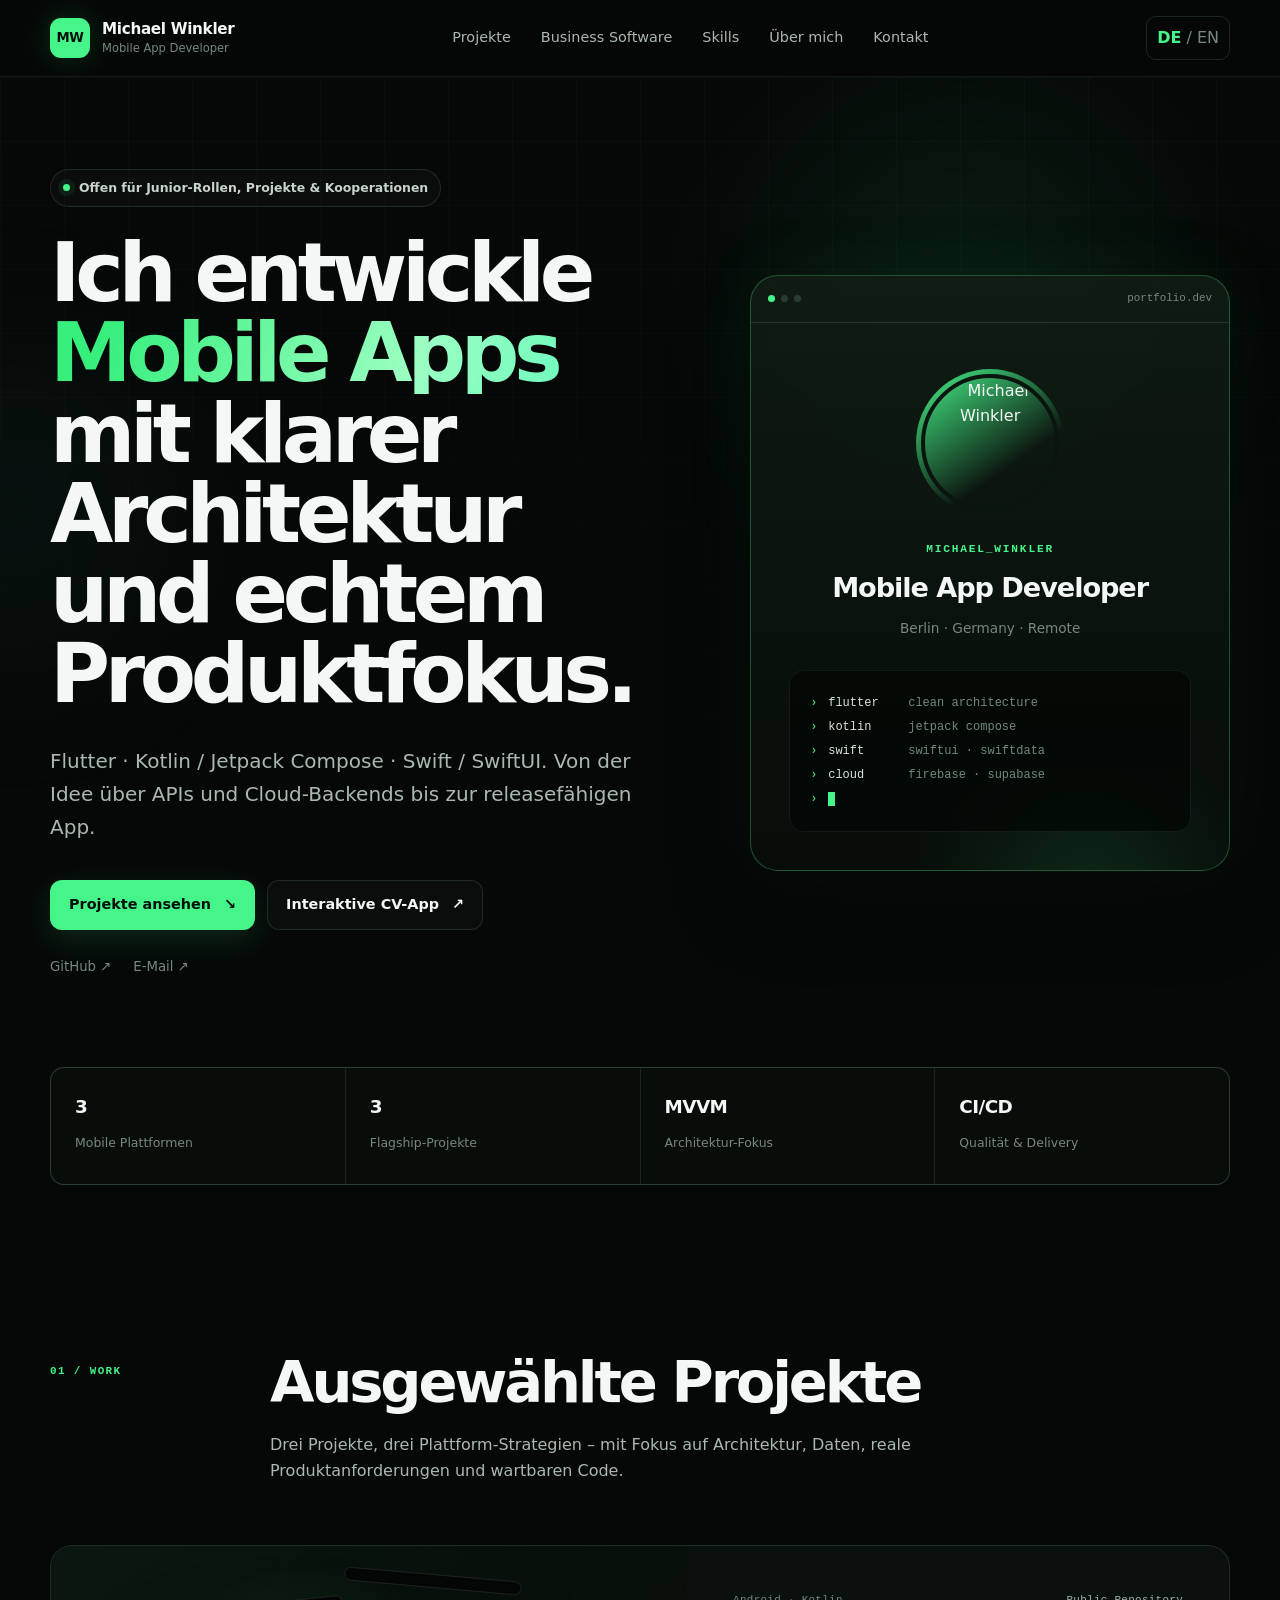
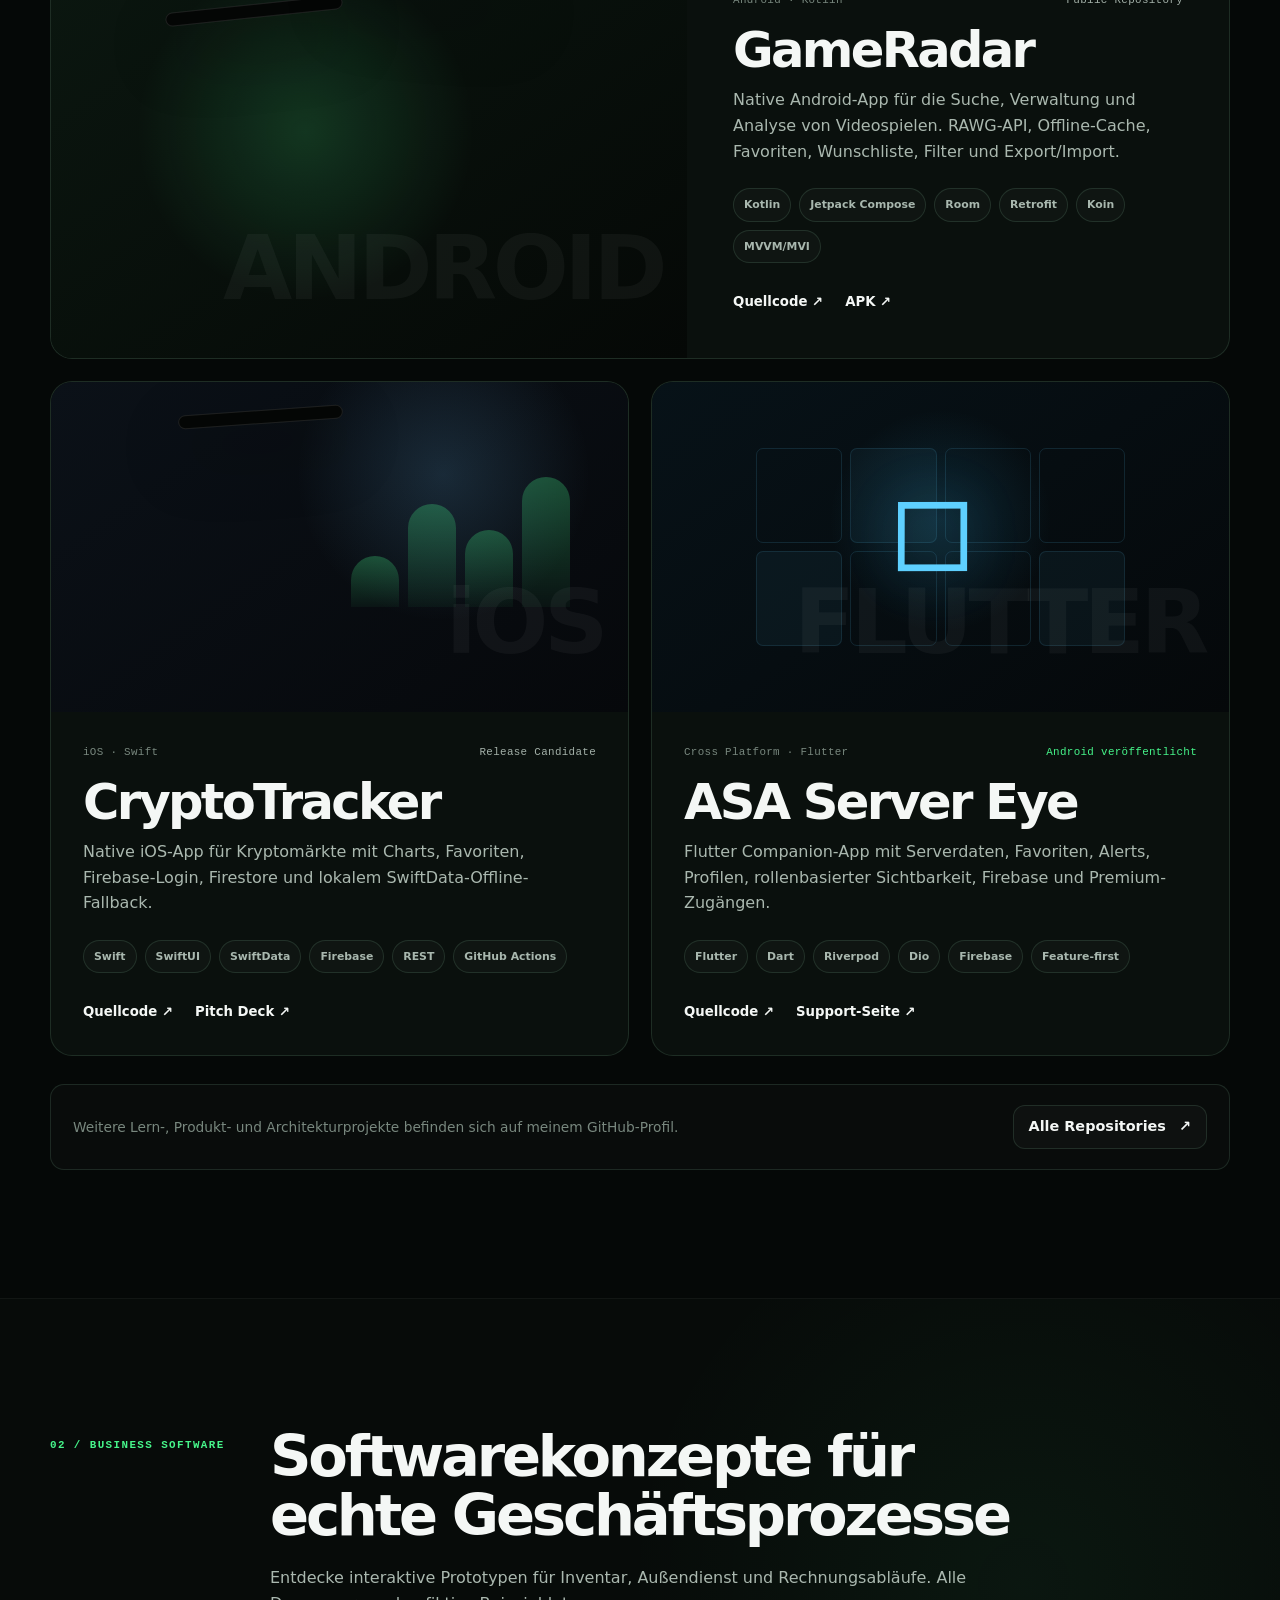
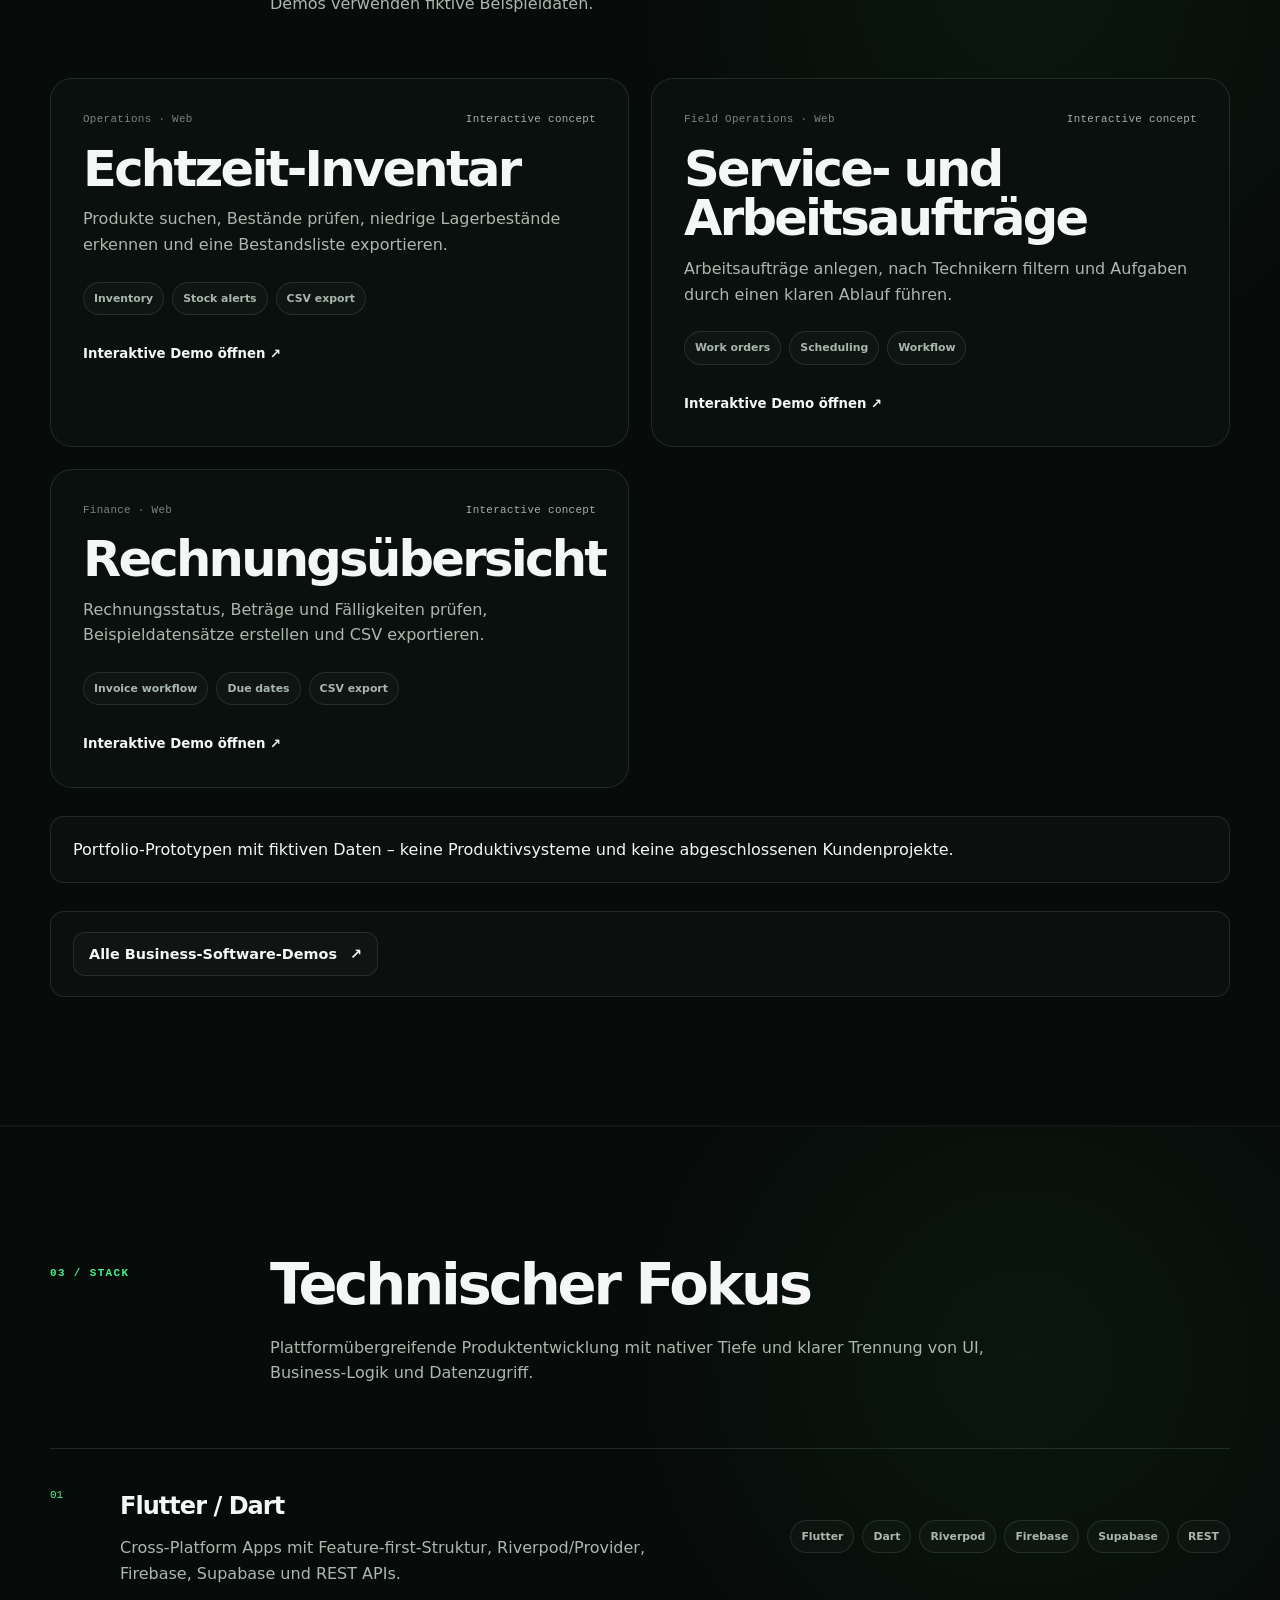
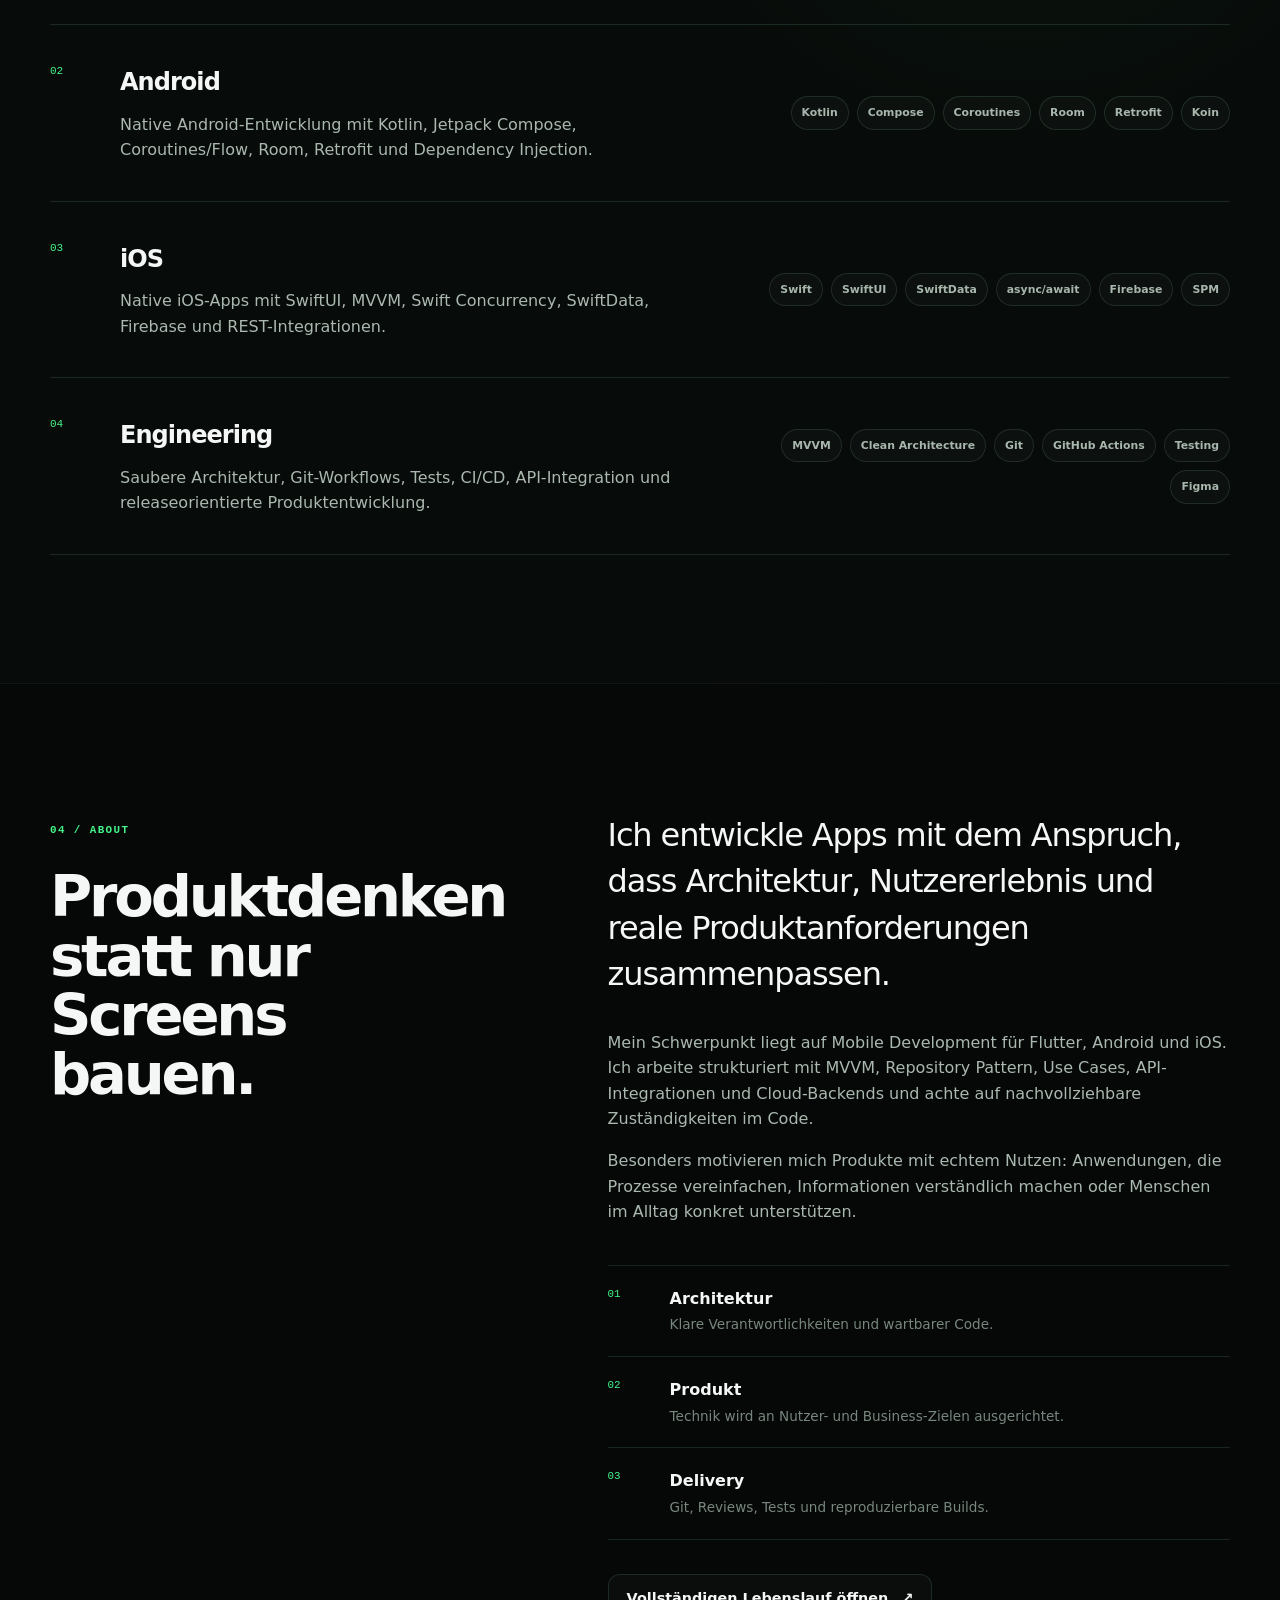
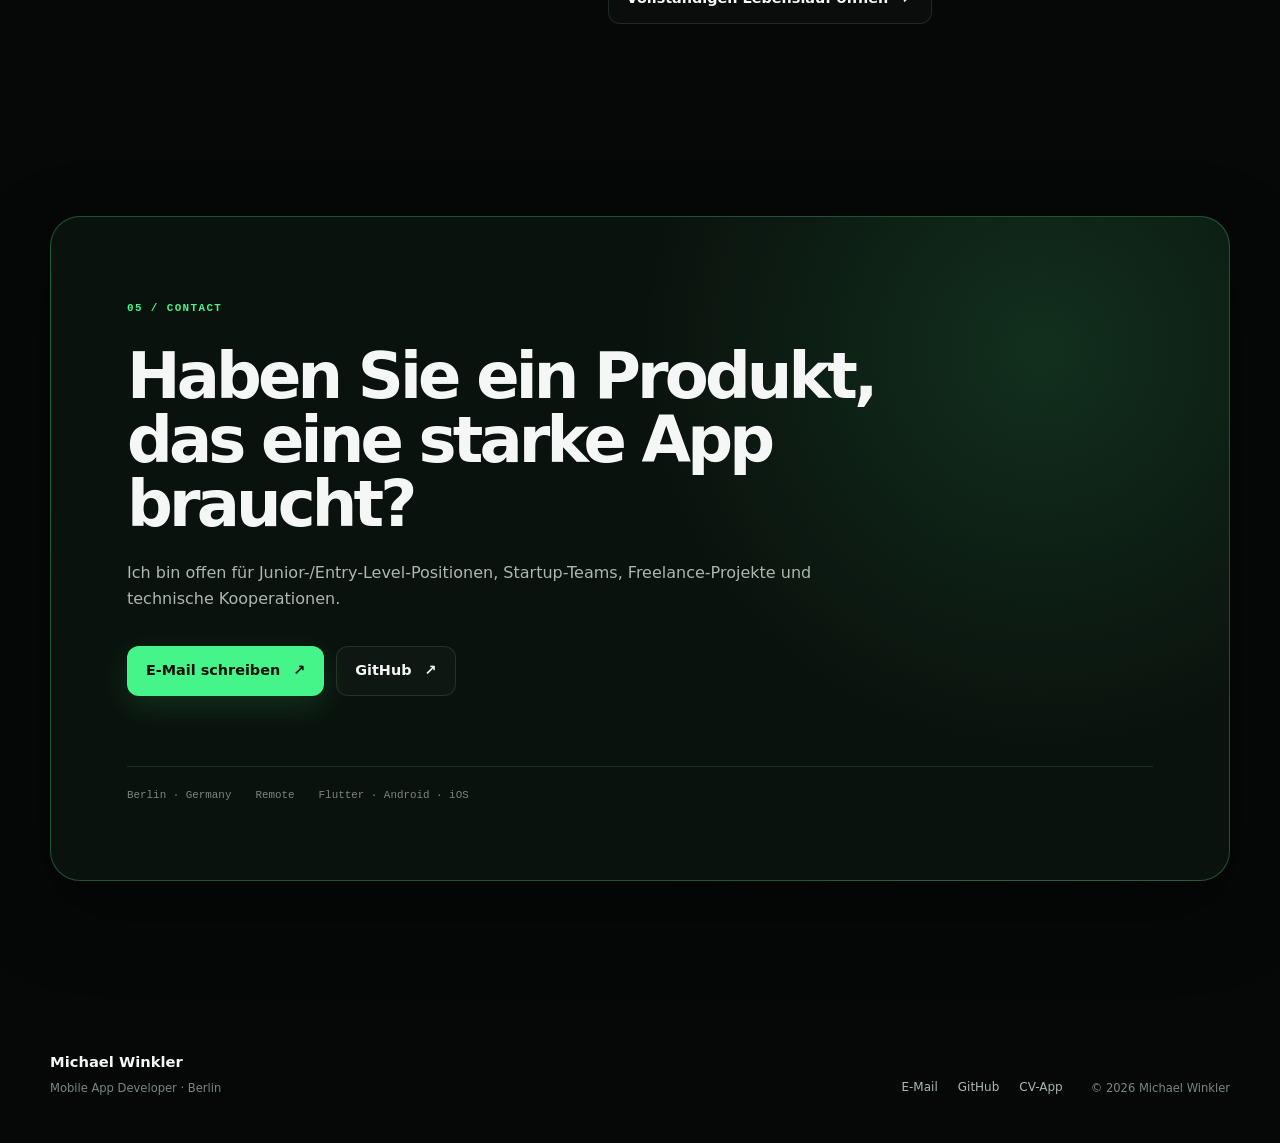
==== index.html @ 0c3958d9 "fix: keep portfolio section numbering consistent" ====
<!doctype html>
<html lang="de">
<head>
  <meta charset="utf-8" />
  <meta name="viewport" content="width=device-width, initial-scale=1" />
  <meta name="theme-color" content="#07110c" />

  <title>Michael Winkler | Mobile App Developer – Flutter, Kotlin & SwiftUI</title>
  <meta
    name="description"
    content="Portfolio von Michael Winkler, Mobile App Developer aus Berlin. Flutter/Dart, Kotlin/Jetpack Compose, Swift/SwiftUI, Firebase, Supabase und moderne App-Architekturen."
  />
  <meta
    name="keywords"
    content="Michael Winkler, Mobile App Developer, Flutter Developer, Android Entwickler, Kotlin, Jetpack Compose, iOS Entwickler, SwiftUI, Berlin, App Entwickler"
  />
  <meta name="author" content="Michael Winkler" />
  <meta name="robots" content="index, follow" />

  <link rel="canonical" href="https://jchillah.github.io/michael-winkler-portfolio/" />
  <link rel="icon" href="assets/favicon.svg" type="image/svg+xml" />
  <link rel="manifest" href="manifest.webmanifest" />
  <link rel="stylesheet" href="styles.css" />

  <meta property="og:type" content="website" />
  <meta property="og:title" content="Michael Winkler | Mobile App Developer" />
  <meta
    property="og:description"
    content="Flutter · Kotlin / Jetpack Compose · Swift / SwiftUI – Mobile Apps mit sauberer Architektur, APIs und Cloud-Backends."
  />
  <meta property="og:url" content="https://jchillah.github.io/michael-winkler-portfolio/" />

  <script type="application/ld+json">
  {
    "@context": "https://schema.org",
    "@type": "Person",
    "name": "Michael Winkler",
    "jobTitle": "Mobile App Developer",
    "url": "https://jchillah.github.io/michael-winkler-portfolio/",
    "sameAs": [
      "https://github.com/jchillah",
      "https://my-personal-cv-app-65750.web.app/"
    ],
    "knowsAbout": [
      "Flutter",
      "Dart",
      "Kotlin",
      "Jetpack Compose",
      "Swift",
      "SwiftUI",
      "Firebase",
      "Supabase",
      "MVVM",
      "Clean Architecture"
    ]
  }
  </script>

  <script src="script.js" defer></script>
</head>

<body>
  <a class="skip-link" href="#main">Zum Inhalt springen</a>

  <header class="site-header" id="top">
    <div class="container nav-wrap">
      <a class="brand" href="#top" aria-label="Startseite">
        <span class="brand-mark" aria-hidden="true">MW</span>
        <span class="brand-copy">
          <strong>Michael Winkler</strong>
          <span data-i18n="brandRole">Mobile App Developer</span>
        </span>
      </a>

      <nav class="desktop-nav" aria-label="Hauptnavigation">
        <a href="#projects" data-i18n="navProjects">Projekte</a>
        <a href="business-solutions.html" data-i18n="navSolutions">Business Software</a>
        <a href="#skills" data-i18n="navSkills">Skills</a>
        <a href="#about" data-i18n="navAbout">Über mich</a>
        <a href="#contact" data-i18n="navContact">Kontakt</a>
      </nav>

      <div class="nav-actions">
        <button class="language-toggle" id="languageToggle" type="button" aria-label="Sprache wechseln">
          <span class="lang-option active" data-lang-label="de">DE</span>
          <span aria-hidden="true">/</span>
          <span class="lang-option" data-lang-label="en">EN</span>
        </button>

        <button
          class="menu-button"
          id="menuButton"
          type="button"
          aria-expanded="false"
          aria-controls="mobileNav"
          aria-label="Menü öffnen"
        >
          <span></span><span></span><span></span>
        </button>
      </div>
    </div>

    <nav class="mobile-nav" id="mobileNav" aria-label="Mobile Navigation" hidden>
      <a href="#projects" data-i18n="navProjects">Projekte</a>
      <a href="business-solutions.html" data-i18n="navSolutions">Business Software</a>
      <a href="#skills" data-i18n="navSkills">Skills</a>
      <a href="#about" data-i18n="navAbout">Über mich</a>
      <a href="#contact" data-i18n="navContact">Kontakt</a>
    </nav>
  </header>

  <main id="main">
    <section class="hero">
      <div class="hero-glow hero-glow-one"></div>
      <div class="hero-glow hero-glow-two"></div>

      <div class="container hero-grid">
        <div class="hero-copy reveal">
          <div class="eyebrow">
            <span class="status-dot"></span>
            <span data-i18n="availability">Offen für Junior-Rollen, Projekte & Kooperationen</span>
          </div>

          <h1>
            <span data-i18n="heroPrefix">Ich entwickle</span>
            <span class="gradient-text" data-i18n="heroHighlight">Mobile Apps</span>
            <span data-i18n="heroSuffix">mit klarer Architektur und echtem Produktfokus.</span>
          </h1>

          <p class="hero-intro" data-i18n="heroIntro">
            Flutter · Kotlin / Jetpack Compose · Swift / SwiftUI. Von der Idee über APIs und
            Cloud-Backends bis zur releasefähigen App.
          </p>

          <div class="hero-actions">
            <a class="button primary" href="#projects">
              <span data-i18n="viewProjects">Projekte ansehen</span>
              <span aria-hidden="true">↘</span>
            </a>
            <a
              class="button secondary"
              href="https://my-personal-cv-app-65750.web.app/"
              target="_blank"
              rel="noopener noreferrer"
            >
              <span data-i18n="openCv">Interaktive CV-App</span>
              <span aria-hidden="true">↗</span>
            </a>
          </div>

          <div class="hero-links" aria-label="Externe Profile">
            <a href="https://github.com/jchillah" target="_blank" rel="noopener noreferrer">
              GitHub ↗
            </a>
            <a href="mailto:Michael.Winkler.Developer@gmail.com">
              E-Mail ↗
            </a>
          </div>
        </div>

        <div class="hero-visual reveal" aria-label="Developer Profil">
          <div class="profile-shell">
            <div class="profile-topbar">
              <span></span><span></span><span></span>
              <code>portfolio.dev</code>
            </div>

            <div class="profile-content">
              <div class="avatar-ring">
                <img
                  src="https://avatars.githubusercontent.com/u/8373786?v=4"
                  alt="Michael Winkler"
                  width="156"
                  height="156"
                />
              </div>

              <p class="profile-label">MICHAEL_WINKLER</p>
              <h2 data-i18n="profileTitle">Mobile App Developer</h2>
              <p class="profile-location">Berlin · Germany · Remote</p>

              <div class="terminal-card" aria-label="Tech Stack">
                <div><span class="prompt">›</span> flutter <span>clean architecture</span></div>
                <div><span class="prompt">›</span> kotlin <span>jetpack compose</span></div>
                <div><span class="prompt">›</span> swift <span>swiftui · swiftdata</span></div>
                <div><span class="prompt">›</span> cloud <span>firebase · supabase</span></div>
                <div class="cursor-line"><span class="prompt">›</span><span class="cursor"></span></div>
              </div>
            </div>
          </div>
        </div>
      </div>

      <div class="container stat-grid reveal" aria-label="Portfolio Highlights">
        <article class="stat-card">
          <strong>3</strong>
          <span data-i18n="statPlatforms">Mobile Plattformen</span>
        </article>
        <article class="stat-card">
          <strong>3</strong>
          <span data-i18n="statFlagships">Flagship-Projekte</span>
        </article>
        <article class="stat-card">
          <strong>MVVM</strong>
          <span data-i18n="statArchitecture">Architektur-Fokus</span>
        </article>
        <article class="stat-card">
          <strong>CI/CD</strong>
          <span data-i18n="statQuality">Qualität & Delivery</span>
        </article>
      </div>
    </section>

    <section class="section" id="projects">
      <div class="container">
        <div class="section-heading reveal">
          <span class="section-kicker">01 / WORK</span>
          <div>
            <h2 data-i18n="projectsTitle">Ausgewählte Projekte</h2>
            <p data-i18n="projectsIntro">
              Drei Projekte, drei Plattform-Strategien – mit Fokus auf Architektur, Daten,
              reale Produktanforderungen und wartbaren Code.
            </p>
          </div>
        </div>

        <div class="projects-grid">
          <article class="project-card project-card-featured reveal">
            <div class="project-visual android-visual" aria-hidden="true">
              <div class="phone phone-left">
                <img
                  src="https://raw.githubusercontent.com/jchillah/GameRadar/main/img/screen1.png"
                  alt=""
                  loading="lazy"
                />
              </div>
              <div class="phone phone-right">
                <img
                  src="https://raw.githubusercontent.com/jchillah/GameRadar/main/img/screen3.png"
                  alt=""
                  loading="lazy"
                />
              </div>
              <div class="project-watermark">ANDROID</div>
            </div>

            <div class="project-body">
              <div class="project-meta">
                <span>Android · Kotlin</span>
                <span class="project-status" data-i18n="publicRepo">Public Repository</span>
              </div>
              <h3>GameRadar</h3>
              <p data-i18n="gameRadarDescription">
                Native Android-App für die Suche, Verwaltung und Analyse von Videospielen.
                RAWG-API, Offline-Cache, Favoriten, Wunschliste, Filter und Export/Import.
              </p>

              <div class="chip-row" aria-label="GameRadar Technologien">
                <span>Kotlin</span><span>Jetpack Compose</span><span>Room</span>
                <span>Retrofit</span><span>Koin</span><span>MVVM/MVI</span>
              </div>

              <div class="project-actions">
                <a
                  class="text-link"
                  href="https://github.com/jchillah/GameRadar"
                  target="_blank"
                  rel="noopener noreferrer"
                  data-i18n="sourceCode"
                >Quellcode ↗</a>
                <a
                  class="text-link"
                  href="https://github.com/jchillah/GameRadar/releases/download/GameRadarv1.0.0/game-radar.apk"
                  target="_blank"
                  rel="noopener noreferrer"
                >APK ↗</a>
              </div>
            </div>
          </article>

          <article class="project-card reveal">
            <div class="project-visual ios-visual" aria-hidden="true">
              <div class="phone single-phone">
                <img
                  src="https://raw.githubusercontent.com/jchillah/CryptoTracker/main/img/cryptotracker_1.png"
                  alt=""
                  loading="lazy"
                />
              </div>
              <div class="chart-lines">
                <span></span><span></span><span></span><span></span>
              </div>
              <div class="project-watermark">iOS</div>
            </div>

            <div class="project-body">
              <div class="project-meta">
                <span>iOS · Swift</span>
                <span class="project-status" data-i18n="releaseCandidate">Release Candidate</span>
              </div>
              <h3>CryptoTracker</h3>
              <p data-i18n="cryptoDescription">
                Native iOS-App für Kryptomärkte mit Charts, Favoriten, Firebase-Login,
                Firestore und lokalem SwiftData-Offline-Fallback.
              </p>

              <div class="chip-row">
                <span>Swift</span><span>SwiftUI</span><span>SwiftData</span>
                <span>Firebase</span><span>REST</span><span>GitHub Actions</span>
              </div>

              <div class="project-actions">
                <a
                  class="text-link"
                  href="https://github.com/jchillah/CryptoTracker"
                  target="_blank"
                  rel="noopener noreferrer"
                  data-i18n="sourceCode"
                >Quellcode ↗</a>
                <a
                  class="text-link"
                  href="https://jchillah.github.io/cryptotracker-pitchdeck/"
                  target="_blank"
                  rel="noopener noreferrer"
                  data-i18n="pitchDeck"
                >Pitch Deck ↗</a>
              </div>
            </div>
          </article>

          <article class="project-card reveal">
            <div class="project-visual flutter-visual" aria-hidden="true">
              <div class="flutter-symbol">◇</div>
              <div class="server-grid">
                <span></span><span></span><span></span><span></span>
                <span></span><span></span><span></span><span></span>
              </div>
              <div class="project-watermark">FLUTTER</div>
            </div>

            <div class="project-body">
              <div class="project-meta">
                <span>Cross Platform · Flutter</span>
                <span class="project-status live" data-i18n="published">Android veröffentlicht</span>
              </div>
              <h3>ASA Server Eye</h3>
              <p data-i18n="asaDescription">
                Flutter Companion-App mit Serverdaten, Favoriten, Alerts, Profilen,
                rollenbasierter Sichtbarkeit, Firebase und Premium-Zugängen.
              </p>

              <div class="chip-row">
                <span>Flutter</span><span>Dart</span><span>Riverpod</span>
                <span>Dio</span><span>Firebase</span><span>Feature-first</span>
              </div>

              <div class="project-actions">
                <a
                  class="text-link"
                  href="https://github.com/jchillah/asa-server-eye"
                  target="_blank"
                  rel="noopener noreferrer"
                  data-i18n="sourceCode"
                >Quellcode ↗</a>
                <a
                  class="text-link"
                  href="https://jchillah.github.io/asa-server-eye-privacy-policy/"
                  target="_blank"
                  rel="noopener noreferrer"
                  data-i18n="privacyPage"
                >Support-Seite ↗</a>
              </div>
            </div>
          </article>
        </div>

        <div class="more-work reveal">
          <p data-i18n="moreWork">
            Weitere Lern-, Produkt- und Architekturprojekte befinden sich auf meinem GitHub-Profil.
          </p>
          <a class="button secondary compact" href="https://github.com/jchillah?tab=repositories" target="_blank" rel="noopener noreferrer">
            <span data-i18n="allRepositories">Alle Repositories</span>
            <span aria-hidden="true">↗</span>
          </a>
        </div>
      </div>
    </section>

        <section class="section section-muted" id="solutions">
      <div class="container">
        <div class="section-heading reveal">
          <span class="section-kicker">02 / BUSINESS SOFTWARE</span>
          <div>
            <h2 data-i18n="solutionsTitle">Software concepts for real business workflows</h2>
            <p data-i18n="solutionsIntro">Explore interactive prototypes for inventory, field service and invoice workflows. Each demo uses fictional sample data.</p>
          </div>
        </div>
        <div class="projects-grid">
          <article class="project-card reveal"><div class="project-body">
            <div class="project-meta"><span>Operations · Web</span><span class="project-status">Interactive concept</span></div>
            <h3 data-i18n="inventoryDemoTitle">Real-time Inventory</h3>
            <p data-i18n="inventoryDemoDescription">Search products, monitor stock levels, flag low inventory and export a sample stock list.</p>
            <div class="chip-row"><span>Inventory</span><span>Stock alerts</span><span>CSV export</span></div>
            <div class="project-actions"><a class="text-link" href="demos/inventory/index.html" data-i18n="openDemo">Open interactive demo ↗</a></div>
          </div></article>
          <article class="project-card reveal"><div class="project-body">
            <div class="project-meta"><span>Field Operations · Web</span><span class="project-status">Interactive concept</span></div>
            <h3 data-i18n="serviceDemoTitle">Field Service Desk</h3>
            <p data-i18n="serviceDemoDescription">Create work orders, filter by technician and move jobs through a simple service workflow.</p>
            <div class="chip-row"><span>Work orders</span><span>Scheduling</span><span>Workflow</span></div>
            <div class="project-actions"><a class="text-link" href="demos/field-service/index.html" data-i18n="openDemo">Open interactive demo ↗</a></div>
          </div></article>
          <article class="project-card reveal"><div class="project-body">
            <div class="project-meta"><span>Finance · Web</span><span class="project-status">Interactive concept</span></div>
            <h3 data-i18n="invoiceDemoTitle">Invoice Workspace</h3>
            <p data-i18n="invoiceDemoDescription">Review invoice status, track amounts and due dates, create sample records and export CSV.</p>
            <div class="chip-row"><span>Invoice workflow</span><span>Due dates</span><span>CSV export</span></div>
            <div class="project-actions"><a class="text-link" href="demos/invoice/index.html" data-i18n="openDemo">Open interactive demo ↗</a></div>
          </div></article>
        </div>
        <p class="more-work" data-i18n="demoDisclaimer">These are portfolio prototypes with fictional data, not production systems or completed client deployments.</p>
        <div class="more-work"><a class="button secondary compact" href="business-solutions.html"><span data-i18n="allBusinessDemos">All business software demos</span><span aria-hidden="true">↗</span></a></div>
      </div>
    </section>

    <section class="section section-muted" id="skills">
      <div class="container">
        <div class="section-heading reveal">
          <span class="section-kicker">03 / STACK</span>
          <div>
            <h2 data-i18n="skillsTitle">Technischer Fokus</h2>
            <p data-i18n="skillsIntro">
              Plattformübergreifende Produktentwicklung mit nativer Tiefe und klarer
              Trennung von UI, Business-Logik und Datenzugriff.
            </p>
          </div>
        </div>

        <div class="skills-layout">
          <article class="skill-panel reveal">
            <div class="skill-heading">
              <span class="skill-index">01</span>
              <div>
                <h3>Flutter / Dart</h3>
                <p data-i18n="flutterSkill">
                  Cross-Platform Apps mit Feature-first-Struktur, Riverpod/Provider,
                  Firebase, Supabase und REST APIs.
                </p>
              </div>
            </div>
            <div class="skill-tags">
              <span>Flutter</span><span>Dart</span><span>Riverpod</span>
              <span>Firebase</span><span>Supabase</span><span>REST</span>
            </div>
          </article>

          <article class="skill-panel reveal">
            <div class="skill-heading">
              <span class="skill-index">02</span>
              <div>
                <h3>Android</h3>
                <p data-i18n="androidSkill">
                  Native Android-Entwicklung mit Kotlin, Jetpack Compose,
                  Coroutines/Flow, Room, Retrofit und Dependency Injection.
                </p>
              </div>
            </div>
            <div class="skill-tags">
              <span>Kotlin</span><span>Compose</span><span>Coroutines</span>
              <span>Room</span><span>Retrofit</span><span>Koin</span>
            </div>
          </article>

          <article class="skill-panel reveal">
            <div class="skill-heading">
              <span class="skill-index">03</span>
              <div>
                <h3>iOS</h3>
                <p data-i18n="iosSkill">
                  Native iOS-Apps mit SwiftUI, MVVM, Swift Concurrency,
                  SwiftData, Firebase und REST-Integrationen.
                </p>
              </div>
            </div>
            <div class="skill-tags">
              <span>Swift</span><span>SwiftUI</span><span>SwiftData</span>
              <span>async/await</span><span>Firebase</span><span>SPM</span>
            </div>
          </article>

          <article class="skill-panel reveal">
            <div class="skill-heading">
              <span class="skill-index">04</span>
              <div>
                <h3 data-i18n="engineeringTitle">Engineering</h3>
                <p data-i18n="engineeringSkill">
                  Saubere Architektur, Git-Workflows, Tests, CI/CD,
                  API-Integration und releaseorientierte Produktentwicklung.
                </p>
              </div>
            </div>
            <div class="skill-tags">
              <span>MVVM</span><span>Clean Architecture</span><span>Git</span>
              <span>GitHub Actions</span><span>Testing</span><span>Figma</span>
            </div>
          </article>
        </div>
      </div>
    </section>

    <section class="section" id="about">
      <div class="container about-grid">
        <div class="section-heading about-heading reveal">
          <span class="section-kicker">04 / ABOUT</span>
          <div>
            <h2 data-i18n="aboutTitle">Produktdenken statt nur Screens bauen.</h2>
          </div>
        </div>

        <div class="about-copy reveal">
          <p class="lead" data-i18n="aboutLead">
            Ich entwickle Apps mit dem Anspruch, dass Architektur, Nutzererlebnis und
            reale Produktanforderungen zusammenpassen.
          </p>
          <p data-i18n="aboutText1">
            Mein Schwerpunkt liegt auf Mobile Development für Flutter, Android und iOS.
            Ich arbeite strukturiert mit MVVM, Repository Pattern, Use Cases,
            API-Integrationen und Cloud-Backends und achte auf nachvollziehbare
            Zuständigkeiten im Code.
          </p>
          <p data-i18n="aboutText2">
            Besonders motivieren mich Produkte mit echtem Nutzen: Anwendungen, die
            Prozesse vereinfachen, Informationen verständlich machen oder Menschen
            im Alltag konkret unterstützen.
          </p>

          <div class="principles">
            <article>
              <span>01</span>
              <div>
                <h3 data-i18n="principleArchitecture">Architektur</h3>
                <p data-i18n="principleArchitectureText">Klare Verantwortlichkeiten und wartbarer Code.</p>
              </div>
            </article>
            <article>
              <span>02</span>
              <div>
                <h3 data-i18n="principleProduct">Produkt</h3>
                <p data-i18n="principleProductText">Technik wird an Nutzer- und Business-Zielen ausgerichtet.</p>
              </div>
            </article>
            <article>
              <span>03</span>
              <div>
                <h3 data-i18n="principleDelivery">Delivery</h3>
                <p data-i18n="principleDeliveryText">Git, Reviews, Tests und reproduzierbare Builds.</p>
              </div>
            </article>
          </div>

          <a
            class="button secondary"
            href="https://my-personal-cv-app-65750.web.app/"
            target="_blank"
            rel="noopener noreferrer"
          >
            <span data-i18n="fullCv">Vollständigen Lebenslauf öffnen</span>
            <span aria-hidden="true">↗</span>
          </a>
        </div>
      </div>
    </section>

    <section class="section contact-section" id="contact">
      <div class="container contact-card reveal">
        <div>
          <span class="section-kicker">05 / CONTACT</span>
          <h2 data-i18n="contactTitle">Haben Sie ein Produkt, das eine starke App braucht?</h2>
          <p data-i18n="contactText">
            Ich bin offen für Junior-/Entry-Level-Positionen, Startup-Teams,
            Freelance-Projekte und technische Kooperationen.
          </p>
        </div>

        <div class="contact-actions">
          <a class="button primary" href="mailto:Michael.Winkler.Developer@gmail.com">
            <span data-i18n="writeEmail">E-Mail schreiben</span>
            <span aria-hidden="true">↗</span>
          </a>
          <a
            class="button secondary"
            href="https://github.com/jchillah"
            target="_blank"
            rel="noopener noreferrer"
          >
            GitHub
            <span aria-hidden="true">↗</span>
          </a>
        </div>

        <div class="contact-footer">
          <span>Berlin · Germany</span>
          <span>Remote</span>
          <span>Flutter · Android · iOS</span>
        </div>
      </div>
    </section>
  </main>

  <footer class="site-footer">
    <div class="container footer-inner">
      <div>
        <strong>Michael Winkler</strong>
        <p data-i18n="footerRole">Mobile App Developer · Berlin</p>
      </div>
      <div class="footer-links">
        <a href="mailto:Michael.Winkler.Developer@gmail.com">E-Mail</a>
        <a href="https://github.com/jchillah" target="_blank" rel="noopener noreferrer">GitHub</a>
        <a href="https://my-personal-cv-app-65750.web.app/" target="_blank" rel="noopener noreferrer">CV-App</a>
      </div>
      <p class="copyright">© <span id="year"></span> Michael Winkler</p>
    </div>
  </footer>
</body>
</html>
---- styles.css ----
:root {
  --bg: #050807;
  --bg-soft: #08110c;
  --surface: rgba(14, 25, 18, 0.76);
  --surface-strong: #0d1711;
  --surface-muted: #0a100d;
  --border: rgba(173, 255, 202, 0.12);
  --border-strong: rgba(85, 255, 148, 0.28);
  --text: #f4f7f5;
  --text-soft: #aab8af;
  --text-muted: #78877e;
  --accent: #46f58a;
  --accent-bright: #72ffac;
  --accent-soft: rgba(70, 245, 138, 0.12);
  --shadow: 0 30px 80px rgba(0, 0, 0, 0.34);
  --max-width: 1180px;
  --header-height: 76px;
  --radius: 22px;
  --radius-small: 14px;
  --transition: 180ms ease;
}

*,
*::before,
*::after {
  box-sizing: border-box;
}

html {
  scroll-behavior: smooth;
  scroll-padding-top: calc(var(--header-height) + 24px);
}

body {
  margin: 0;
  min-width: 320px;
  color: var(--text);
  background:
    radial-gradient(circle at 70% -20%, rgba(70, 245, 138, 0.11), transparent 32rem),
    var(--bg);
  font-family:
    Inter, ui-sans-serif, system-ui, -apple-system, BlinkMacSystemFont, "Segoe UI",
    sans-serif;
  line-height: 1.6;
  -webkit-font-smoothing: antialiased;
  text-rendering: optimizeLegibility;
}

body.menu-open {
  overflow: hidden;
}

a {
  color: inherit;
  text-decoration: none;
}

img {
  display: block;
  max-width: 100%;
}

button,
a {
  -webkit-tap-highlight-color: transparent;
}

button {
  font: inherit;
}

::selection {
  color: #021108;
  background: var(--accent);
}

.skip-link {
  position: fixed;
  top: 10px;
  left: 10px;
  z-index: 999;
  padding: 10px 14px;
  color: #031109;
  background: var(--accent);
  border-radius: 10px;
  transform: translateY(-160%);
}

.skip-link:focus {
  transform: translateY(0);
}

.container {
  width: min(calc(100% - 40px), var(--max-width));
  margin-inline: auto;
}

.site-header {
  position: sticky;
  top: 0;
  z-index: 100;
  min-height: var(--header-height);
  background: rgba(5, 8, 7, 0.8);
  border-bottom: 1px solid rgba(255, 255, 255, 0.06);
  backdrop-filter: blur(18px);
  -webkit-backdrop-filter: blur(18px);
}

.nav-wrap {
  display: flex;
  align-items: center;
  justify-content: space-between;
  min-height: var(--header-height);
  gap: 24px;
}

.brand {
  display: inline-flex;
  align-items: center;
  gap: 12px;
  min-width: 0;
}

.brand-mark {
  display: grid;
  flex: 0 0 40px;
  place-items: center;
  width: 40px;
  height: 40px;
  color: #07110c;
  background: var(--accent);
  border-radius: 11px;
  font-size: 0.83rem;
  font-weight: 900;
  letter-spacing: -0.04em;
  box-shadow: 0 0 30px rgba(70, 245, 138, 0.18);
}

.brand-copy {
  display: flex;
  flex-direction: column;
  line-height: 1.15;
}

.brand-copy strong {
  font-size: 0.95rem;
  letter-spacing: -0.02em;
}

.brand-copy span {
  margin-top: 4px;
  color: var(--text-muted);
  font-size: 0.72rem;
}

.desktop-nav {
  display: flex;
  align-items: center;
  gap: 30px;
  color: var(--text-soft);
  font-size: 0.9rem;
}

.desktop-nav a,
.footer-links a,
.hero-links a {
  transition: color var(--transition);
}

.desktop-nav a:hover,
.desktop-nav a:focus-visible,
.footer-links a:hover,
.footer-links a:focus-visible,
.hero-links a:hover,
.hero-links a:focus-visible {
  color: var(--accent-bright);
}

.nav-actions {
  display: flex;
  align-items: center;
  gap: 10px;
}

.language-toggle {
  display: inline-flex;
  align-items: center;
  gap: 5px;
  padding: 8px 10px;
  color: var(--text-muted);
  background: transparent;
  border: 1px solid var(--border);
  border-radius: 10px;
  cursor: pointer;
}

.lang-option {
  transition: color var(--transition);
}

.lang-option.active {
  color: var(--accent);
  font-weight: 800;
}

.menu-button {
  display: none;
  width: 42px;
  height: 42px;
  padding: 10px;
  background: transparent;
  border: 1px solid var(--border);
  border-radius: 10px;
  cursor: pointer;
}

.menu-button span {
  display: block;
  width: 100%;
  height: 1px;
  margin: 5px 0;
  background: var(--text);
  transition: transform var(--transition), opacity var(--transition);
}

.mobile-nav {
  position: fixed;
  inset: var(--header-height) 0 0;
  z-index: 90;
  padding: 34px 20px;
  background: rgba(5, 8, 7, 0.97);
}

.mobile-nav[hidden] {
  display: none;
}

.mobile-nav a {
  display: block;
  padding: 18px 0;
  border-bottom: 1px solid var(--border);
  font-size: 1.5rem;
  font-weight: 750;
  letter-spacing: -0.04em;
}

.hero {
  position: relative;
  overflow: hidden;
  padding: 92px 0 40px;
}

.hero::before {
  position: absolute;
  inset: 0;
  pointer-events: none;
  content: "";
  background-image:
    linear-gradient(rgba(255, 255, 255, 0.025) 1px, transparent 1px),
    linear-gradient(90deg, rgba(255, 255, 255, 0.025) 1px, transparent 1px);
  background-size: 64px 64px;
  mask-image: linear-gradient(to bottom, black, transparent 75%);
}

.hero-glow {
  position: absolute;
  pointer-events: none;
  border-radius: 50%;
  filter: blur(90px);
}

.hero-glow-one {
  top: 30px;
  right: 10%;
  width: 380px;
  height: 380px;
  background: rgba(70, 245, 138, 0.08);
}

.hero-glow-two {
  top: 280px;
  left: -140px;
  width: 300px;
  height: 300px;
  background: rgba(61, 214, 170, 0.05);
}

.hero-grid {
  position: relative;
  display: grid;
  grid-template-columns: minmax(0, 1.12fr) minmax(360px, 0.88fr);
  align-items: center;
  gap: clamp(50px, 7vw, 100px);
}

.eyebrow {
  display: inline-flex;
  align-items: center;
  gap: 9px;
  margin-bottom: 26px;
  padding: 8px 12px;
  color: #c7d3cb;
  background: rgba(255, 255, 255, 0.025);
  border: 1px solid var(--border);
  border-radius: 999px;
  font-size: 0.78rem;
  font-weight: 650;
}

.status-dot {
  position: relative;
  width: 7px;
  height: 7px;
  background: var(--accent);
  border-radius: 50%;
  box-shadow: 0 0 0 5px rgba(70, 245, 138, 0.08);
}

.hero h1 {
  max-width: 780px;
  margin: 0;
  font-size: clamp(3.35rem, 6.4vw, 6.7rem);
  font-weight: 850;
  line-height: 0.98;
  letter-spacing: -0.065em;
}

.gradient-text {
  display: block;
  color: var(--accent);
  background: linear-gradient(110deg, #37ef7d 10%, #9cffc2 60%, #54f7bb 100%);
  -webkit-background-clip: text;
  background-clip: text;
  -webkit-text-fill-color: transparent;
}

.hero-intro {
  max-width: 720px;
  margin: 30px 0 0;
  color: var(--text-soft);
  font-size: clamp(1.05rem, 2vw, 1.25rem);
  line-height: 1.65;
}

.hero-actions {
  display: flex;
  flex-wrap: wrap;
  gap: 12px;
  margin-top: 36px;
}

.button {
  display: inline-flex;
  align-items: center;
  justify-content: center;
  gap: 13px;
  min-height: 50px;
  padding: 0 18px;
  border: 1px solid transparent;
  border-radius: 12px;
  font-size: 0.9rem;
  font-weight: 750;
  transition:
    transform var(--transition),
    border-color var(--transition),
    background-color var(--transition),
    color var(--transition);
}

.button:hover,
.button:focus-visible {
  transform: translateY(-2px);
}

.button.primary {
  color: #031008;
  background: var(--accent);
  box-shadow: 0 10px 32px rgba(70, 245, 138, 0.14);
}

.button.primary:hover,
.button.primary:focus-visible {
  background: var(--accent-bright);
}

.button.secondary {
  color: var(--text);
  background: rgba(255, 255, 255, 0.025);
  border-color: var(--border);
}

.button.secondary:hover,
.button.secondary:focus-visible {
  border-color: var(--border-strong);
  background: rgba(70, 245, 138, 0.05);
}

.button.compact {
  min-height: 44px;
  padding-inline: 15px;
}

.hero-links {
  display: flex;
  flex-wrap: wrap;
  gap: 22px;
  margin-top: 26px;
  color: var(--text-muted);
  font-size: 0.83rem;
}

.profile-shell {
  position: relative;
  overflow: hidden;
  background: linear-gradient(180deg, rgba(16, 28, 20, 0.93), rgba(7, 13, 9, 0.96));
  border: 1px solid var(--border-strong);
  border-radius: 28px;
  box-shadow: var(--shadow), 0 0 80px rgba(70, 245, 138, 0.06);
}

.profile-shell::after {
  position: absolute;
  inset: auto -20% -30% 20%;
  height: 280px;
  pointer-events: none;
  content: "";
  background: radial-gradient(circle, rgba(70, 245, 138, 0.12), transparent 65%);
}

.profile-topbar {
  display: flex;
  align-items: center;
  gap: 6px;
  padding: 14px 17px;
  color: var(--text-muted);
  border-bottom: 1px solid var(--border);
}

.profile-topbar span {
  width: 7px;
  height: 7px;
  background: #2a3b30;
  border-radius: 50%;
}

.profile-topbar span:first-child {
  background: var(--accent);
}

.profile-topbar code {
  margin-left: auto;
  font-family: "SFMono-Regular", Consolas, monospace;
  font-size: 0.68rem;
}

.profile-content {
  position: relative;
  z-index: 1;
  padding: 46px 38px 38px;
  text-align: center;
}

.avatar-ring {
  width: 148px;
  height: 148px;
  margin: 0 auto 24px;
  padding: 5px;
  background: linear-gradient(145deg, var(--accent), transparent 65%);
  border-radius: 50%;
}

.avatar-ring img {
  width: 100%;
  height: 100%;
  object-fit: cover;
  border: 4px solid #0b1510;
  border-radius: 50%;
}

.profile-label {
  margin: 0 0 8px;
  color: var(--accent);
  font-family: "SFMono-Regular", Consolas, monospace;
  font-size: 0.7rem;
  font-weight: 800;
  letter-spacing: 0.16em;
}

.profile-content h2 {
  margin: 0;
  font-size: 1.7rem;
  letter-spacing: -0.04em;
}

.profile-location {
  margin: 8px 0 0;
  color: var(--text-muted);
  font-size: 0.85rem;
}

.terminal-card {
  margin-top: 30px;
  padding: 20px;
  color: #d6e3da;
  background: rgba(2, 7, 4, 0.76);
  border: 1px solid rgba(255, 255, 255, 0.065);
  border-radius: 15px;
  font-family: "SFMono-Regular", Consolas, monospace;
  font-size: 0.75rem;
  line-height: 2;
  text-align: left;
}

.terminal-card div {
  display: grid;
  grid-template-columns: 16px 78px 1fr;
  gap: 2px;
}

.terminal-card .prompt {
  color: var(--accent);
}

.terminal-card div > span:last-child {
  color: #71897a;
}

.cursor-line {
  min-height: 20px;
}

.cursor {
  align-self: center;
  display: inline-block;
  width: 7px;
  height: 14px;
  background: var(--accent);
  animation: blink 1.1s steps(2, start) infinite;
}

@keyframes blink {
  50% { opacity: 0; }
}

.stat-grid {
  position: relative;
  display: grid;
  grid-template-columns: repeat(4, 1fr);
  gap: 1px;
  margin-top: 90px;
  overflow: hidden;
  background: var(--border);
  border: 1px solid var(--border);
  border-radius: var(--radius-small);
}

.stat-card {
  min-height: 116px;
  padding: 24px;
  background: #080d0a;
}

.stat-card strong {
  display: block;
  margin-bottom: 8px;
  color: var(--text);
  font-size: 1.15rem;
  letter-spacing: -0.03em;
}

.stat-card span {
  color: var(--text-muted);
  font-size: 0.78rem;
}

.section {
  padding: 128px 0;
}

.section-muted {
  background:
    radial-gradient(circle at 80% 20%, rgba(70, 245, 138, 0.05), transparent 25rem),
    #070b09;
  border-block: 1px solid rgba(255, 255, 255, 0.045);
}

.section-heading {
  display: grid;
  grid-template-columns: 180px minmax(0, 760px);
  gap: 40px;
  align-items: start;
  margin-bottom: 62px;
}

.section-kicker {
  padding-top: 10px;
  color: var(--accent);
  font-family: "SFMono-Regular", Consolas, monospace;
  font-size: 0.68rem;
  font-weight: 800;
  letter-spacing: 0.13em;
}

.section-heading h2 {
  margin: 0;
  max-width: 760px;
  font-size: clamp(2.3rem, 4.5vw, 4.5rem);
  line-height: 1.03;
  letter-spacing: -0.055em;
}

.section-heading p {
  max-width: 720px;
  margin: 20px 0 0;
  color: var(--text-soft);
  font-size: 1rem;
}

.projects-grid {
  display: grid;
  grid-template-columns: 1fr 1fr;
  gap: 22px;
}

.project-card {
  overflow: hidden;
  background: var(--surface-muted);
  border: 1px solid var(--border);
  border-radius: var(--radius);
  transition:
    transform 220ms ease,
    border-color 220ms ease,
    box-shadow 220ms ease;
}

.project-card:hover {
  transform: translateY(-5px);
  border-color: rgba(70, 245, 138, 0.24);
  box-shadow: 0 30px 60px rgba(0, 0, 0, 0.22);
}

.project-card-featured {
  grid-column: 1 / -1;
  display: grid;
  grid-template-columns: 1.08fr 0.92fr;
}

.project-visual {
  position: relative;
  min-height: 410px;
  overflow: hidden;
  isolation: isolate;
}

.project-card:not(.project-card-featured) .project-visual {
  min-height: 330px;
}

.android-visual {
  background:
    radial-gradient(circle at 40% 45%, rgba(70, 245, 138, 0.16), transparent 38%),
    linear-gradient(145deg, #0b1710, #050806);
}

.ios-visual {
  background:
    radial-gradient(circle at 68% 28%, rgba(112, 196, 255, 0.16), transparent 32%),
    linear-gradient(145deg, #0b1118, #06080b);
}

.flutter-visual {
  display: grid;
  place-items: center;
  background:
    radial-gradient(circle at 50% 42%, rgba(56, 189, 248, 0.15), transparent 32%),
    linear-gradient(145deg, #071218, #05080a);
}

.phone {
  position: absolute;
  z-index: 2;
  width: 178px;
  padding: 6px;
  overflow: hidden;
  background: #040605;
  border: 1px solid rgba(255, 255, 255, 0.1);
  border-radius: 28px;
  box-shadow: 0 25px 65px rgba(0, 0, 0, 0.45);
}

.phone img {
  width: 100%;
  height: auto;
  border-radius: 22px;
}

.phone-left {
  top: 58px;
  left: 18%;
  transform: rotate(-6deg);
}

.phone-right {
  top: 28px;
  left: 46%;
  transform: rotate(5deg);
}

.single-phone {
  top: 28px;
  left: 22%;
  width: 165px;
  transform: rotate(-4deg);
}

.chart-lines {
  position: absolute;
  top: 25%;
  right: 10%;
  display: flex;
  align-items: end;
  gap: 9px;
  width: 38%;
  height: 43%;
  opacity: 0.42;
}

.chart-lines span {
  flex: 1;
  background: linear-gradient(to top, rgba(70, 245, 138, 0.1), rgba(70, 245, 138, 0.65));
  border-radius: 999px 999px 3px 3px;
}

.chart-lines span:nth-child(1) { height: 36%; }
.chart-lines span:nth-child(2) { height: 72%; }
.chart-lines span:nth-child(3) { height: 54%; }
.chart-lines span:nth-child(4) { height: 91%; }

.flutter-symbol {
  position: relative;
  z-index: 2;
  margin-top: -36px;
  color: #5ed0ff;
  font-size: 8rem;
  line-height: 1;
  transform: rotate(45deg);
  text-shadow: 0 0 55px rgba(94, 208, 255, 0.22);
}

.server-grid {
  position: absolute;
  inset: 20% 18%;
  display: grid;
  grid-template-columns: repeat(4, 1fr);
  gap: 8px;
  opacity: 0.28;
}

.server-grid span {
  border: 1px solid rgba(94, 208, 255, 0.48);
  border-radius: 7px;
}

.server-grid span:nth-child(2),
.server-grid span:nth-child(5),
.server-grid span:nth-child(8) {
  background: rgba(94, 208, 255, 0.18);
}

.project-watermark {
  position: absolute;
  right: 24px;
  bottom: 18px;
  z-index: 1;
  color: rgba(255, 255, 255, 0.045);
  font-size: clamp(3rem, 7vw, 6rem);
  font-weight: 900;
  letter-spacing: -0.05em;
}

.project-body {
  padding: 32px;
}

.project-card-featured .project-body {
  display: flex;
  flex-direction: column;
  justify-content: center;
  padding: 46px;
}

.project-meta {
  display: flex;
  align-items: center;
  justify-content: space-between;
  gap: 12px;
  color: var(--text-muted);
  font-family: "SFMono-Regular", Consolas, monospace;
  font-size: 0.68rem;
  letter-spacing: 0.03em;
}

.project-status {
  color: #a3b0a8;
}

.project-status.live {
  color: var(--accent);
}

.project-body h3 {
  margin: 16px 0 12px;
  font-size: clamp(2rem, 4vw, 3.1rem);
  line-height: 1;
  letter-spacing: -0.055em;
}

.project-body p {
  margin: 0;
  color: var(--text-soft);
}

.chip-row {
  display: flex;
  flex-wrap: wrap;
  gap: 8px;
  margin-top: 24px;
}

.chip-row span,
.skill-tags span {
  padding: 7px 10px;
  color: #a8b7ae;
  background: rgba(255, 255, 255, 0.025);
  border: 1px solid var(--border);
  border-radius: 999px;
  font-size: 0.68rem;
  font-weight: 650;
}

.project-actions {
  display: flex;
  flex-wrap: wrap;
  gap: 22px;
  margin-top: 28px;
}

.text-link {
  color: var(--text);
  font-size: 0.83rem;
  font-weight: 750;
}

.text-link:hover,
.text-link:focus-visible {
  color: var(--accent);
}

.more-work {
  display: flex;
  align-items: center;
  justify-content: space-between;
  gap: 24px;
  margin-top: 28px;
  padding: 20px 22px;
  background: rgba(255, 255, 255, 0.018);
  border: 1px solid var(--border);
  border-radius: var(--radius-small);
}

.more-work p {
  margin: 0;
  color: var(--text-muted);
  font-size: 0.86rem;
}

.skills-layout {
  border-top: 1px solid var(--border);
}

.skill-panel {
  display: grid;
  grid-template-columns: 1fr 0.74fr;
  gap: 70px;
  padding: 38px 0;
  border-bottom: 1px solid var(--border);
}

.skill-heading {
  display: grid;
  grid-template-columns: 50px 1fr;
  gap: 20px;
}

.skill-index {
  color: var(--accent);
  font-family: "SFMono-Regular", Consolas, monospace;
  font-size: 0.69rem;
}

.skill-heading h3 {
  margin: 0;
  font-size: 1.5rem;
  letter-spacing: -0.04em;
}

.skill-heading p {
  max-width: 620px;
  margin: 10px 0 0;
  color: var(--text-soft);
}

.skill-tags {
  display: flex;
  flex-wrap: wrap;
  align-content: center;
  justify-content: flex-end;
  gap: 8px;
}

.about-grid {
  display: grid;
  grid-template-columns: 0.82fr 1.18fr;
  gap: clamp(50px, 8vw, 110px);
}

.about-heading {
  display: block;
  margin: 0;
}

.about-heading .section-kicker {
  display: block;
  margin-bottom: 28px;
}

.about-copy {
  max-width: 720px;
}

.about-copy > p {
  color: var(--text-soft);
}

.about-copy .lead {
  margin-top: 0;
  color: var(--text);
  font-size: clamp(1.35rem, 2.5vw, 2rem);
  line-height: 1.45;
  letter-spacing: -0.035em;
}

.principles {
  margin: 40px 0 34px;
  border-top: 1px solid var(--border);
}

.principles article {
  display: grid;
  grid-template-columns: 48px 1fr;
  gap: 14px;
  padding: 20px 0;
  border-bottom: 1px solid var(--border);
}

.principles article > span {
  color: var(--accent);
  font-family: "SFMono-Regular", Consolas, monospace;
  font-size: 0.68rem;
}

.principles h3 {
  margin: 0;
  font-size: 1rem;
}

.principles p {
  margin: 3px 0 0;
  color: var(--text-muted);
  font-size: 0.85rem;
}

.contact-section {
  padding-top: 64px;
}

.contact-card {
  position: relative;
  overflow: hidden;
  padding: clamp(36px, 7vw, 76px);
  background:
    radial-gradient(circle at 84% 20%, rgba(70, 245, 138, 0.13), transparent 25rem),
    #0a120d;
  border: 1px solid var(--border-strong);
  border-radius: 30px;
  box-shadow: var(--shadow);
}

.contact-card h2 {
  max-width: 780px;
  margin: 26px 0 0;
  font-size: clamp(2.3rem, 5vw, 5rem);
  line-height: 1;
  letter-spacing: -0.06em;
}

.contact-card p {
  max-width: 720px;
  margin: 24px 0 0;
  color: var(--text-soft);
}

.contact-actions {
  display: flex;
  flex-wrap: wrap;
  gap: 12px;
  margin-top: 34px;
}

.contact-footer {
  display: flex;
  flex-wrap: wrap;
  gap: 24px;
  margin-top: 70px;
  padding-top: 20px;
  color: var(--text-muted);
  border-top: 1px solid var(--border);
  font-family: "SFMono-Regular", Consolas, monospace;
  font-size: 0.68rem;
}

.site-footer {
  padding: 40px 0 46px;
}

.footer-inner {
  display: grid;
  grid-template-columns: 1fr auto auto;
  align-items: end;
  gap: 28px;
}

.footer-inner strong {
  font-size: 0.92rem;
}

.footer-inner p {
  margin: 4px 0 0;
  color: var(--text-muted);
  font-size: 0.72rem;
}

.footer-links {
  display: flex;
  gap: 20px;
  color: var(--text-soft);
  font-size: 0.75rem;
}

.copyright {
  text-align: right;
}

.reveal {
  opacity: 0;
  transform: translateY(18px);
  transition:
    opacity 620ms cubic-bezier(0.2, 0.8, 0.2, 1),
    transform 620ms cubic-bezier(0.2, 0.8, 0.2, 1);
}

.reveal.visible {
  opacity: 1;
  transform: translateY(0);
}

:focus-visible {
  outline: 2px solid var(--accent);
  outline-offset: 4px;
}

@media (prefers-reduced-motion: reduce) {
  *,
  *::before,
  *::after {
    scroll-behavior: auto !important;
    animation-duration: 0.001ms !important;
    animation-iteration-count: 1 !important;
    transition-duration: 0.001ms !important;
  }

  .reveal {
    opacity: 1;
    transform: none;
  }
}

@media (max-width: 980px) {
  .desktop-nav {
    display: none;
  }

  .menu-button {
    display: block;
  }

  .hero {
    padding-top: 70px;
  }

  .hero-grid {
    grid-template-columns: 1fr;
  }

  .hero-copy {
    max-width: 820px;
  }

  .hero-visual {
    width: min(100%, 510px);
  }

  .stat-grid {
    grid-template-columns: 1fr 1fr;
  }

  .section-heading {
    grid-template-columns: 1fr;
    gap: 14px;
  }

  .section-kicker {
    padding-top: 0;
  }

  .project-card-featured {
    grid-template-columns: 1fr;
  }

  .skill-panel {
    grid-template-columns: 1fr;
    gap: 26px;
  }

  .skill-tags {
    justify-content: flex-start;
    padding-left: 70px;
  }

  .about-grid {
    grid-template-columns: 1fr;
  }

  .footer-inner {
    grid-template-columns: 1fr 1fr;
  }

  .copyright {
    grid-column: 1 / -1;
    text-align: left;
  }
}

@media (max-width: 720px) {
  :root {
    --header-height: 68px;
  }

  .container {
    width: min(calc(100% - 28px), var(--max-width));
  }

  .brand-copy span {
    display: none;
  }

  .hero {
    padding-top: 54px;
  }

  .hero h1 {
    font-size: clamp(3rem, 14vw, 5rem);
  }

  .hero-intro {
    margin-top: 24px;
  }

  .hero-actions {
    align-items: stretch;
    flex-direction: column;
  }

  .hero-actions .button {
    width: 100%;
  }

  .profile-content {
    padding: 38px 22px 26px;
  }

  .terminal-card {
    padding: 16px;
    overflow-x: auto;
    font-size: 0.67rem;
  }

  .terminal-card div {
    grid-template-columns: 14px 70px minmax(126px, 1fr);
  }

  .stat-grid {
    grid-template-columns: 1fr 1fr;
    margin-top: 58px;
  }

  .stat-card {
    min-height: 98px;
    padding: 20px 16px;
  }

  .section {
    padding: 88px 0;
  }

  .section-heading {
    margin-bottom: 40px;
  }

  .projects-grid {
    grid-template-columns: 1fr;
  }

  .project-card-featured {
    grid-column: auto;
  }

  .project-visual,
  .project-card:not(.project-card-featured) .project-visual {
    min-height: 300px;
  }

  .project-body,
  .project-card-featured .project-body {
    padding: 26px 22px;
  }

  .phone {
    width: 142px;
  }

  .phone-left {
    left: 12%;
  }

  .phone-right {
    left: 48%;
  }

  .single-phone {
    left: 18%;
    width: 145px;
  }

  .more-work {
    align-items: flex-start;
    flex-direction: column;
  }

  .skill-heading {
    grid-template-columns: 34px 1fr;
    gap: 12px;
  }

  .skill-tags {
    padding-left: 46px;
  }

  .contact-footer {
    margin-top: 46px;
  }

  .footer-inner {
    grid-template-columns: 1fr;
    align-items: start;
  }

  .footer-links {
    flex-wrap: wrap;
  }

  .copyright {
    grid-column: auto;
  }
}
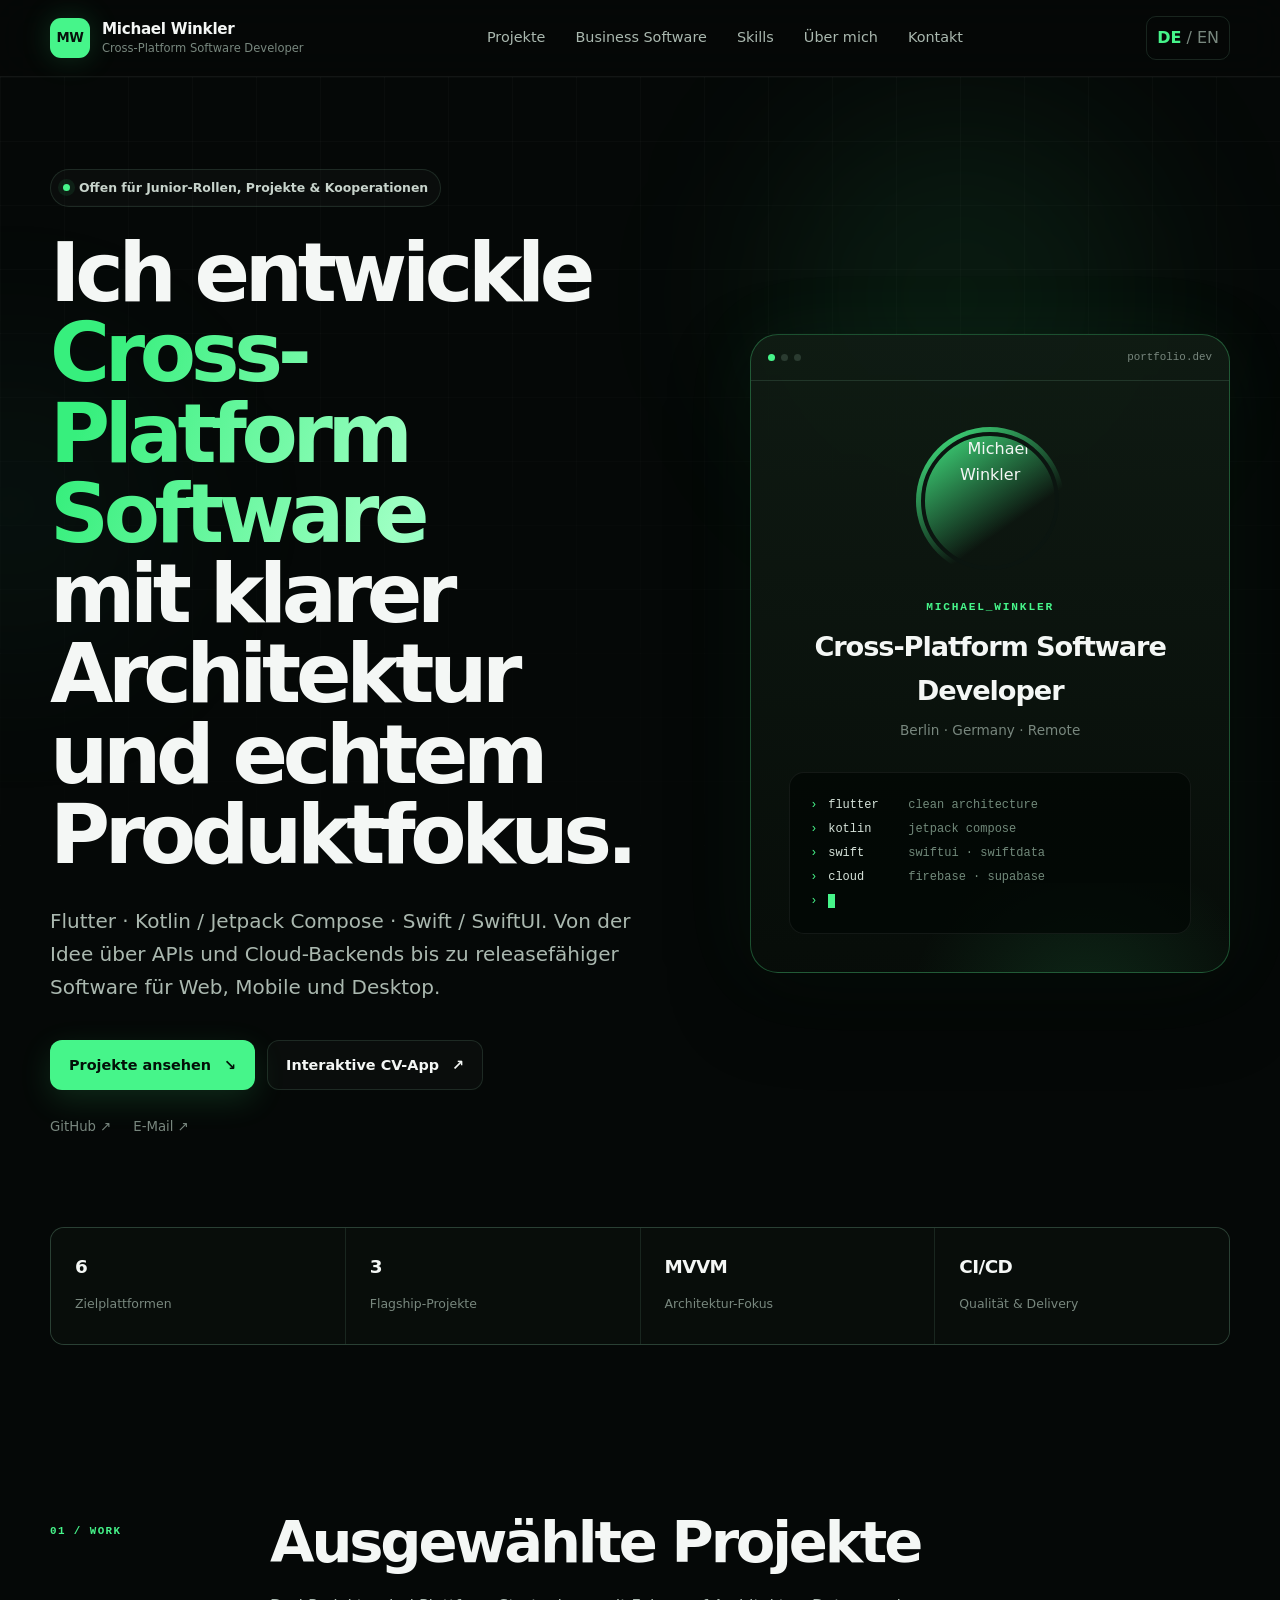
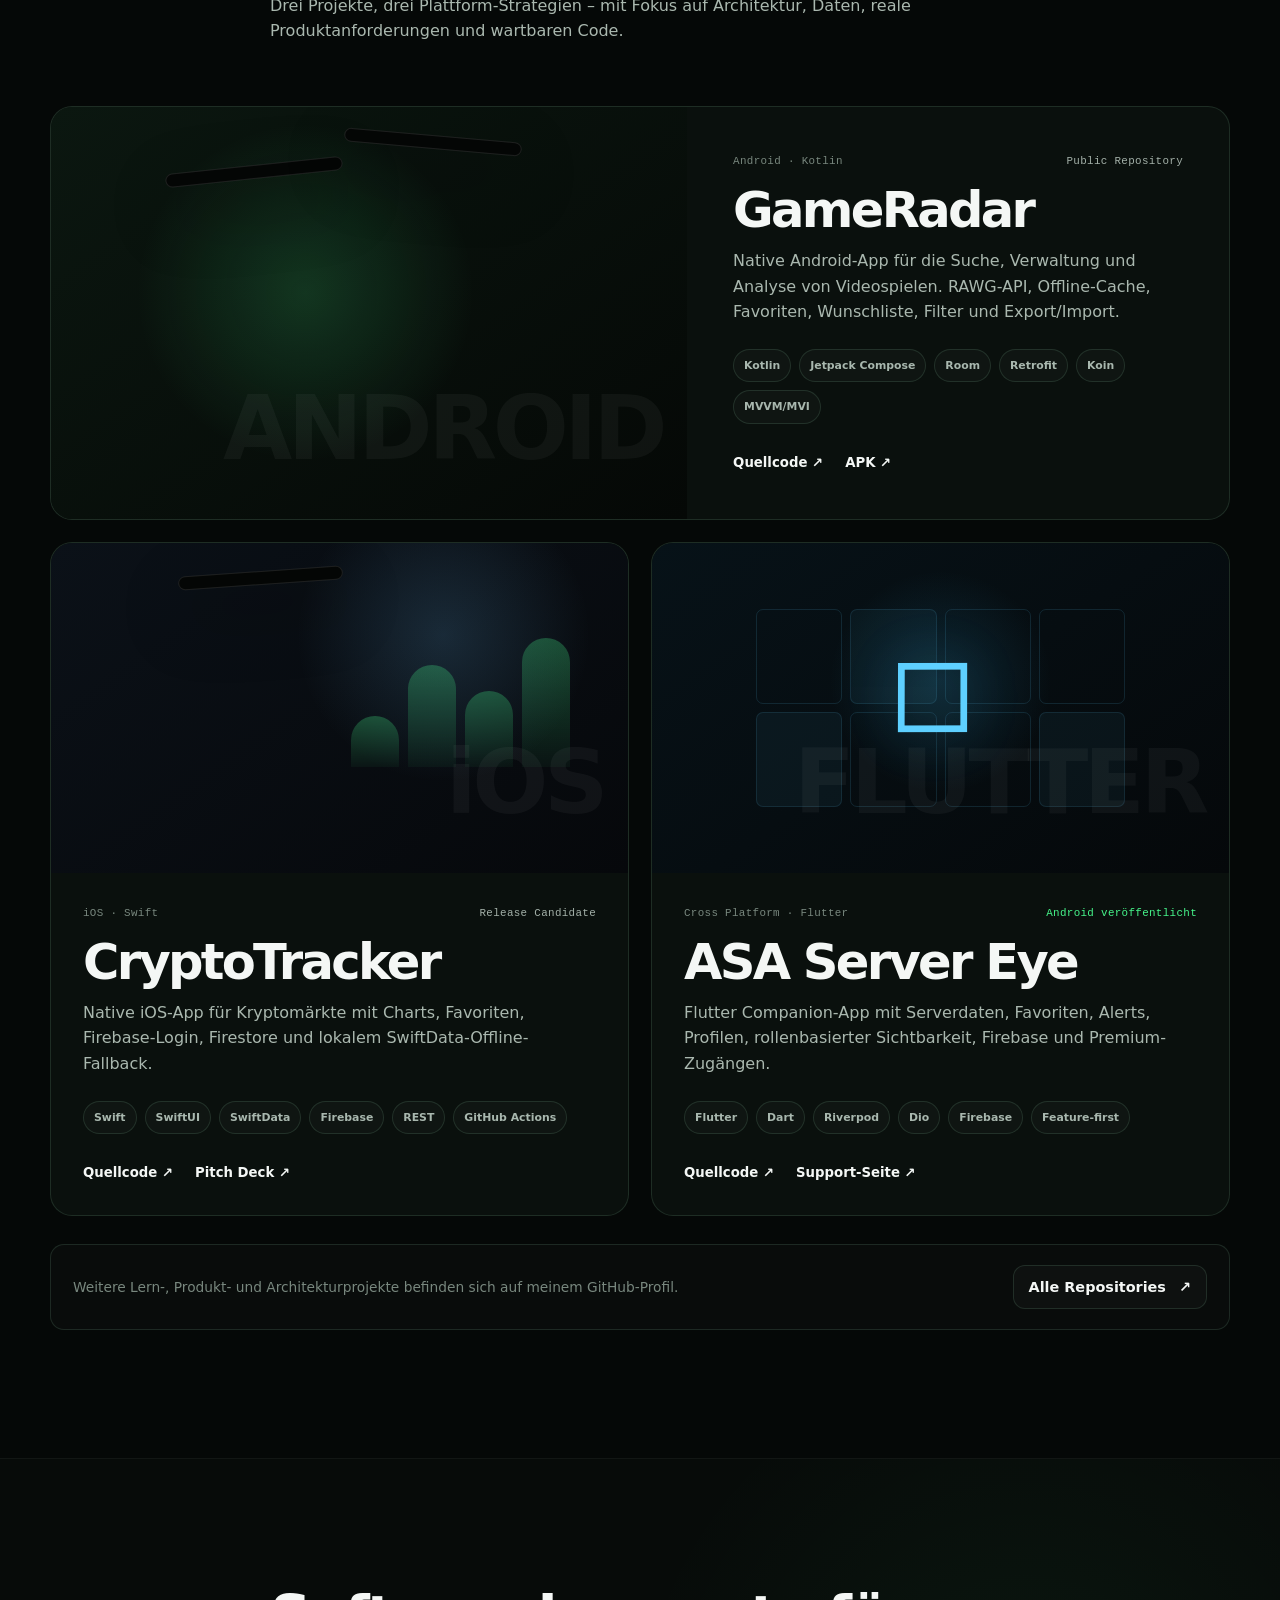
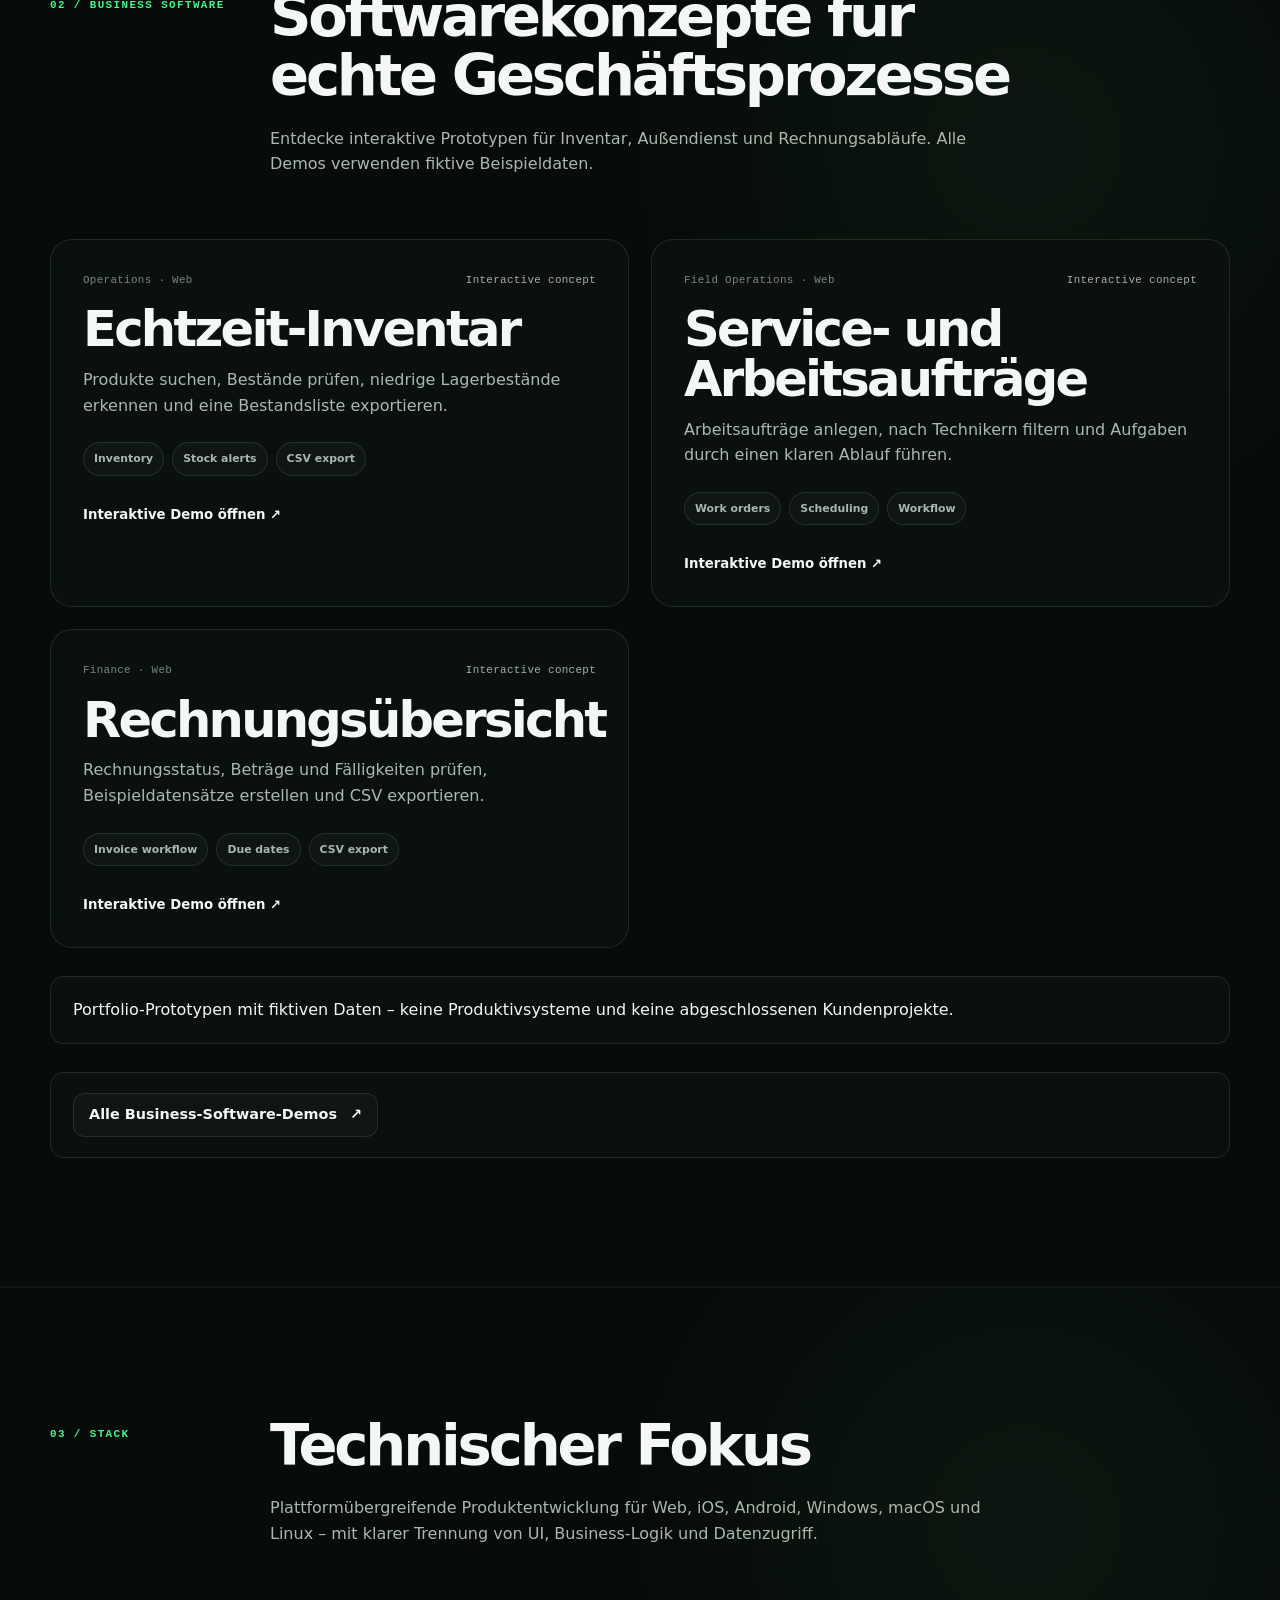
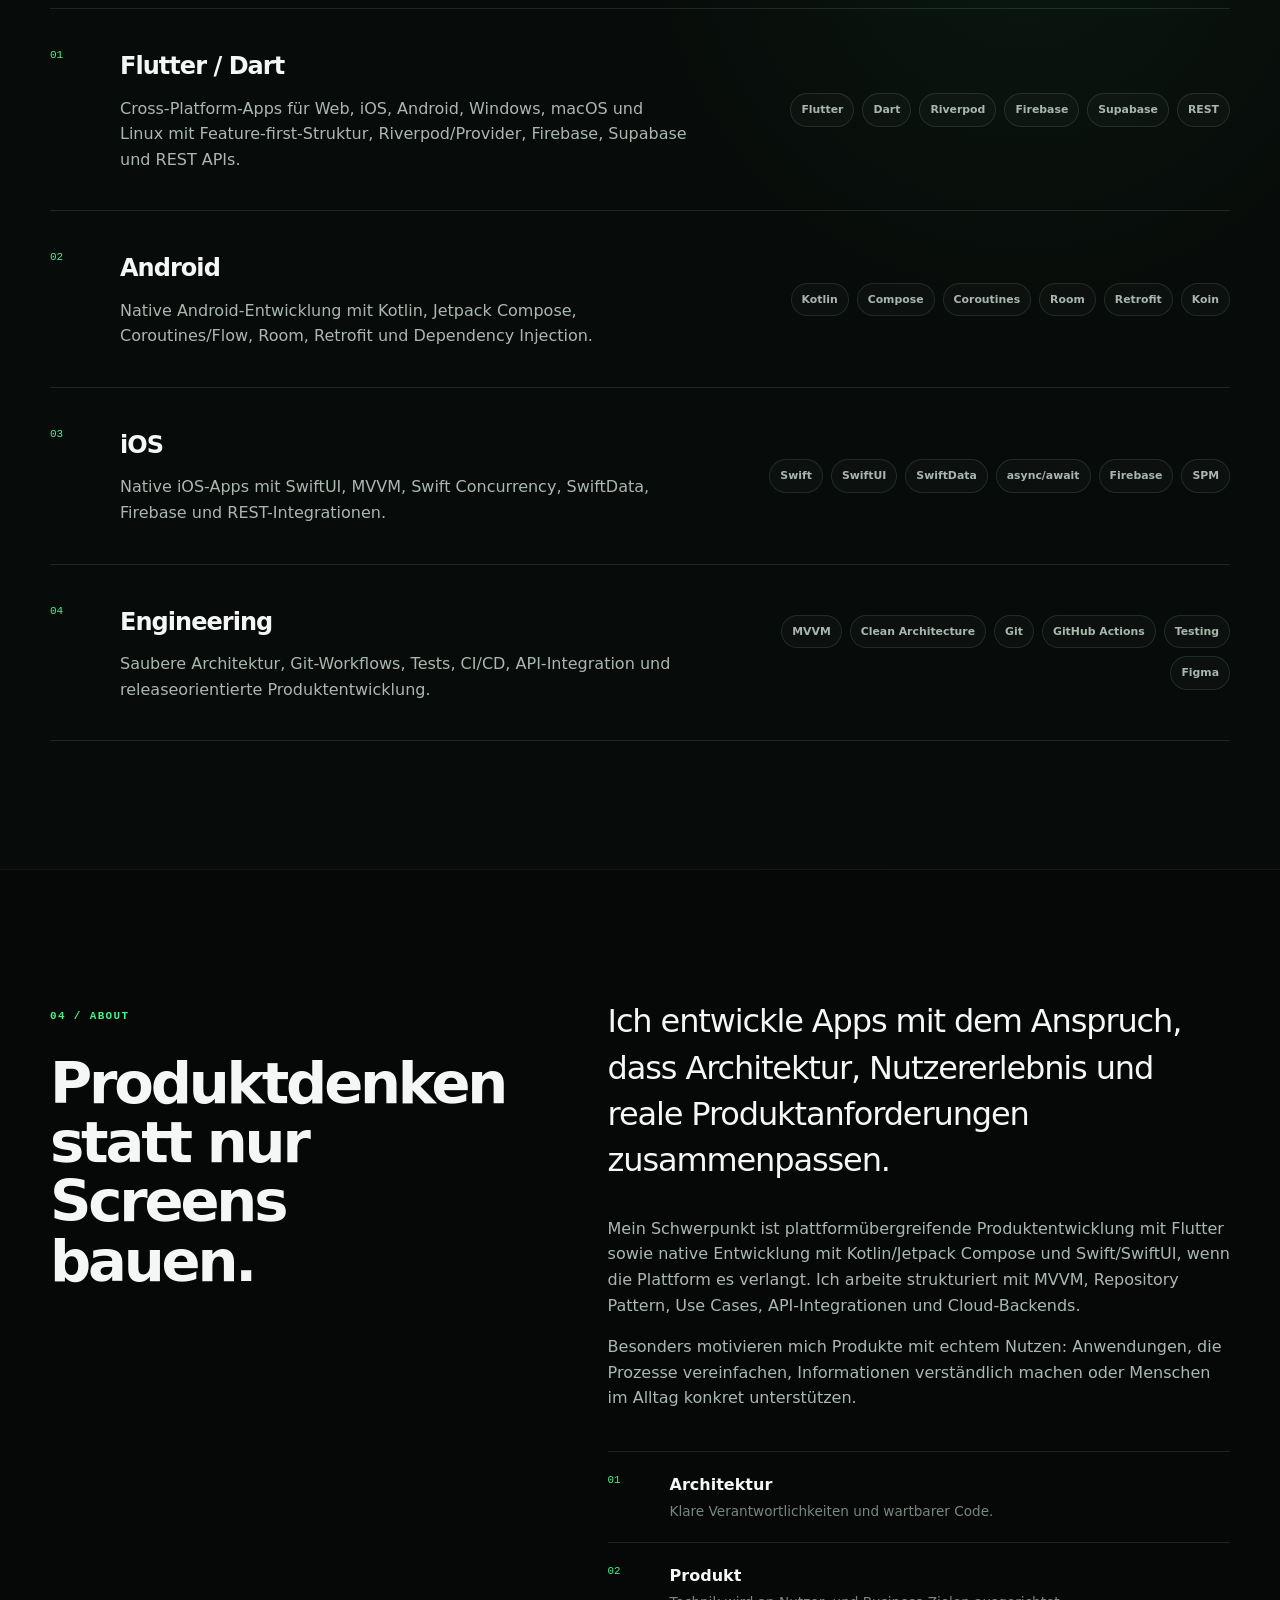
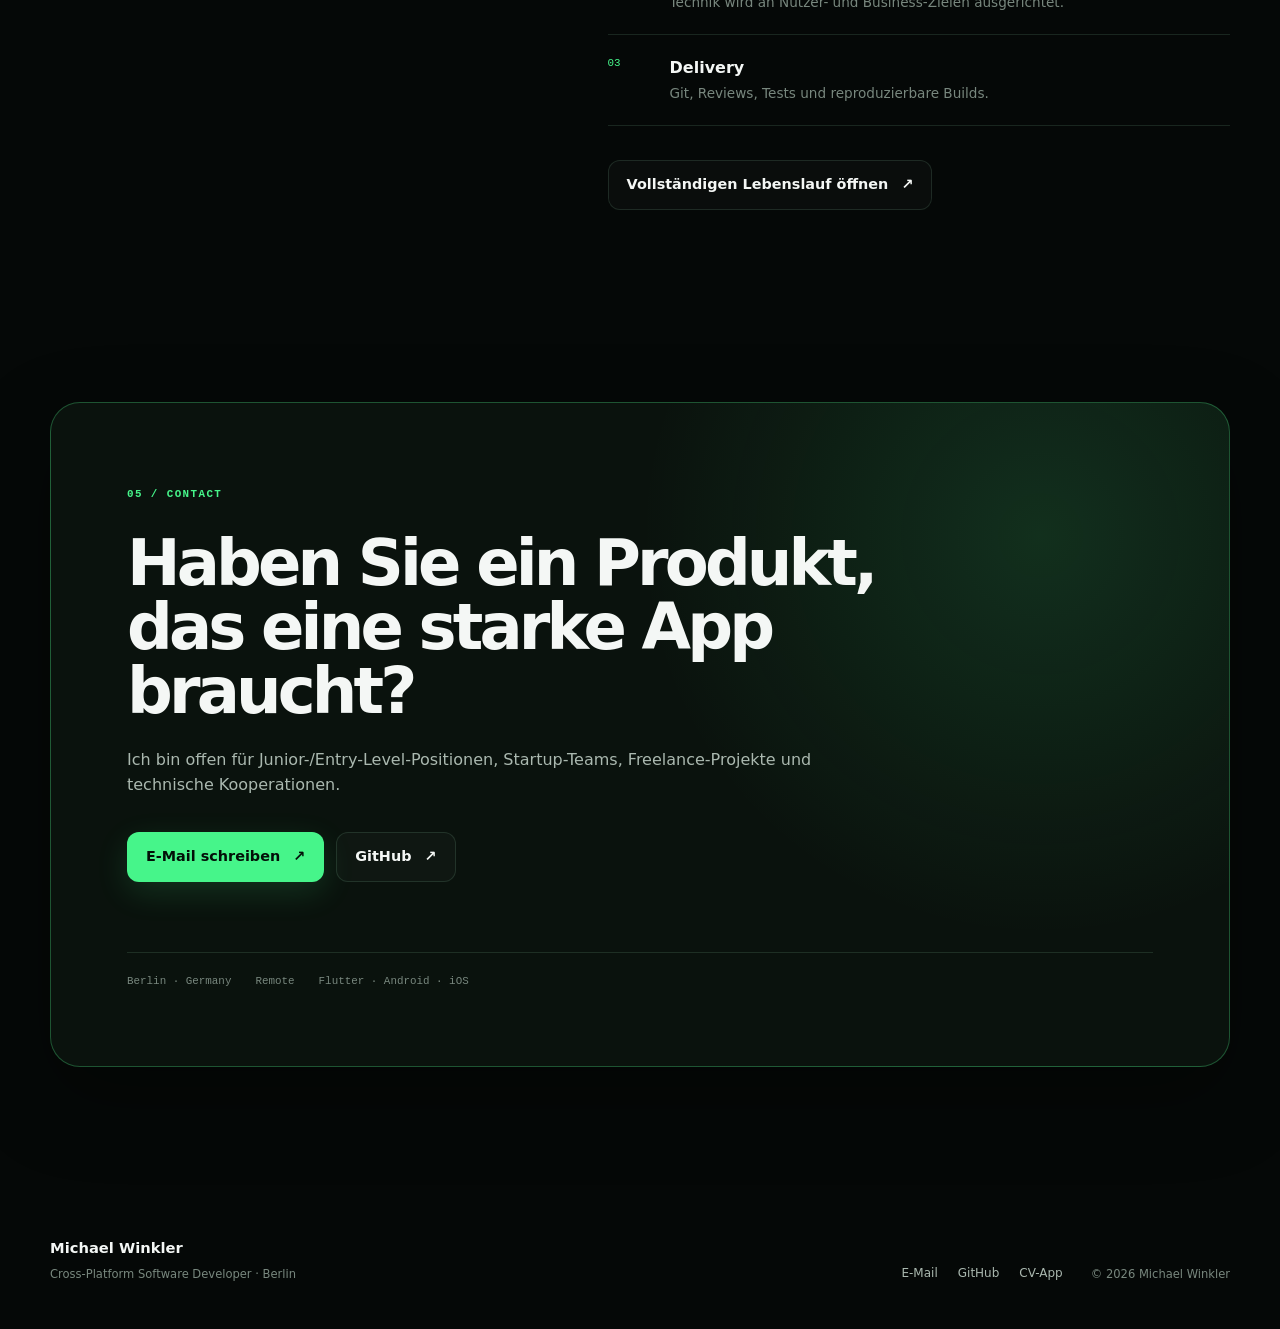
==== commit 11906170: "feat: update portfolio hero and cross-platform capability summary" ====
--- a/index.html
+++ b/index.html
@@ -23,10 +23,10 @@
   <link rel="stylesheet" href="styles.css" />
 
   <meta property="og:type" content="website" />
-  <meta property="og:title" content="Michael Winkler | Mobile App Developer" />
+  <meta property="og:title" content="Michael Winkler | Cross-Platform Software Developer" />
   <meta
     property="og:description"
-    content="Flutter · Kotlin / Jetpack Compose · Swift / SwiftUI – Mobile Apps mit sauberer Architektur, APIs und Cloud-Backends."
+    content="Cross-platform business software for web, iOS, Android, Windows, macOS and Linux using Flutter, Kotlin and Swift."
   />
   <meta property="og:url" content="https://jchillah.github.io/michael-winkler-portfolio/" />
 
@@ -68,7 +68,7 @@
         <span class="brand-mark" aria-hidden="true">MW</span>
         <span class="brand-copy">
           <strong>Michael Winkler</strong>
-          <span data-i18n="brandRole">Mobile App Developer</span>
+          <span data-i18n="brandRole">Cross-Platform Software Developer</span>
         </span>
       </a>
 
@@ -123,7 +123,7 @@
 
           <h1>
             <span data-i18n="heroPrefix">Ich entwickle</span>
-            <span class="gradient-text" data-i18n="heroHighlight">Mobile Apps</span>
+            <span class="gradient-text" data-i18n="heroHighlight">Cross-Platform Software</span>
             <span data-i18n="heroSuffix">mit klarer Architektur und echtem Produktfokus.</span>
           </h1>
 
@@ -176,7 +176,7 @@
               </div>
 
               <p class="profile-label">MICHAEL_WINKLER</p>
-              <h2 data-i18n="profileTitle">Mobile App Developer</h2>
+              <h2 data-i18n="profileTitle">Cross-Platform Software Developer</h2>
               <p class="profile-location">Berlin · Germany · Remote</p>
 
               <div class="terminal-card" aria-label="Tech Stack">
@@ -193,8 +193,8 @@
 
       <div class="container stat-grid reveal" aria-label="Portfolio Highlights">
         <article class="stat-card">
-          <strong>3</strong>
-          <span data-i18n="statPlatforms">Mobile Plattformen</span>
+          <strong>6</strong>
+          <span data-i18n="statPlatforms">Zielplattformen</span>
         </article>
         <article class="stat-card">
           <strong>3</strong>
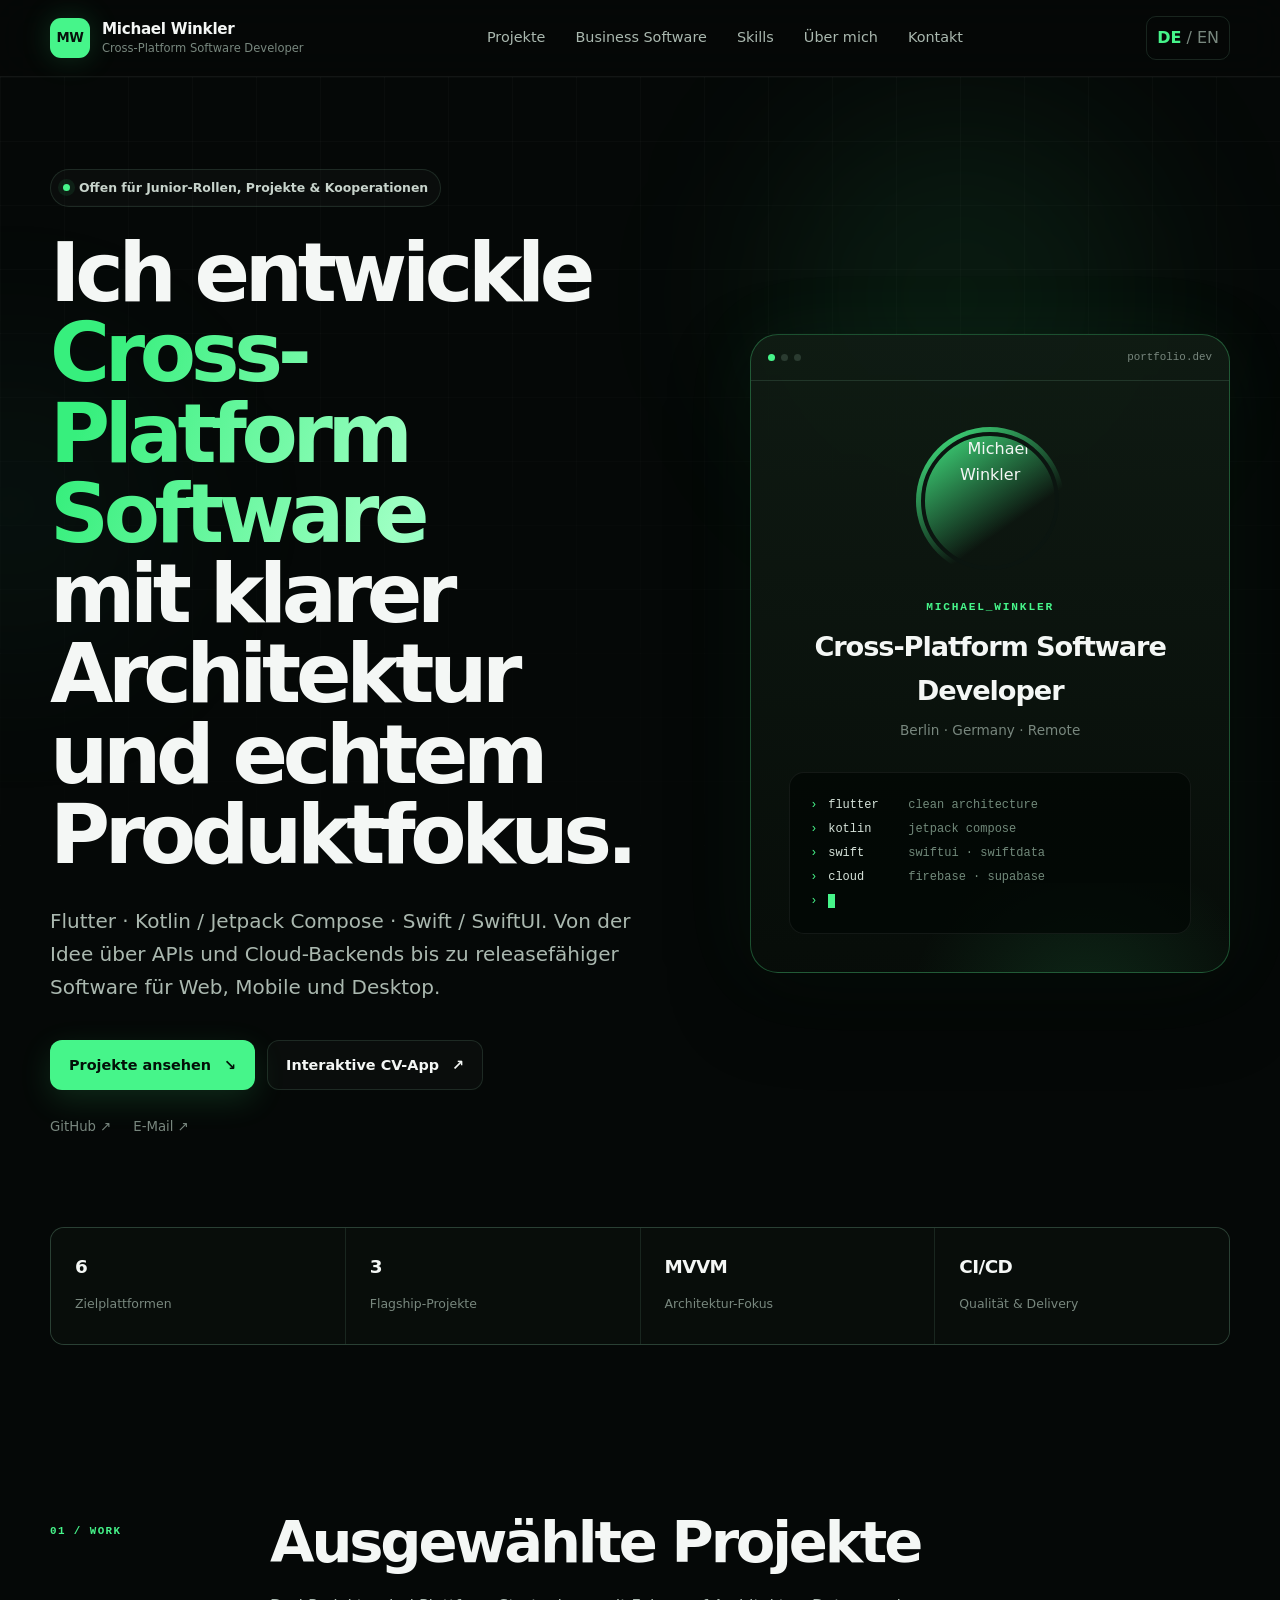
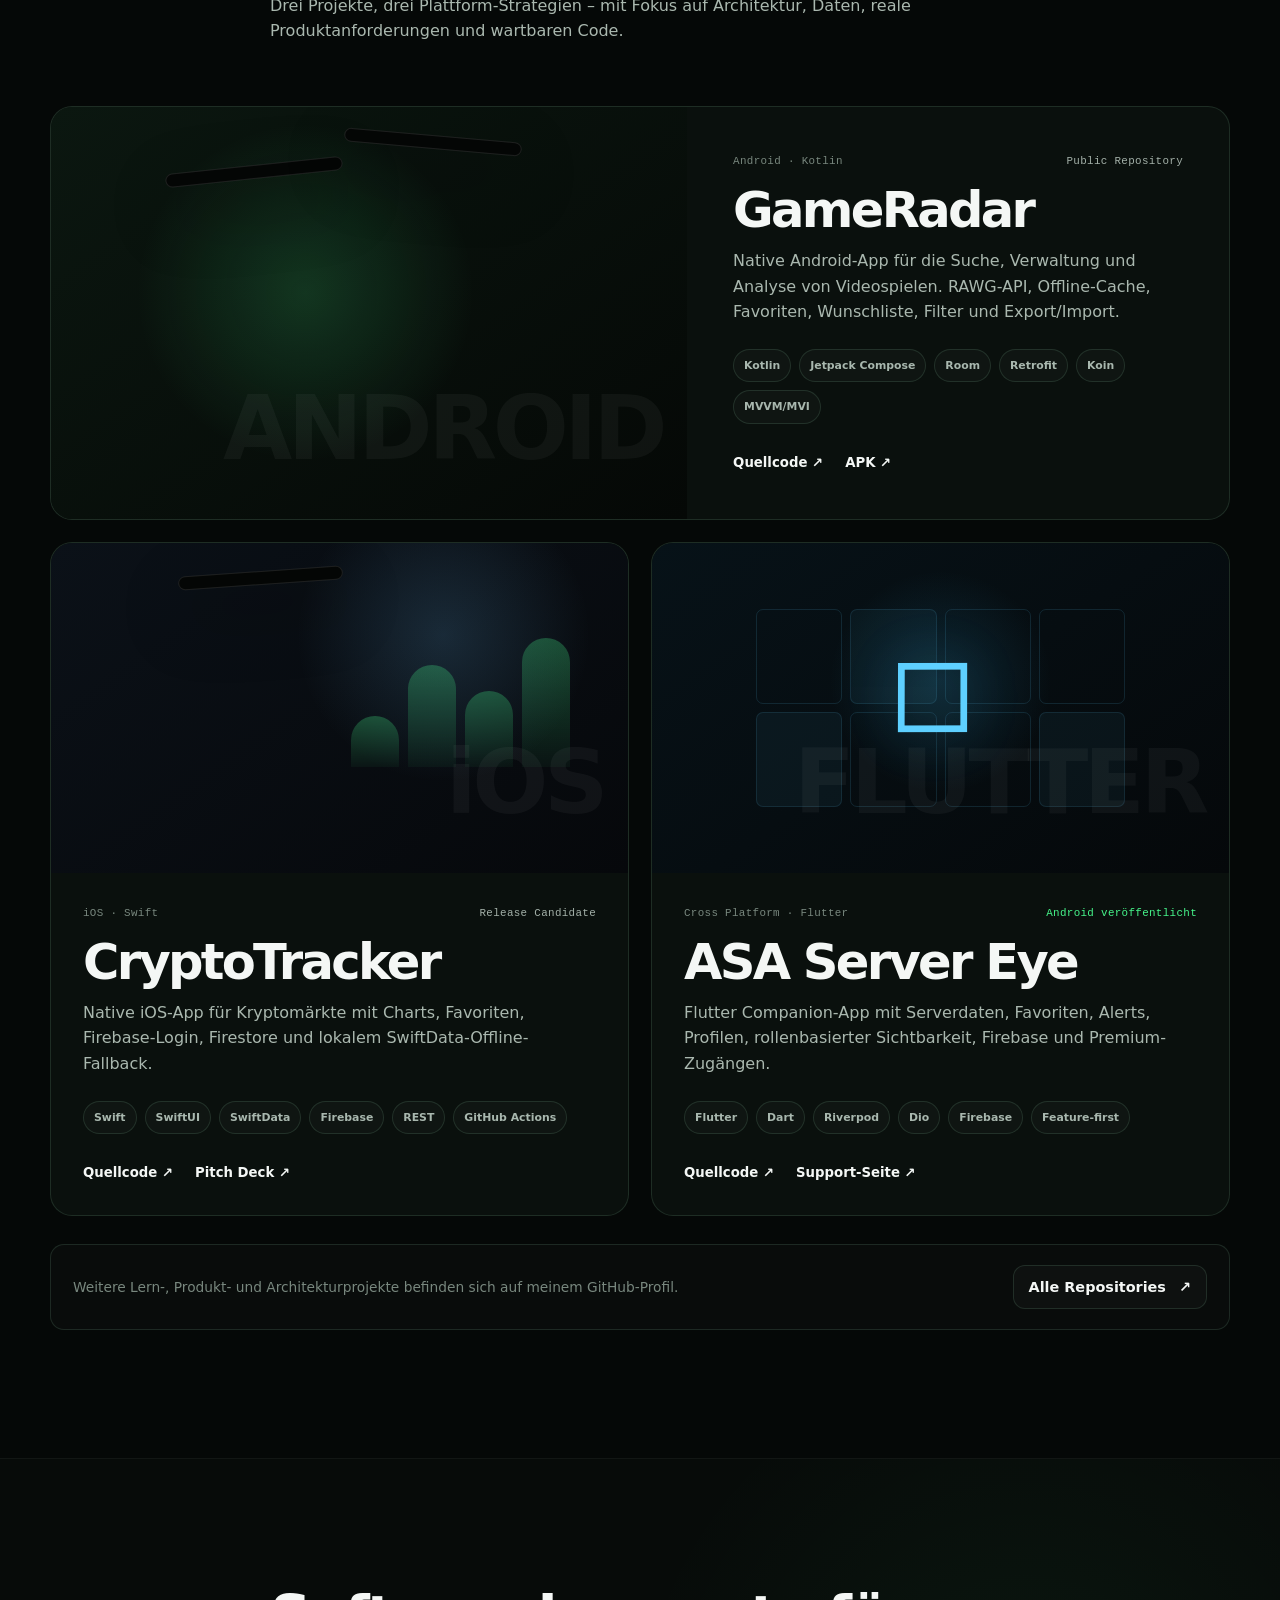
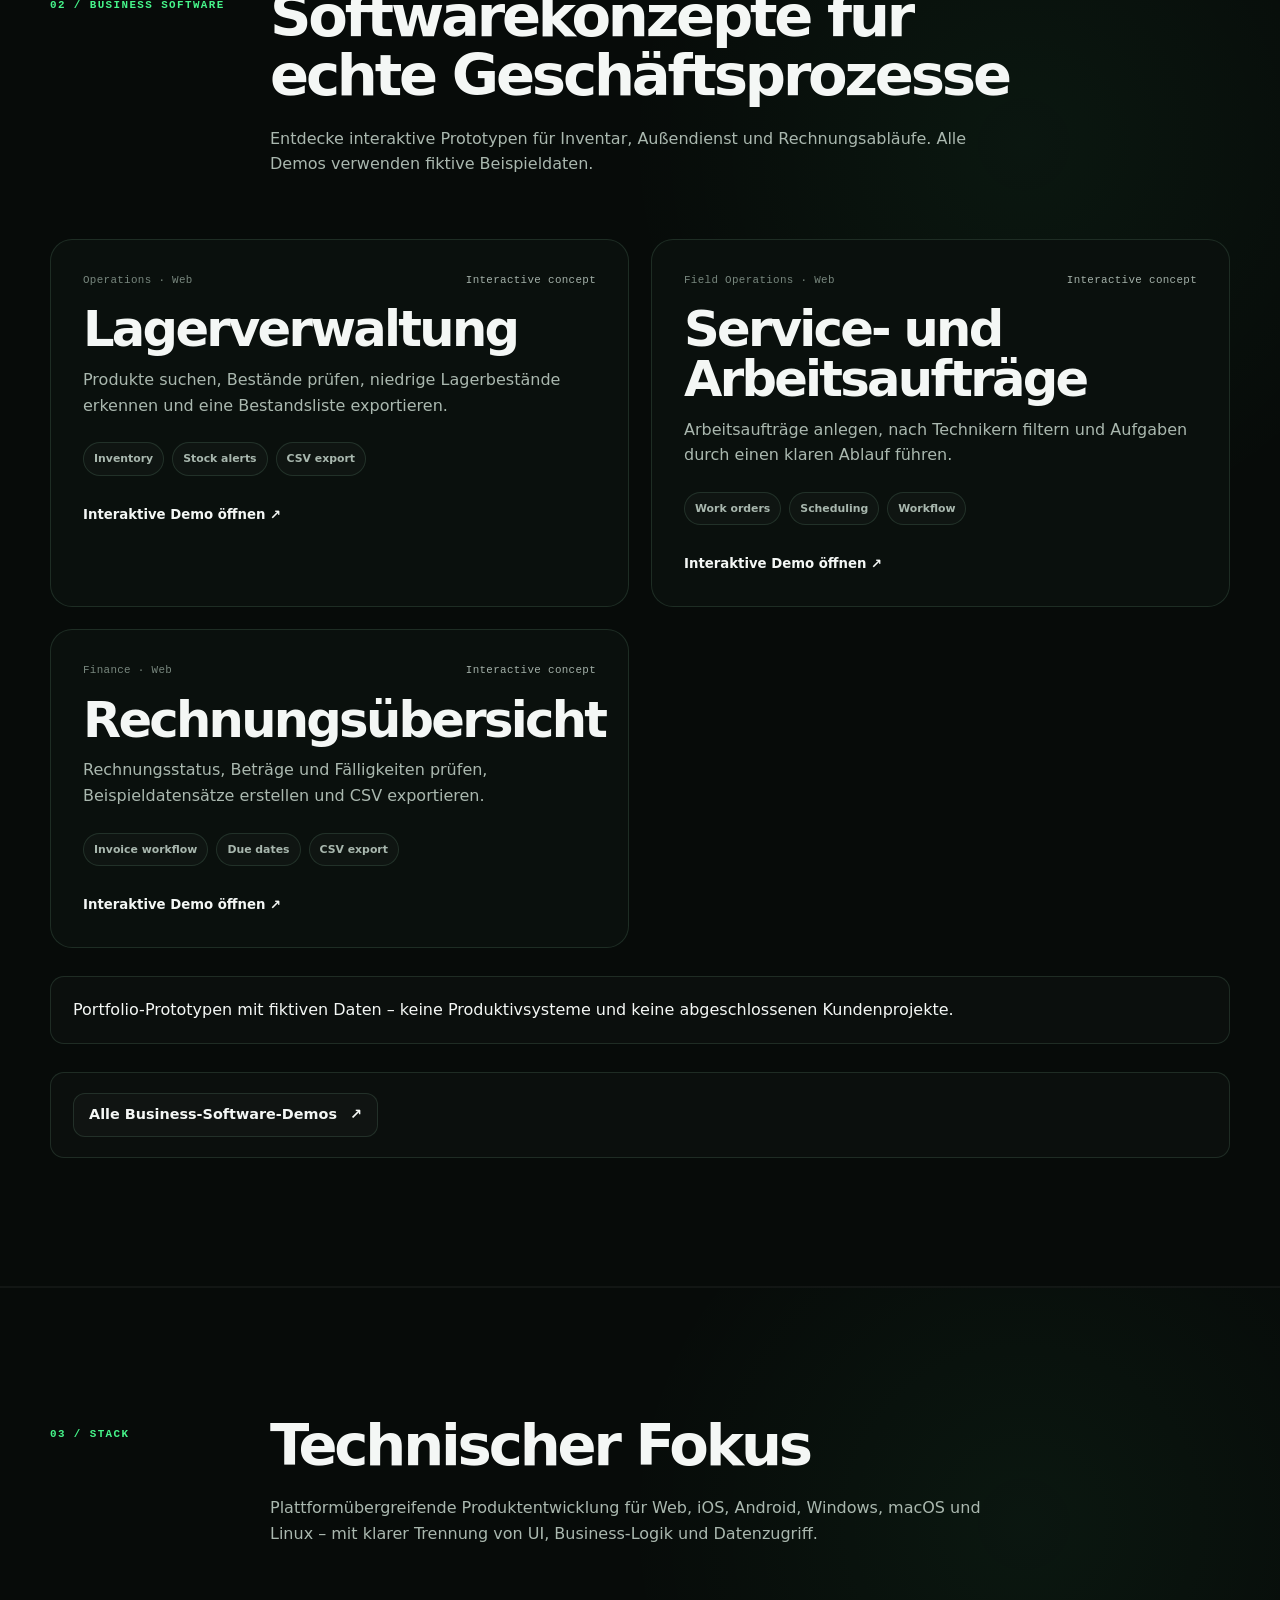
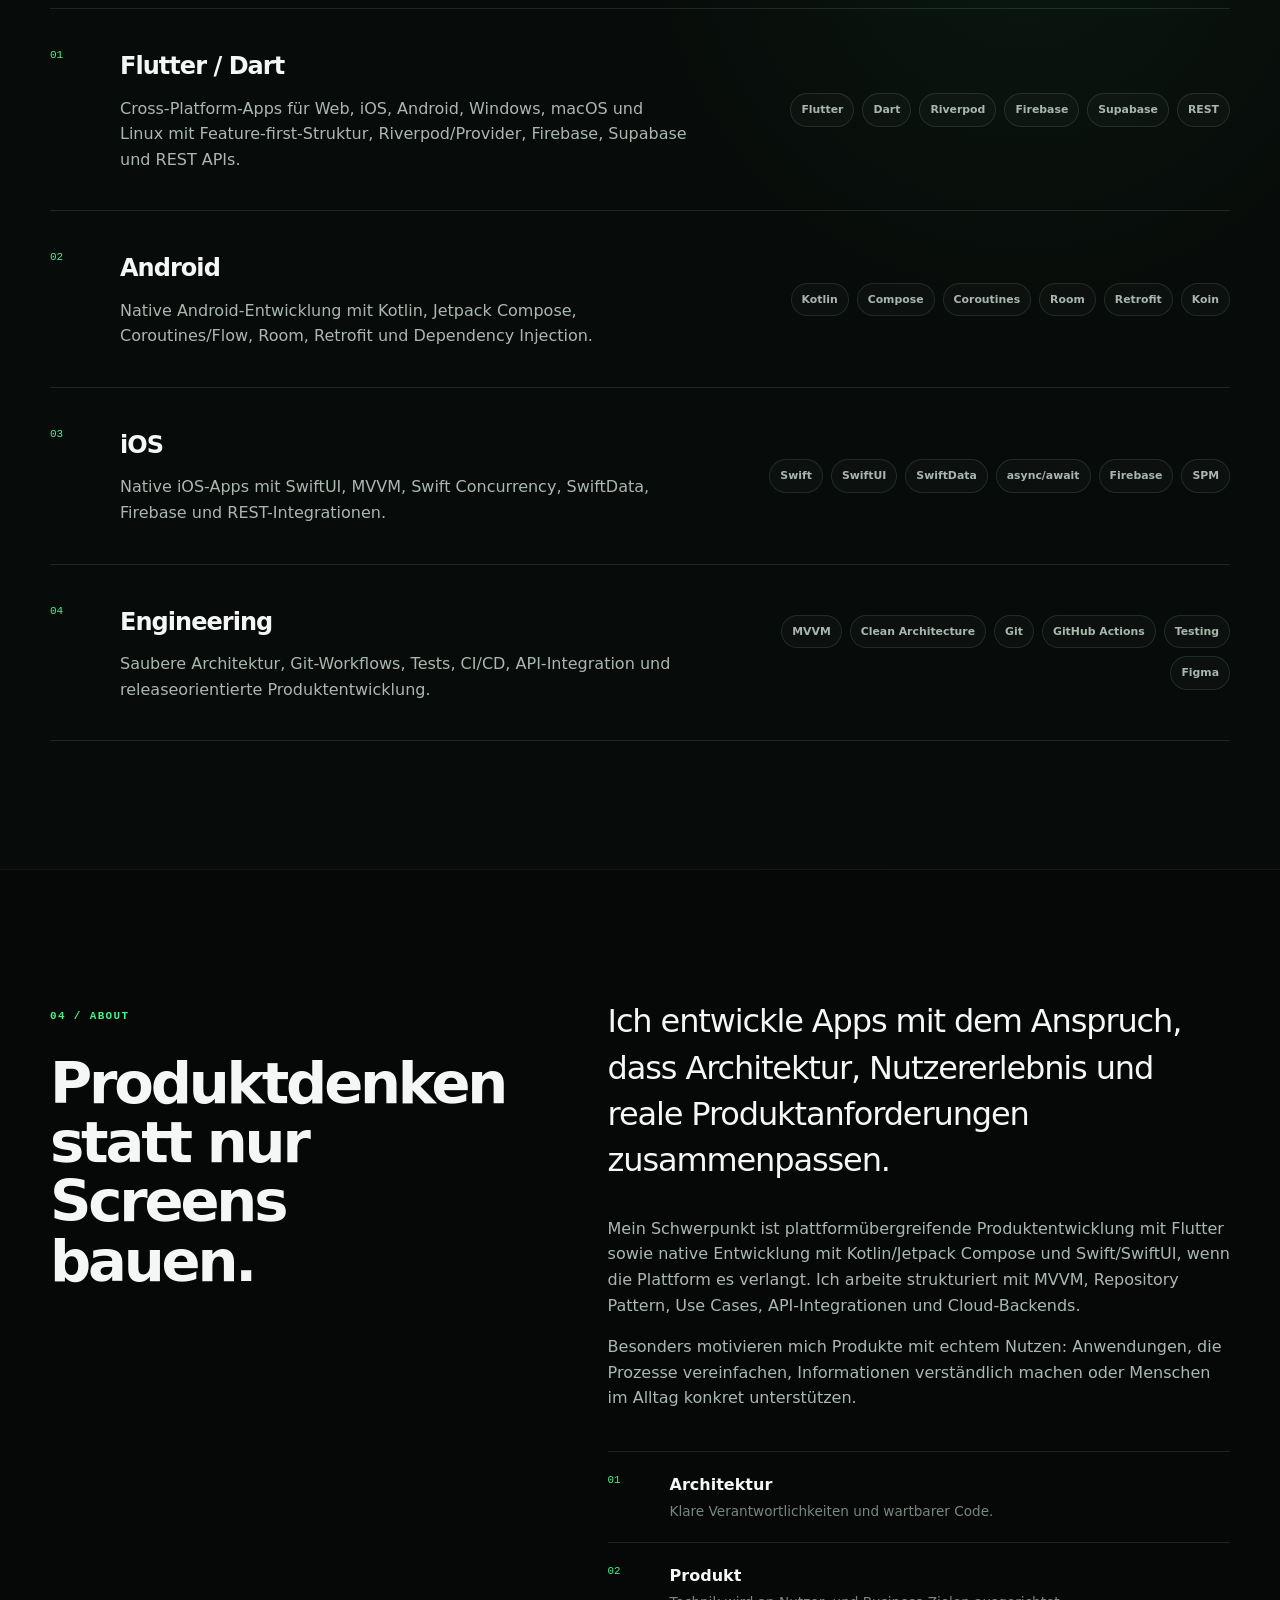
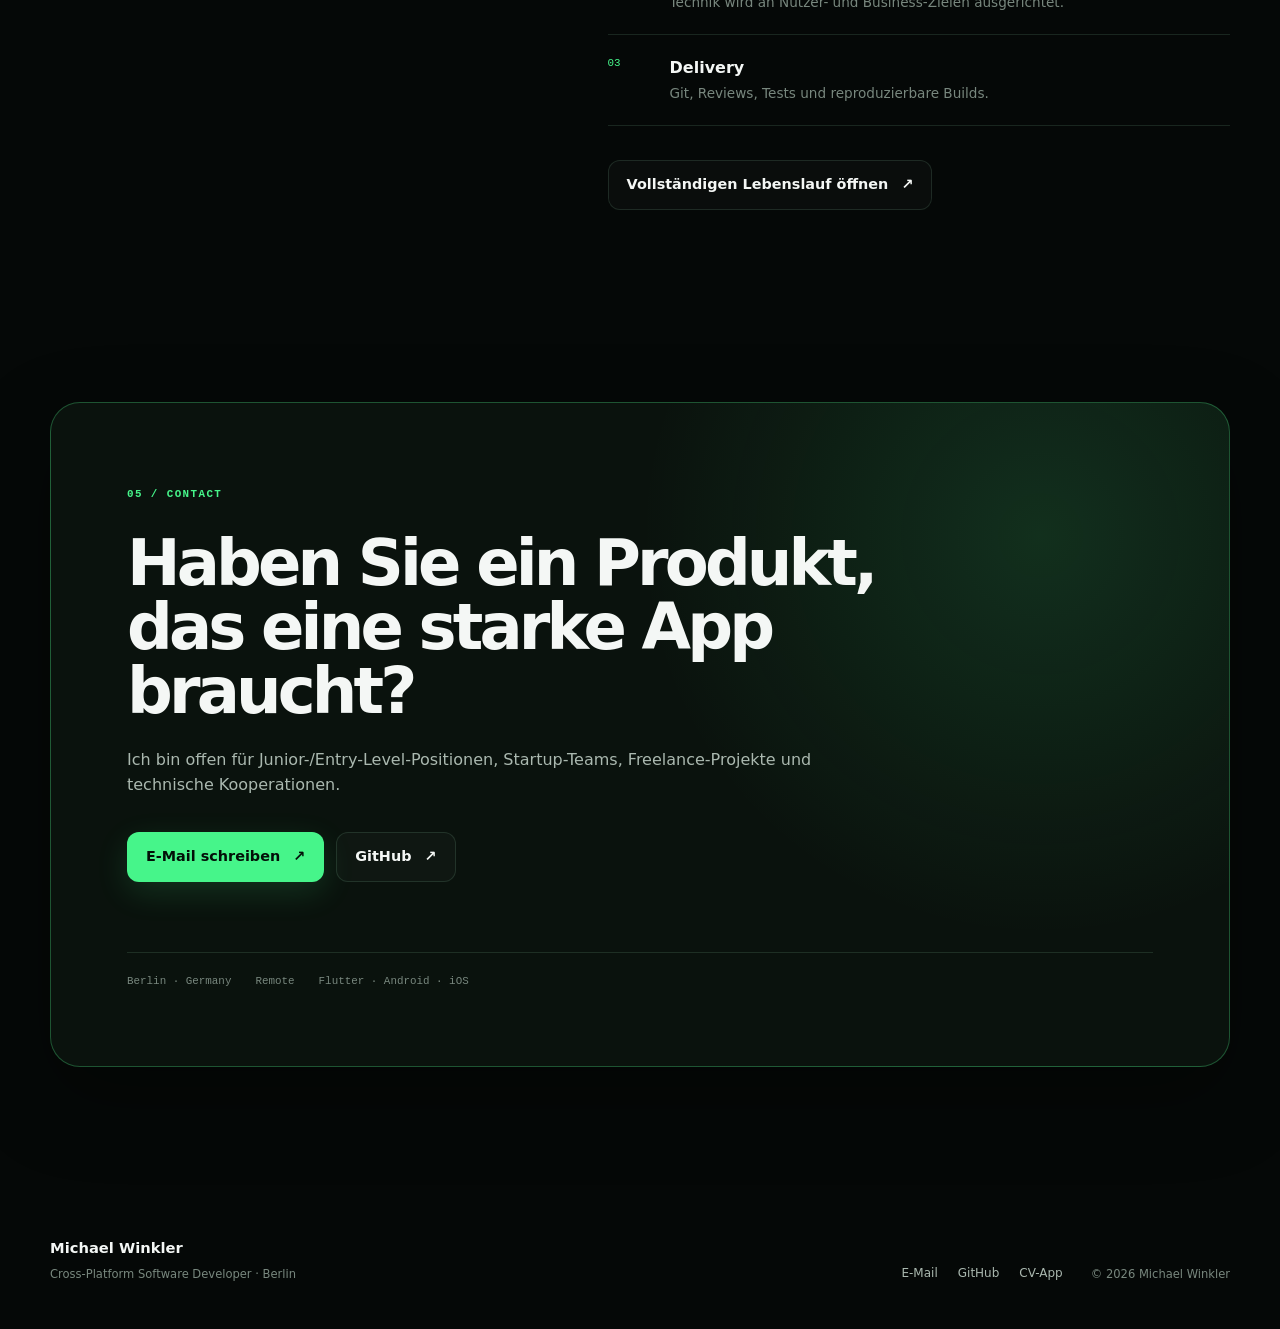
==== commit 7533e5d8: "fix: use accurate inventory demo label" ====
--- a/index.html
+++ b/index.html
@@ -398,7 +398,7 @@
         <div class="projects-grid">
           <article class="project-card reveal"><div class="project-body">
             <div class="project-meta"><span>Operations · Web</span><span class="project-status">Interactive concept</span></div>
-            <h3 data-i18n="inventoryDemoTitle">Real-time Inventory</h3>
+            <h3 data-i18n="inventoryDemoTitle">Inventory Management</h3>
             <p data-i18n="inventoryDemoDescription">Search products, monitor stock levels, flag low inventory and export a sample stock list.</p>
             <div class="chip-row"><span>Inventory</span><span>Stock alerts</span><span>CSV export</span></div>
             <div class="project-actions"><a class="text-link" href="demos/inventory/index.html" data-i18n="openDemo">Open interactive demo ↗</a></div>
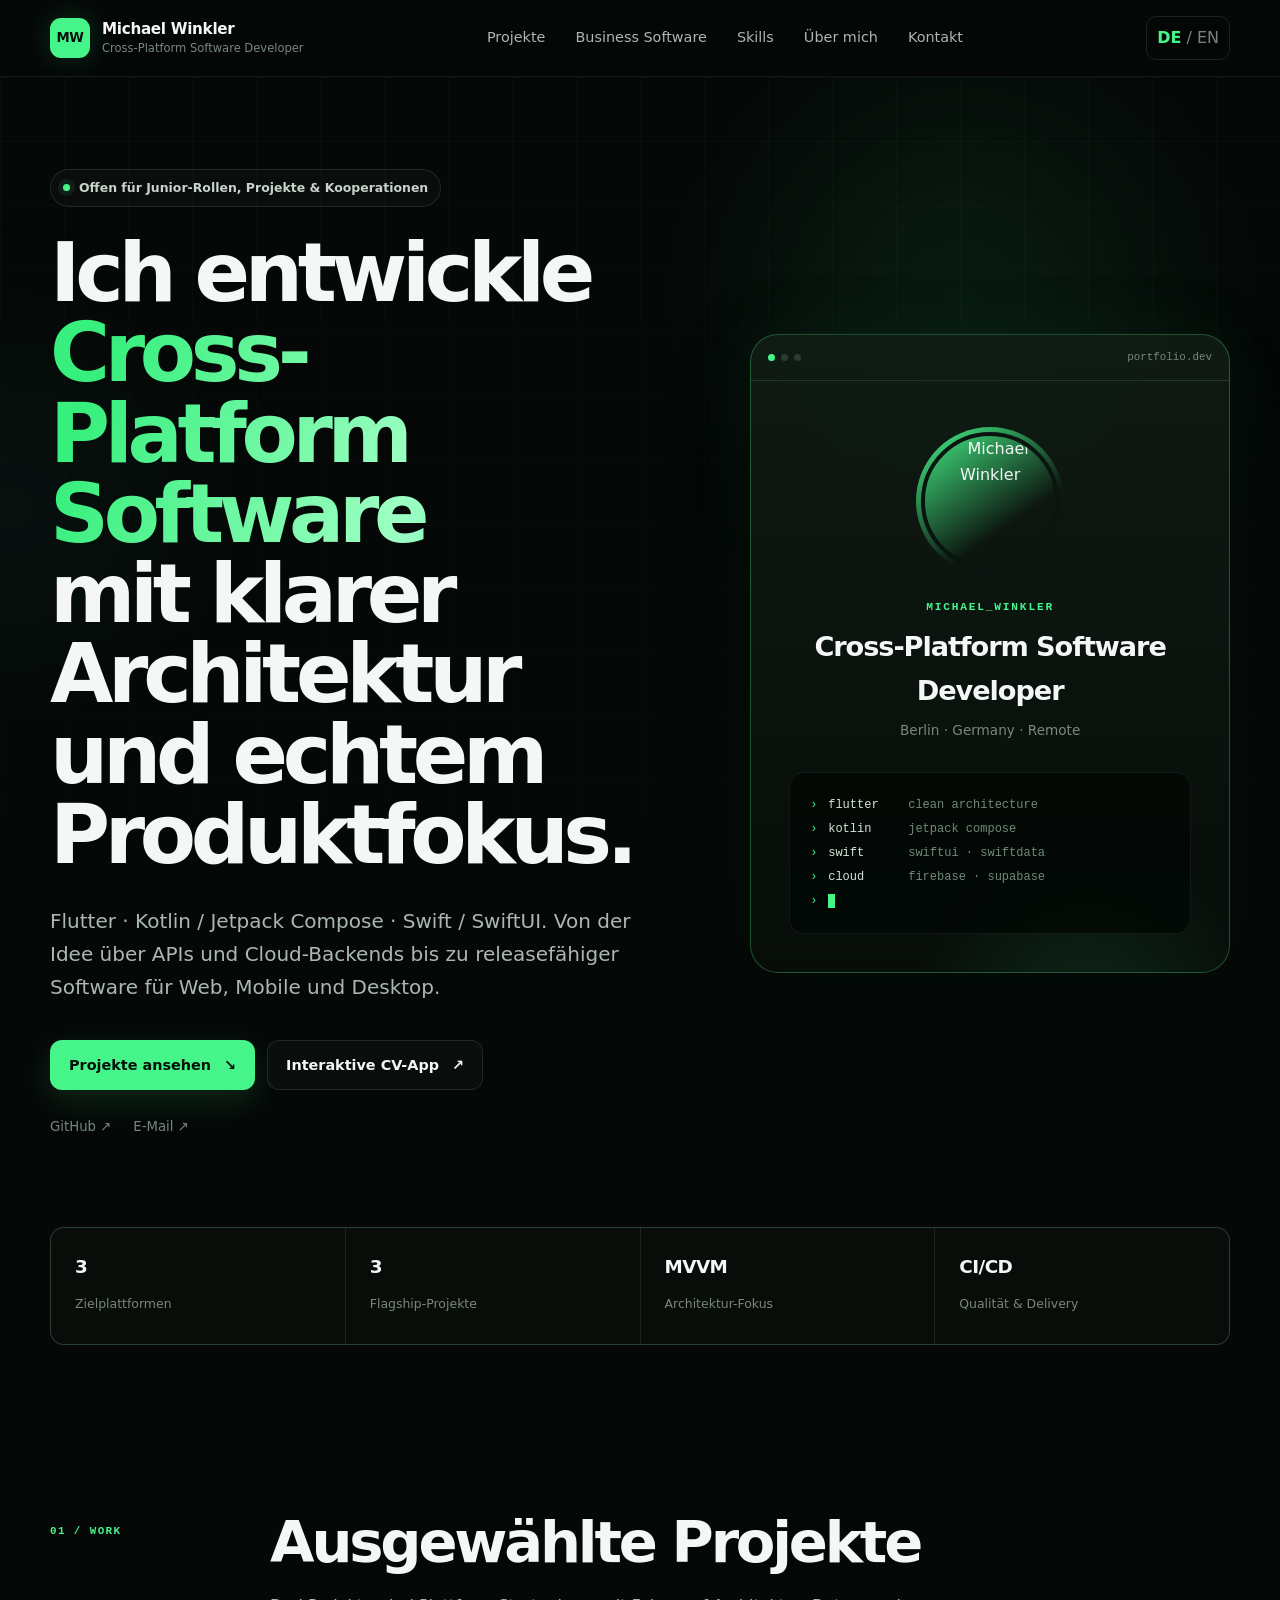
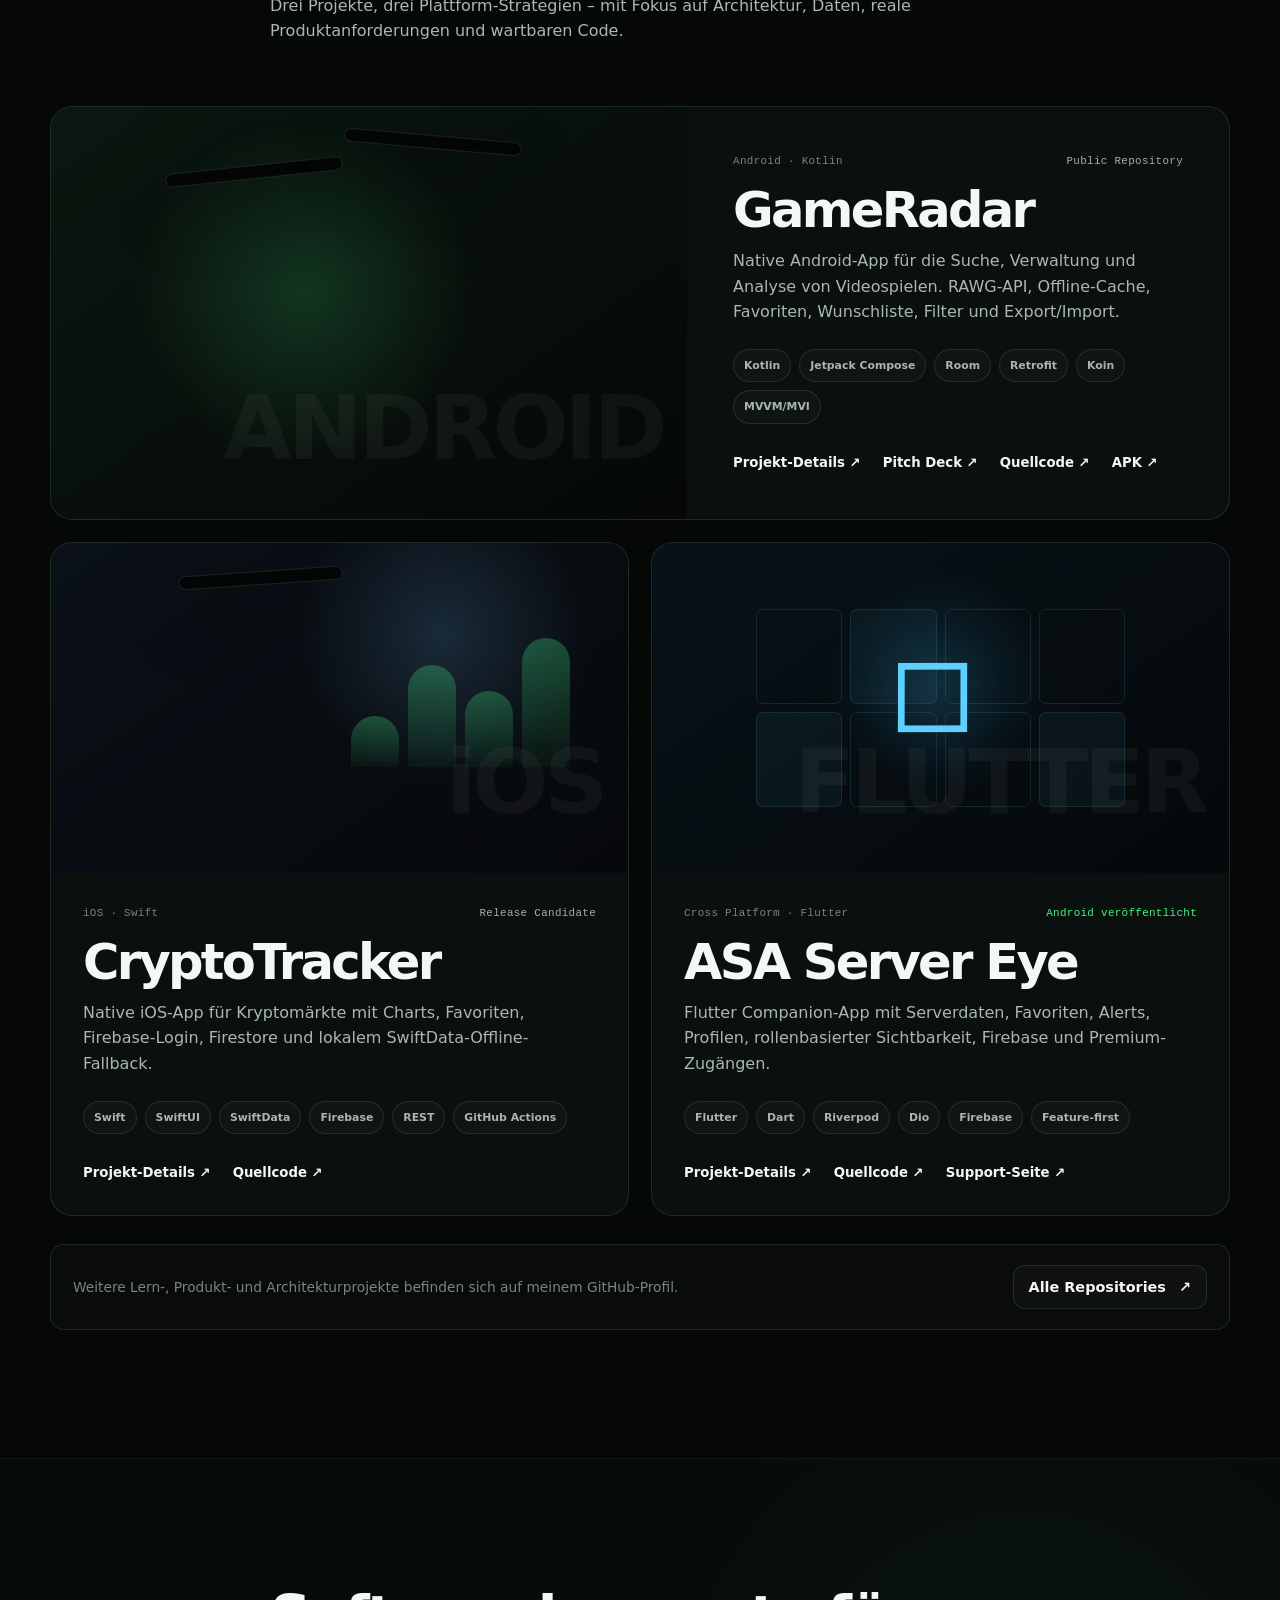
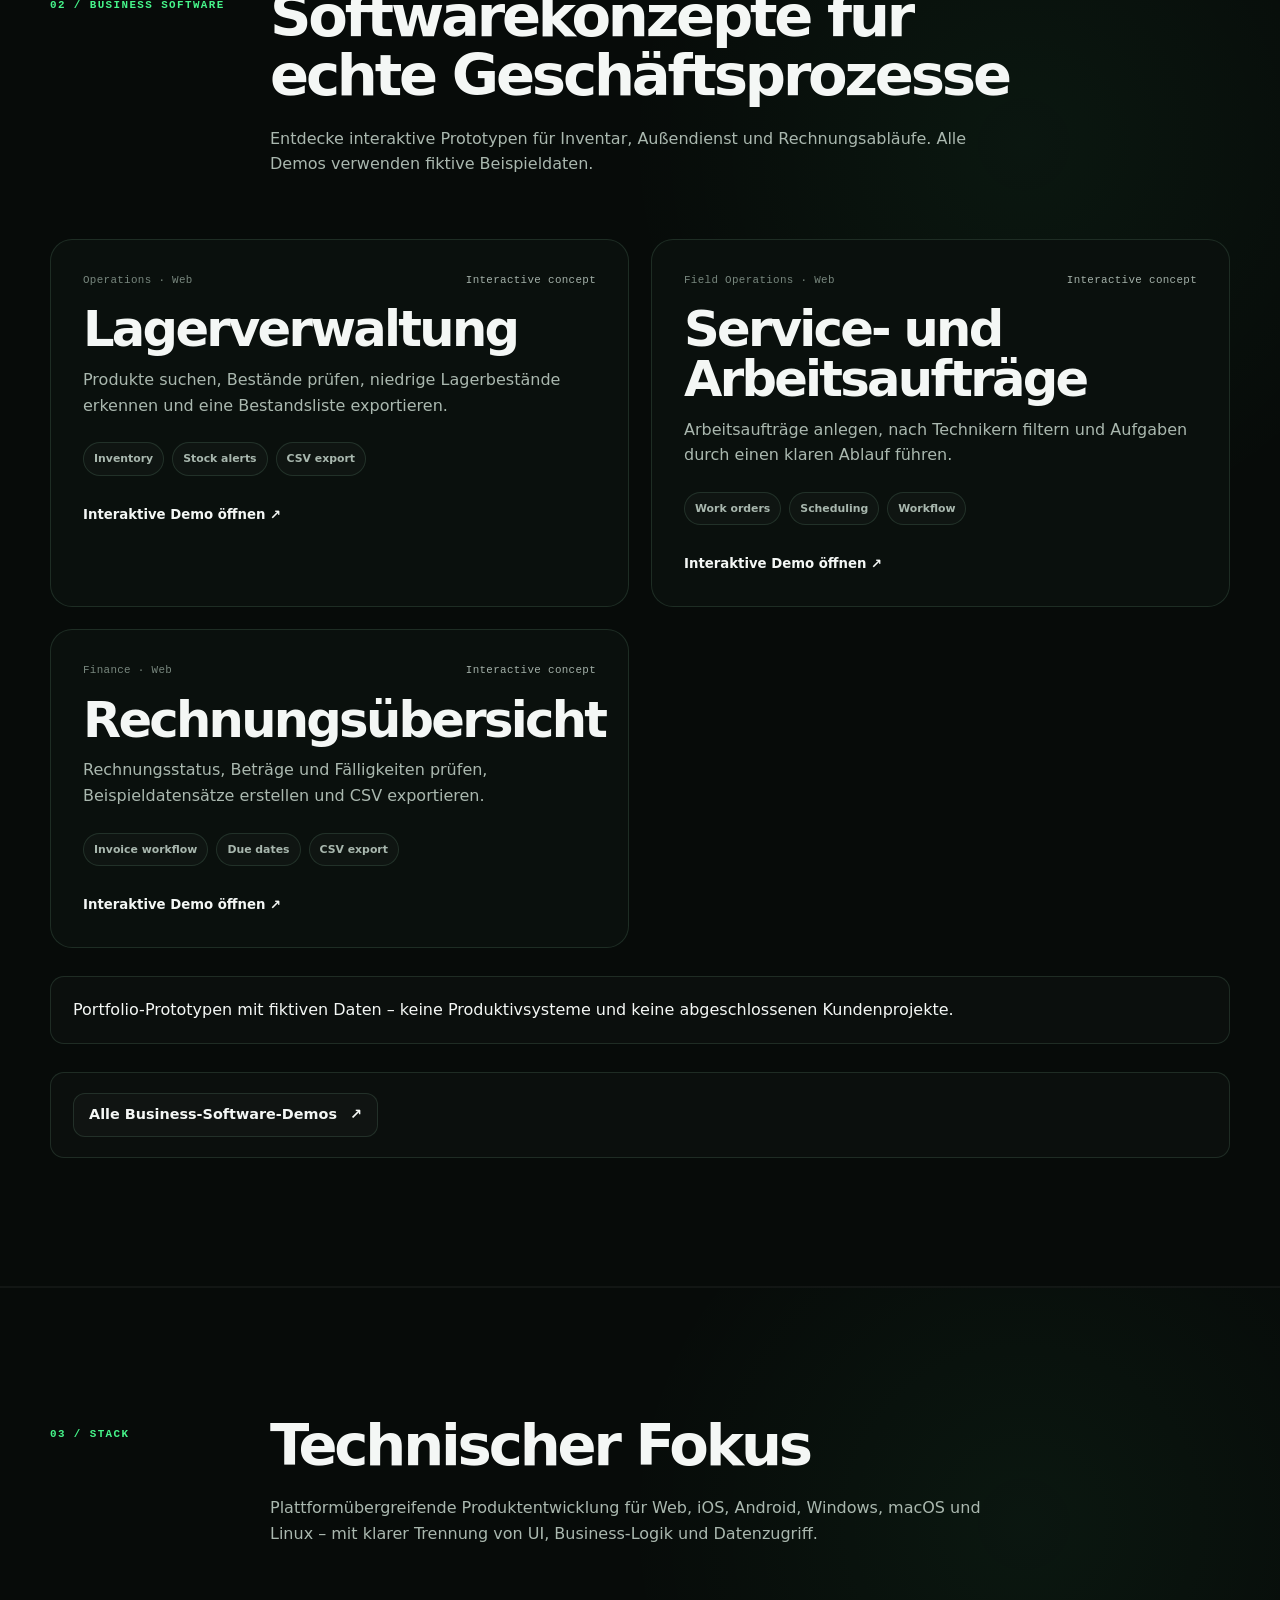
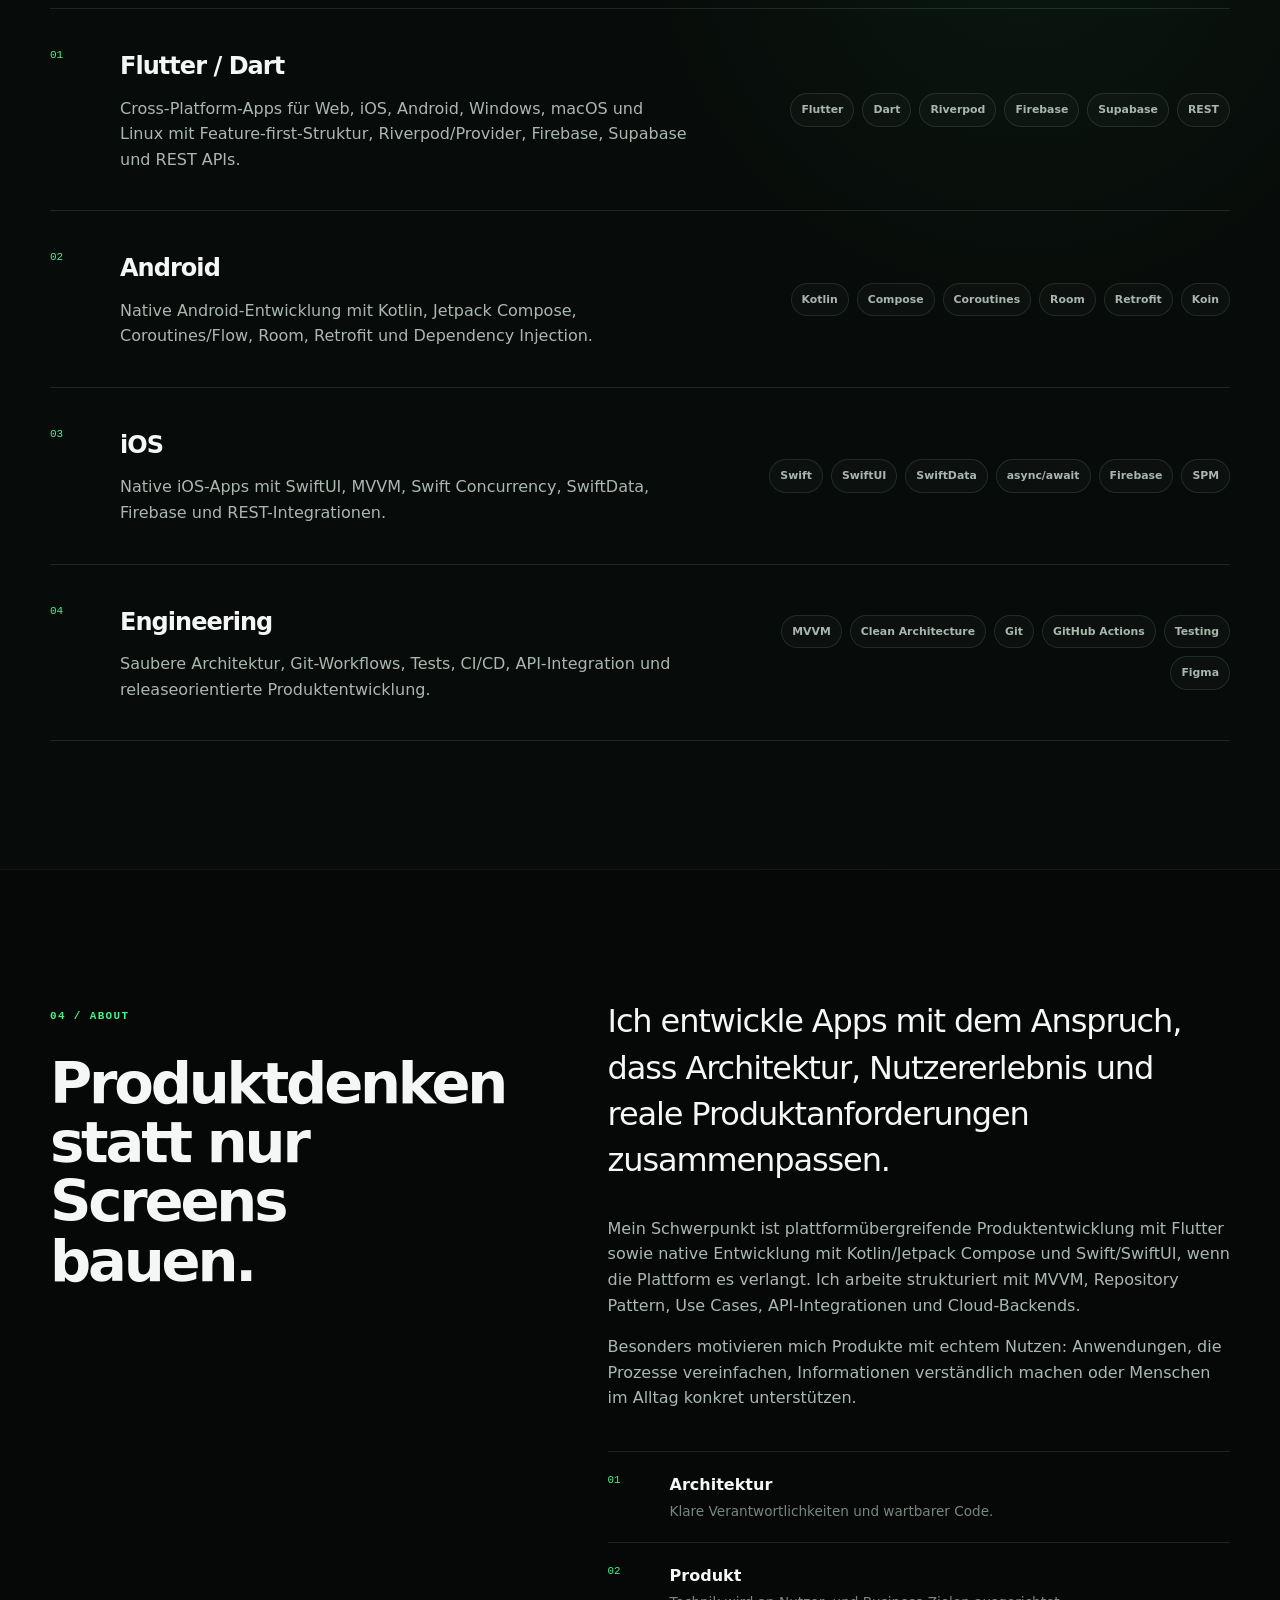
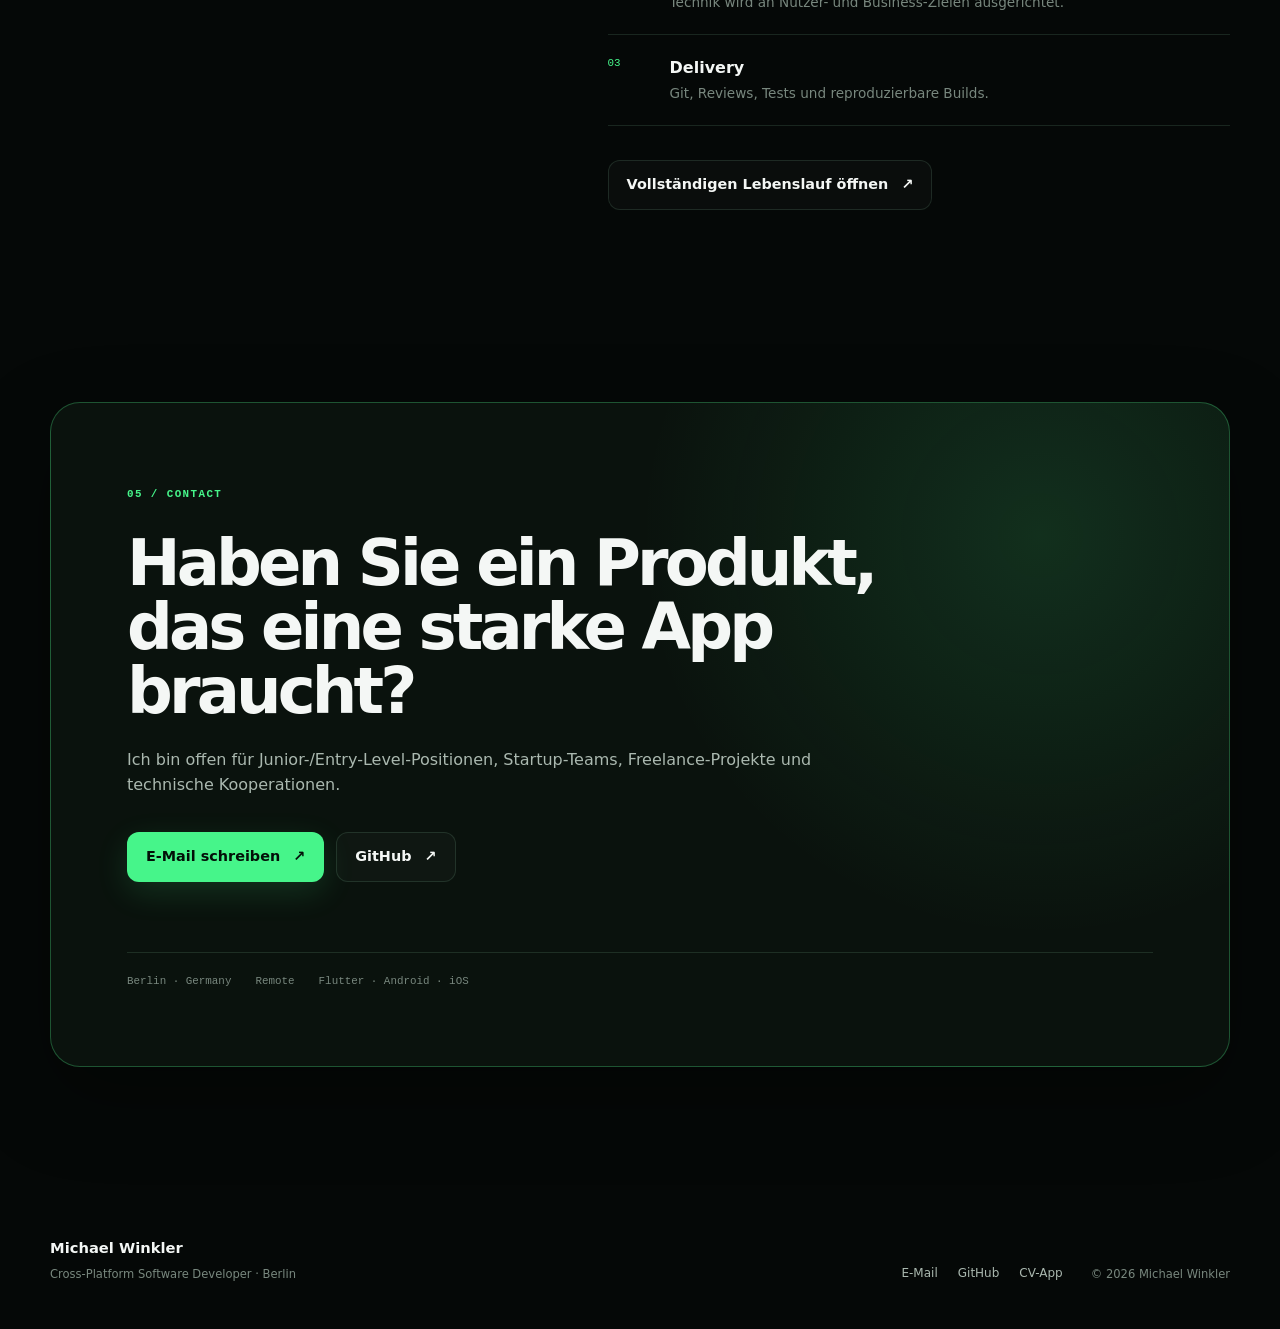
==== commit 6b3b77a8: "Link project cards to factual detail pages and verified GameRadar pitchdeck" ====
--- a/index.html
+++ b/index.html
@@ -23,10 +23,10 @@
   <link rel="stylesheet" href="styles.css" />
 
   <meta property="og:type" content="website" />
-  <meta property="og:title" content="Michael Winkler | Cross-Platform Software Developer" />
+  <meta property="og:title" content="Michael Winkler | Mobile App Developer" />
   <meta
     property="og:description"
-    content="Cross-platform business software for web, iOS, Android, Windows, macOS and Linux using Flutter, Kotlin and Swift."
+    content="Flutter · Kotlin / Jetpack Compose · Swift / SwiftUI – Mobile Apps mit sauberer Architektur, APIs und Cloud-Backends."
   />
   <meta property="og:url" content="https://jchillah.github.io/michael-winkler-portfolio/" />
 
@@ -68,7 +68,7 @@
         <span class="brand-mark" aria-hidden="true">MW</span>
         <span class="brand-copy">
           <strong>Michael Winkler</strong>
-          <span data-i18n="brandRole">Cross-Platform Software Developer</span>
+          <span data-i18n="brandRole">Mobile App Developer</span>
         </span>
       </a>
 
@@ -123,7 +123,7 @@
 
           <h1>
             <span data-i18n="heroPrefix">Ich entwickle</span>
-            <span class="gradient-text" data-i18n="heroHighlight">Cross-Platform Software</span>
+            <span class="gradient-text" data-i18n="heroHighlight">Mobile Apps</span>
             <span data-i18n="heroSuffix">mit klarer Architektur und echtem Produktfokus.</span>
           </h1>
 
@@ -176,7 +176,7 @@
               </div>
 
               <p class="profile-label">MICHAEL_WINKLER</p>
-              <h2 data-i18n="profileTitle">Cross-Platform Software Developer</h2>
+              <h2 data-i18n="profileTitle">Mobile App Developer</h2>
               <p class="profile-location">Berlin · Germany · Remote</p>
 
               <div class="terminal-card" aria-label="Tech Stack">
@@ -193,8 +193,8 @@
 
       <div class="container stat-grid reveal" aria-label="Portfolio Highlights">
         <article class="stat-card">
-          <strong>6</strong>
-          <span data-i18n="statPlatforms">Zielplattformen</span>
+          <strong>3</strong>
+          <span data-i18n="statPlatforms">Mobile Plattformen</span>
         </article>
         <article class="stat-card">
           <strong>3</strong>
@@ -261,6 +261,8 @@
               </div>
 
               <div class="project-actions">
+                <a class="text-link" href="./project-gameradar.html" data-i18n="projectDetails">Projekt-Details ↗</a>
+                <a class="text-link" href="https://jchillah.github.io/gameradar-pitchdeck/" target="_blank" rel="noopener noreferrer" data-i18n="pitchDeck">Pitchdeck ↗</a>
                 <a
                   class="text-link"
                   href="https://github.com/jchillah/GameRadar"
@@ -310,6 +312,7 @@
               </div>
 
               <div class="project-actions">
+                <a class="text-link" href="./project-cryptotracker.html" data-i18n="projectDetails">Projekt-Details ↗</a>
                 <a
                   class="text-link"
                   href="https://github.com/jchillah/CryptoTracker"
@@ -317,13 +320,6 @@
                   rel="noopener noreferrer"
                   data-i18n="sourceCode"
                 >Quellcode ↗</a>
-                <a
-                  class="text-link"
-                  href="https://jchillah.github.io/cryptotracker-pitchdeck/"
-                  target="_blank"
-                  rel="noopener noreferrer"
-                  data-i18n="pitchDeck"
-                >Pitch Deck ↗</a>
               </div>
             </div>
           </article>
@@ -355,6 +351,7 @@
               </div>
 
               <div class="project-actions">
+                <a class="text-link" href="./project-asa-server-eye.html" data-i18n="projectDetails">Projekt-Details ↗</a>
                 <a
                   class="text-link"
                   href="https://github.com/jchillah/asa-server-eye"
@@ -398,7 +395,7 @@
         <div class="projects-grid">
           <article class="project-card reveal"><div class="project-body">
             <div class="project-meta"><span>Operations · Web</span><span class="project-status">Interactive concept</span></div>
-            <h3 data-i18n="inventoryDemoTitle">Inventory Management</h3>
+            <h3 data-i18n="inventoryDemoTitle">Real-time Inventory</h3>
             <p data-i18n="inventoryDemoDescription">Search products, monitor stock levels, flag low inventory and export a sample stock list.</p>
             <div class="chip-row"><span>Inventory</span><span>Stock alerts</span><span>CSV export</span></div>
             <div class="project-actions"><a class="text-link" href="demos/inventory/index.html" data-i18n="openDemo">Open interactive demo ↗</a></div>
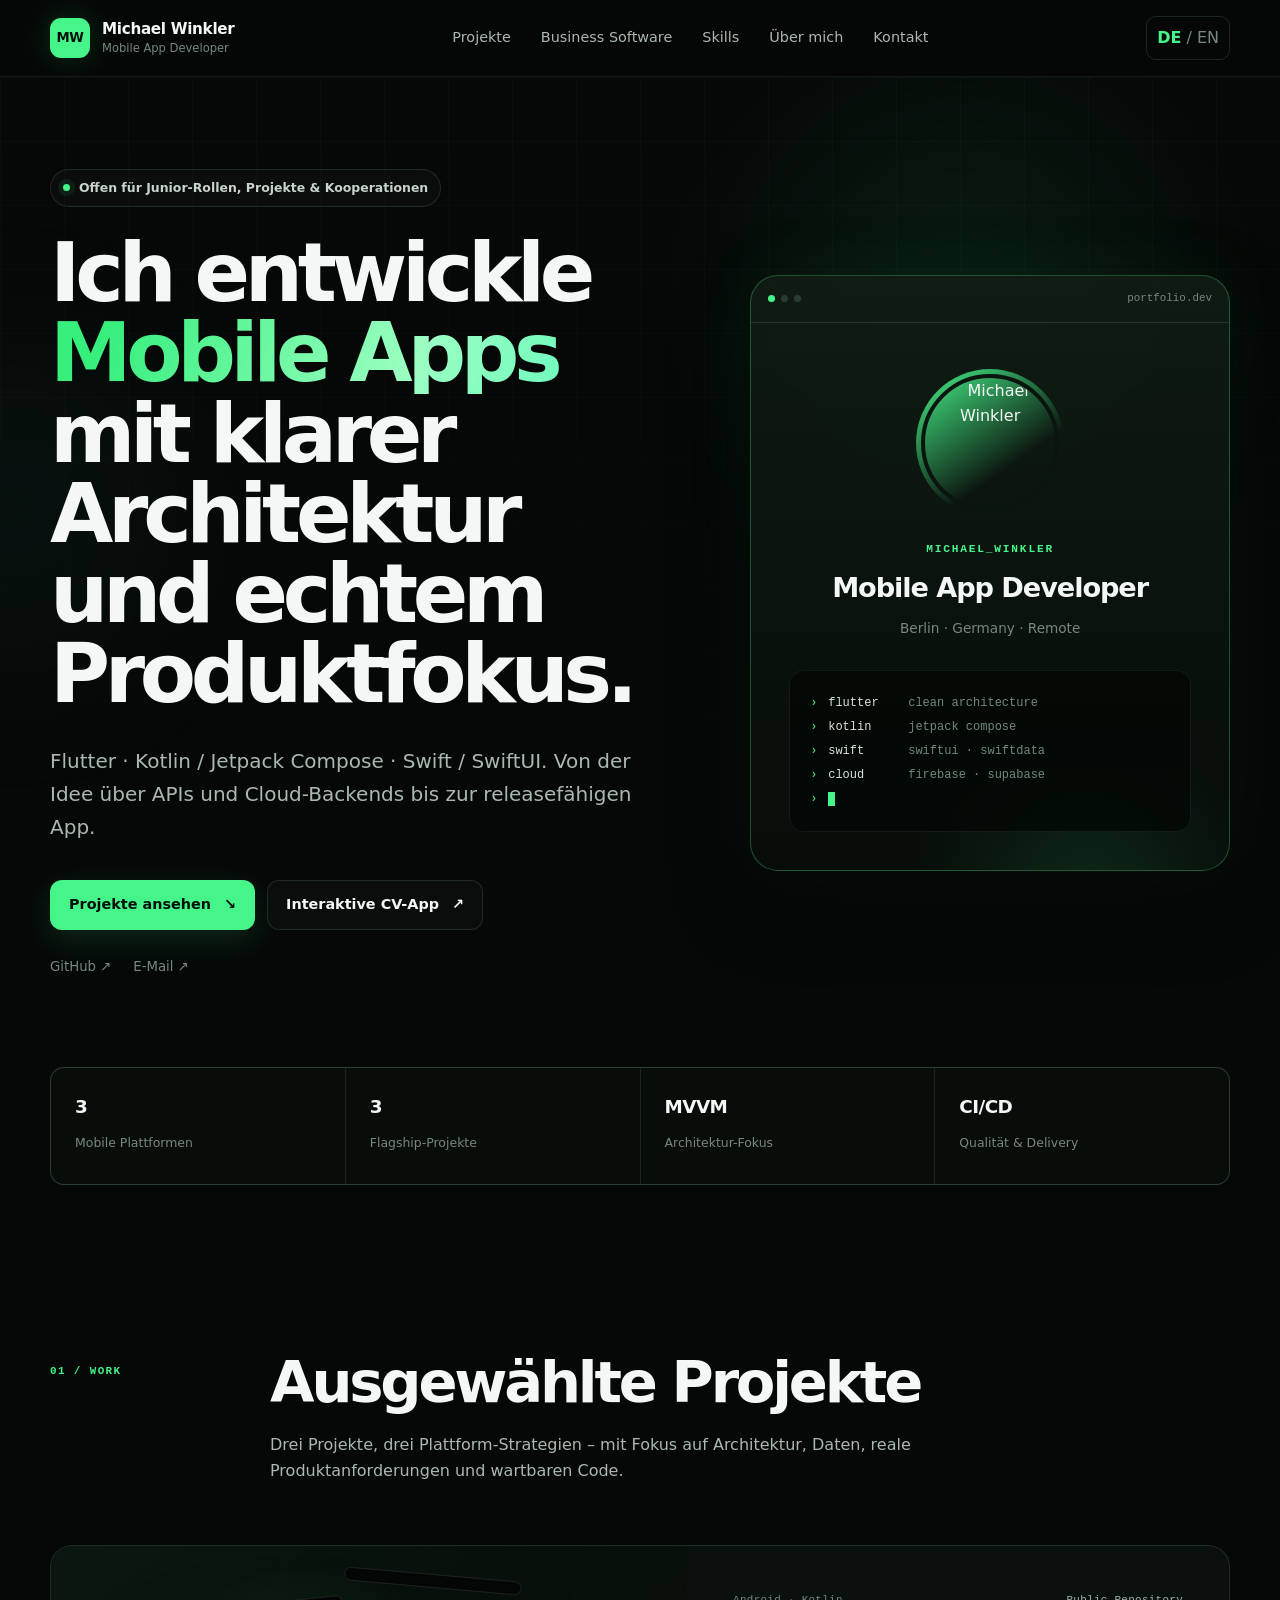
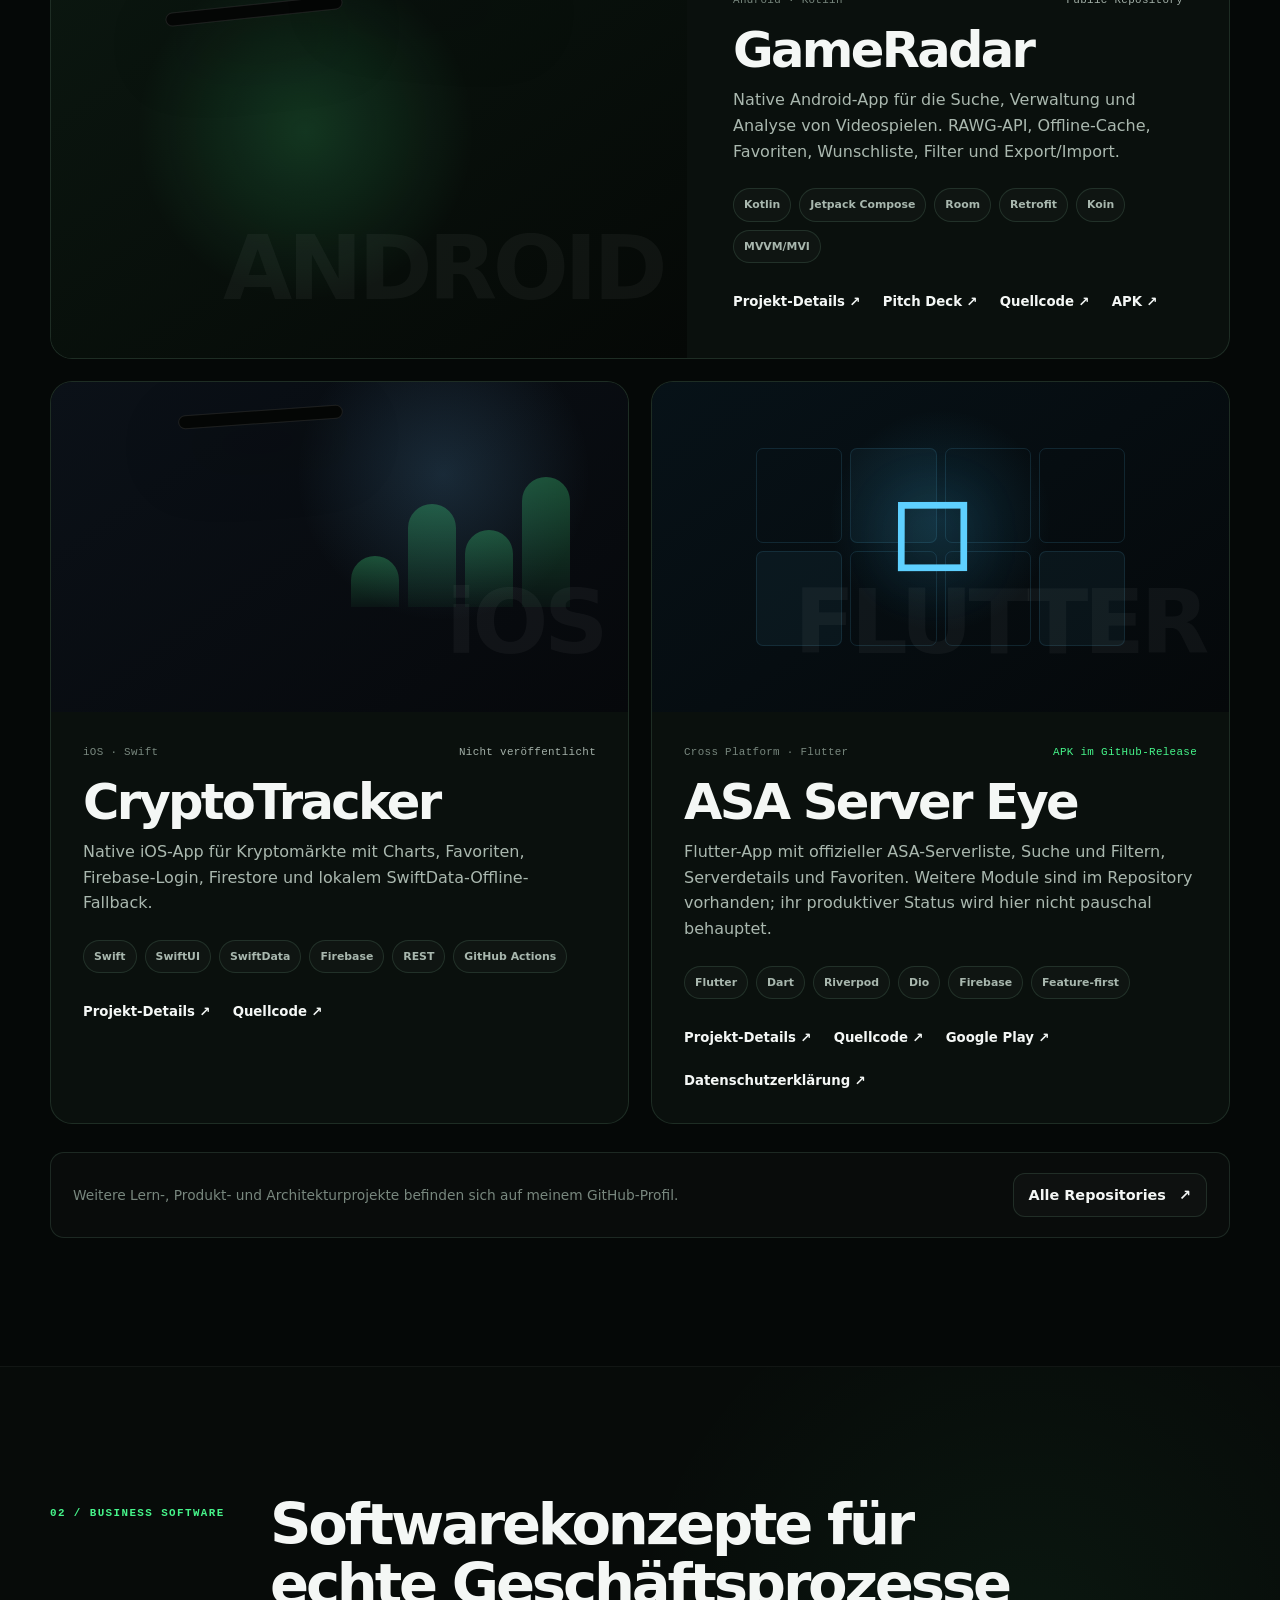
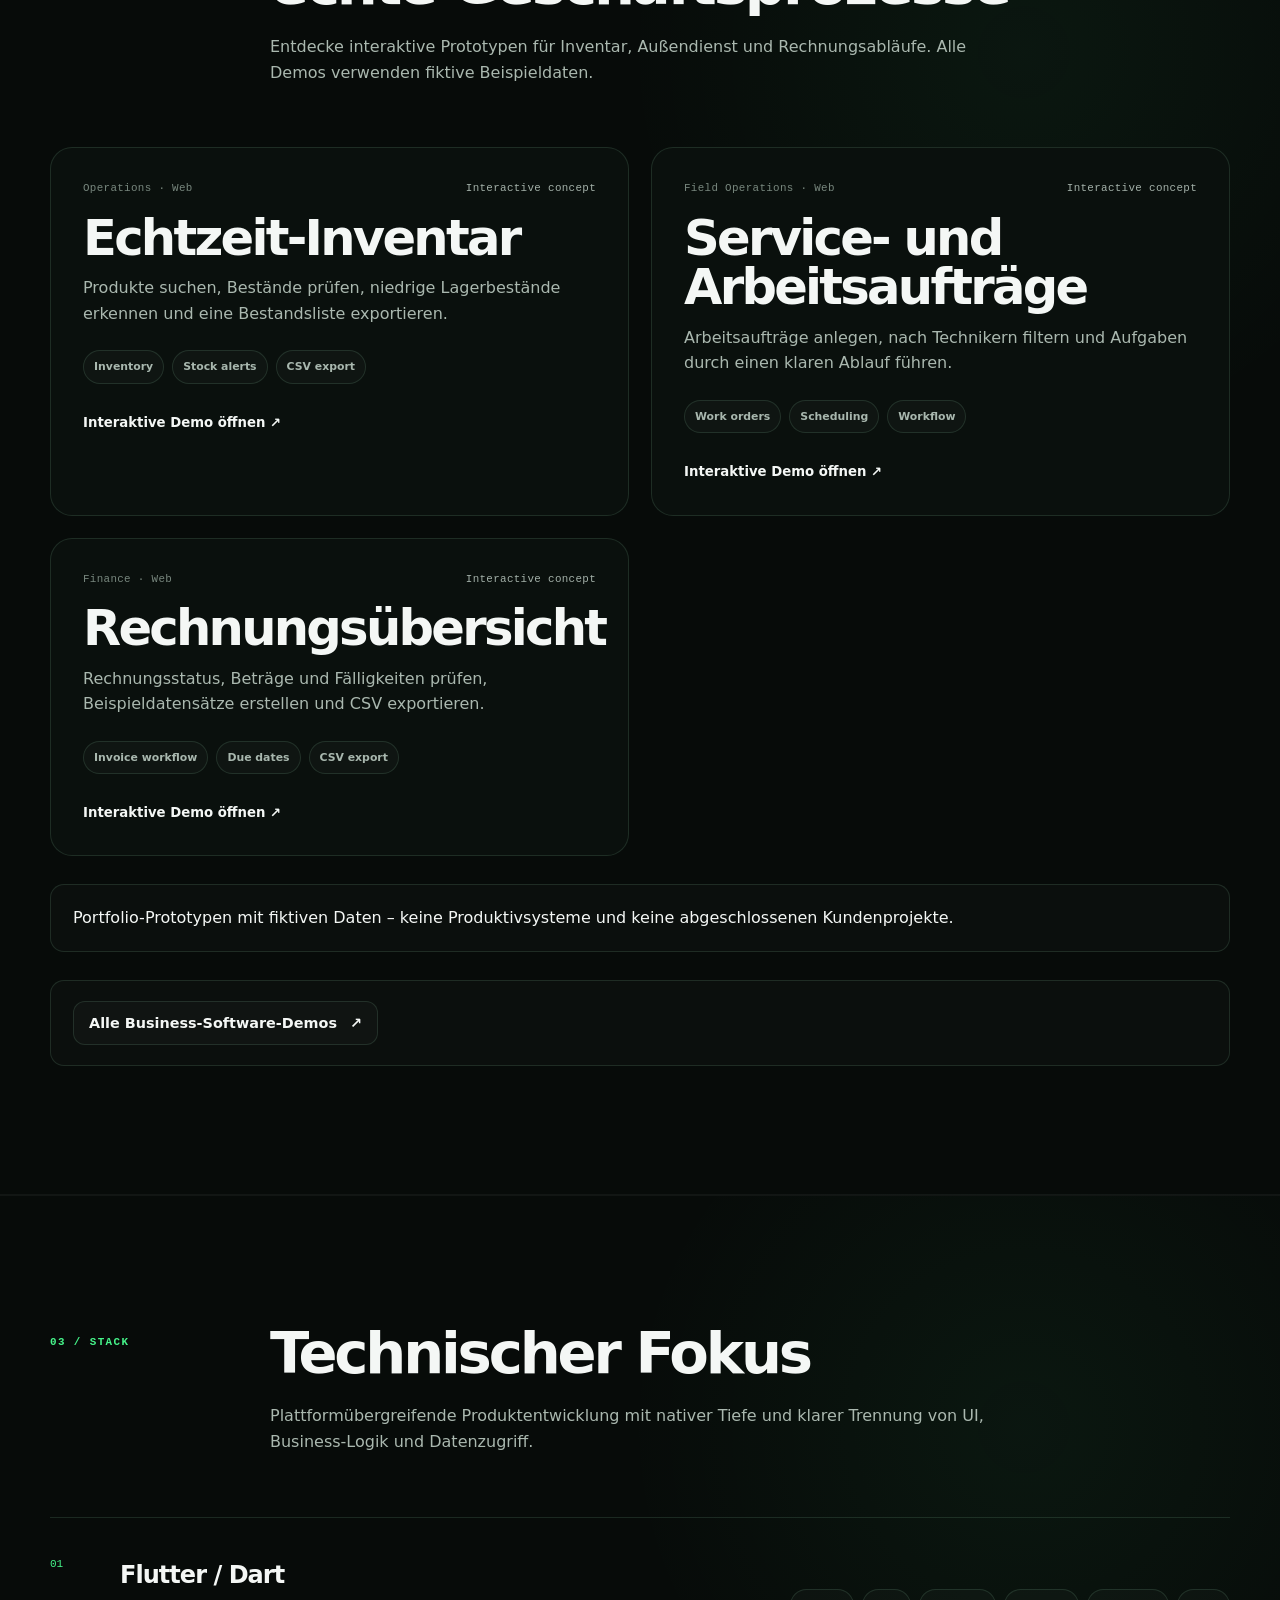
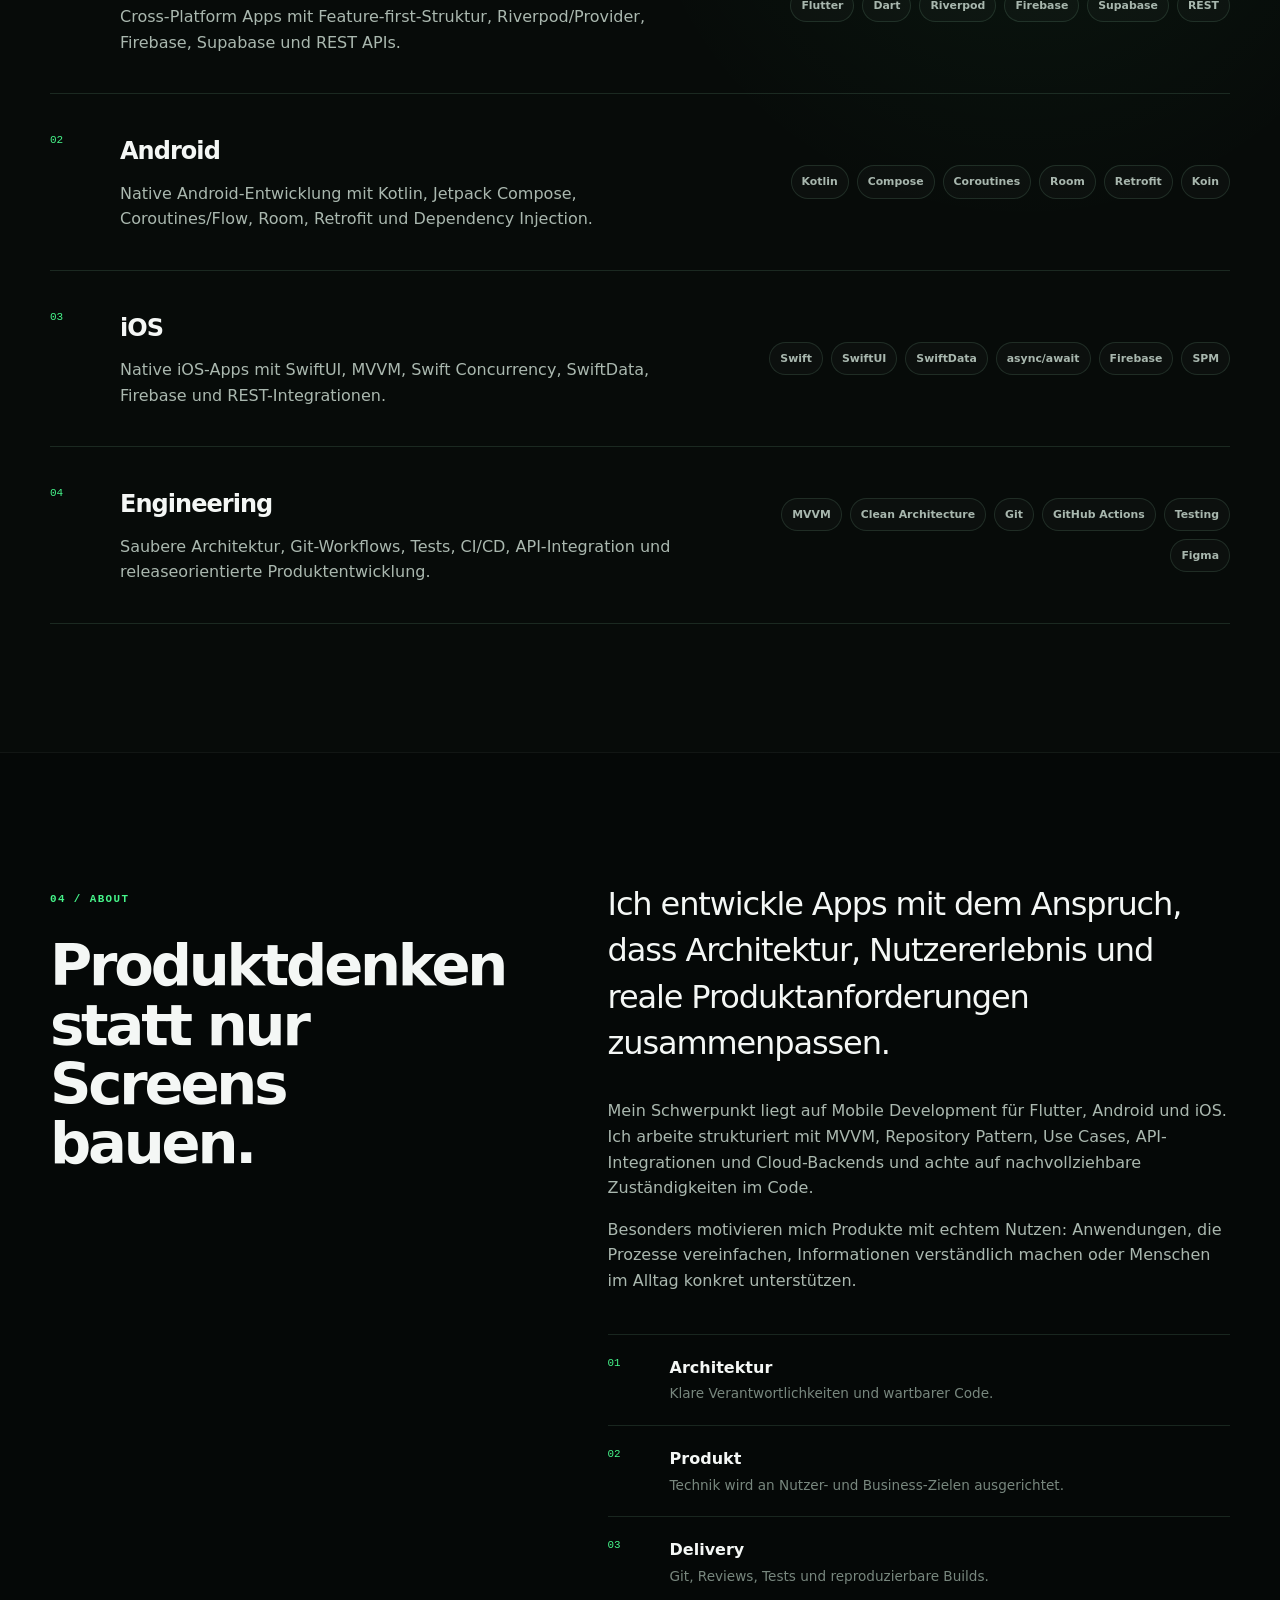
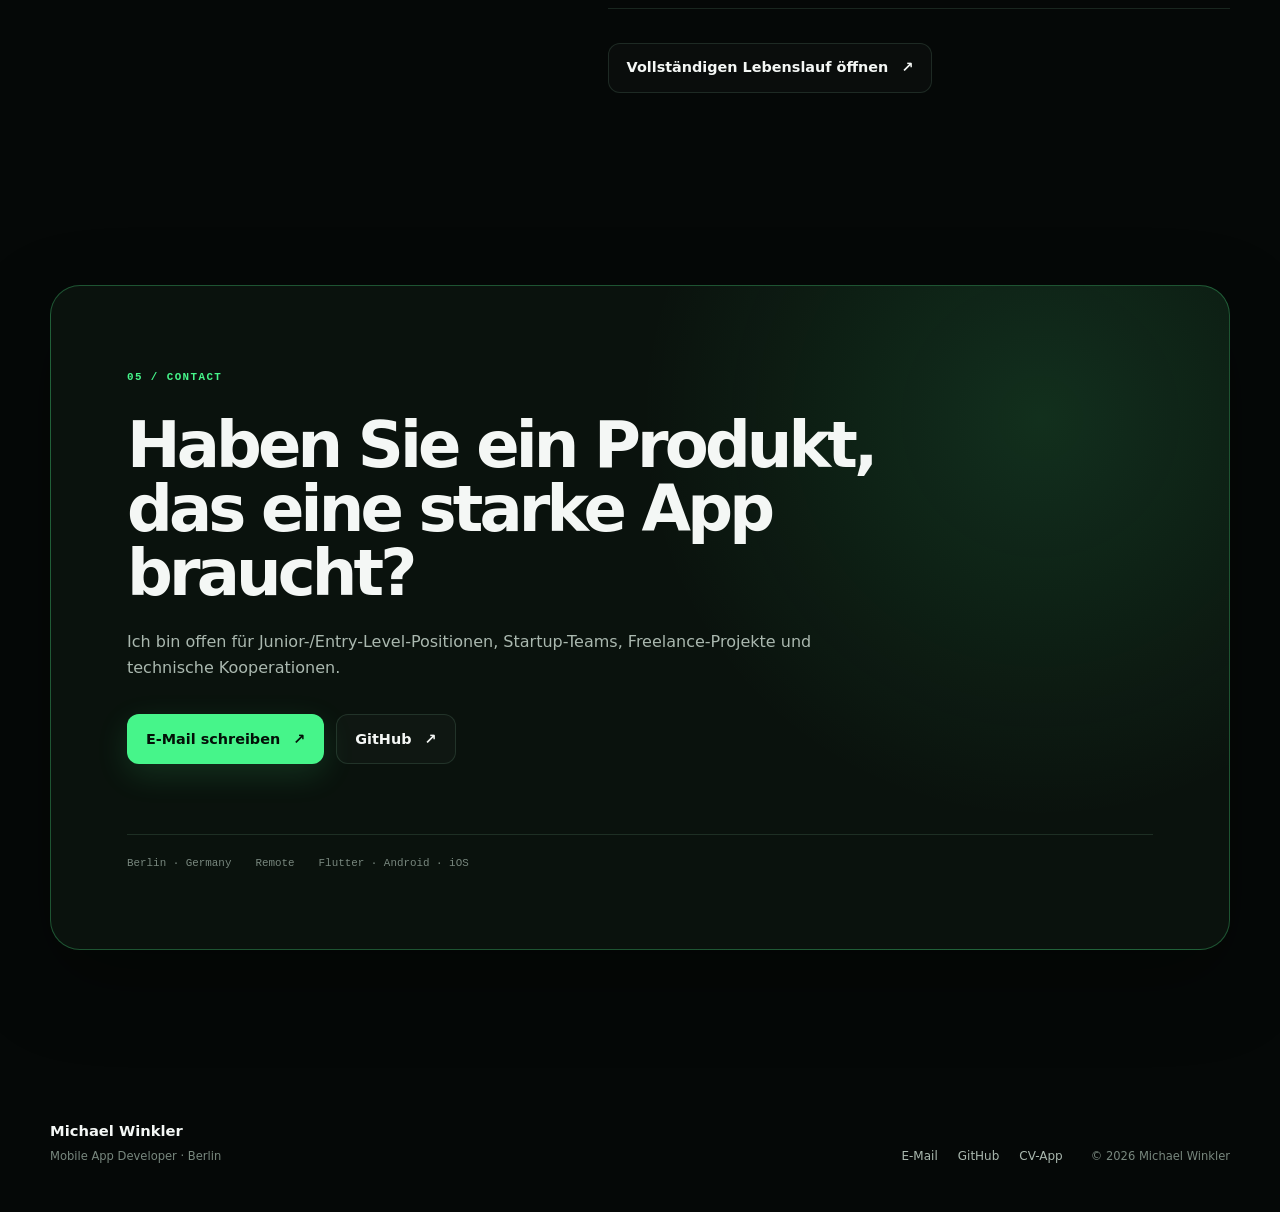
==== commit 470c824e: "Correct project release statuses and add Google Play link" ====
--- a/index.html
+++ b/index.html
@@ -298,12 +298,11 @@
             <div class="project-body">
               <div class="project-meta">
                 <span>iOS · Swift</span>
-                <span class="project-status" data-i18n="releaseCandidate">Release Candidate</span>
+                <span class="project-status" data-i18n="notReleased">Nicht veröffentlicht</span>
               </div>
               <h3>CryptoTracker</h3>
               <p data-i18n="cryptoDescription">
-                Native iOS-App für Kryptomärkte mit Charts, Favoriten, Firebase-Login,
-                Firestore und lokalem SwiftData-Offline-Fallback.
+                iOS-Projekt für Kryptomarktdaten und Charts. Die App wurde nicht veröffentlicht.
               </p>
 
               <div class="chip-row">
@@ -337,12 +336,11 @@
             <div class="project-body">
               <div class="project-meta">
                 <span>Cross Platform · Flutter</span>
-                <span class="project-status live" data-i18n="published">Android veröffentlicht</span>
+                <span class="project-status live" data-i18n="published">Im Google Play Store veröffentlicht</span>
               </div>
               <h3>ASA Server Eye</h3>
               <p data-i18n="asaDescription">
-                Flutter Companion-App mit Serverdaten, Favoriten, Alerts, Profilen,
-                rollenbasierter Sichtbarkeit, Firebase und Premium-Zugängen.
+                Veröffentlichte Flutter-App für ARK: Survival Ascended mit Live-Serverübersicht und Favoriten.
               </p>
 
               <div class="chip-row">
@@ -361,11 +359,17 @@
                 >Quellcode ↗</a>
                 <a
                   class="text-link"
+                  href="https://play.google.com/store/apps/details?id=com.jchillah.asaservereye"
+                  target="_blank"
+                  rel="noopener noreferrer"
+                >Google Play ↗</a>
+                <a
+                  class="text-link"
                   href="https://jchillah.github.io/asa-server-eye-privacy-policy/"
                   target="_blank"
                   rel="noopener noreferrer"
                   data-i18n="privacyPage"
-                >Support-Seite ↗</a>
+                >Datenschutzerklärung ↗</a>
               </div>
             </div>
           </article>
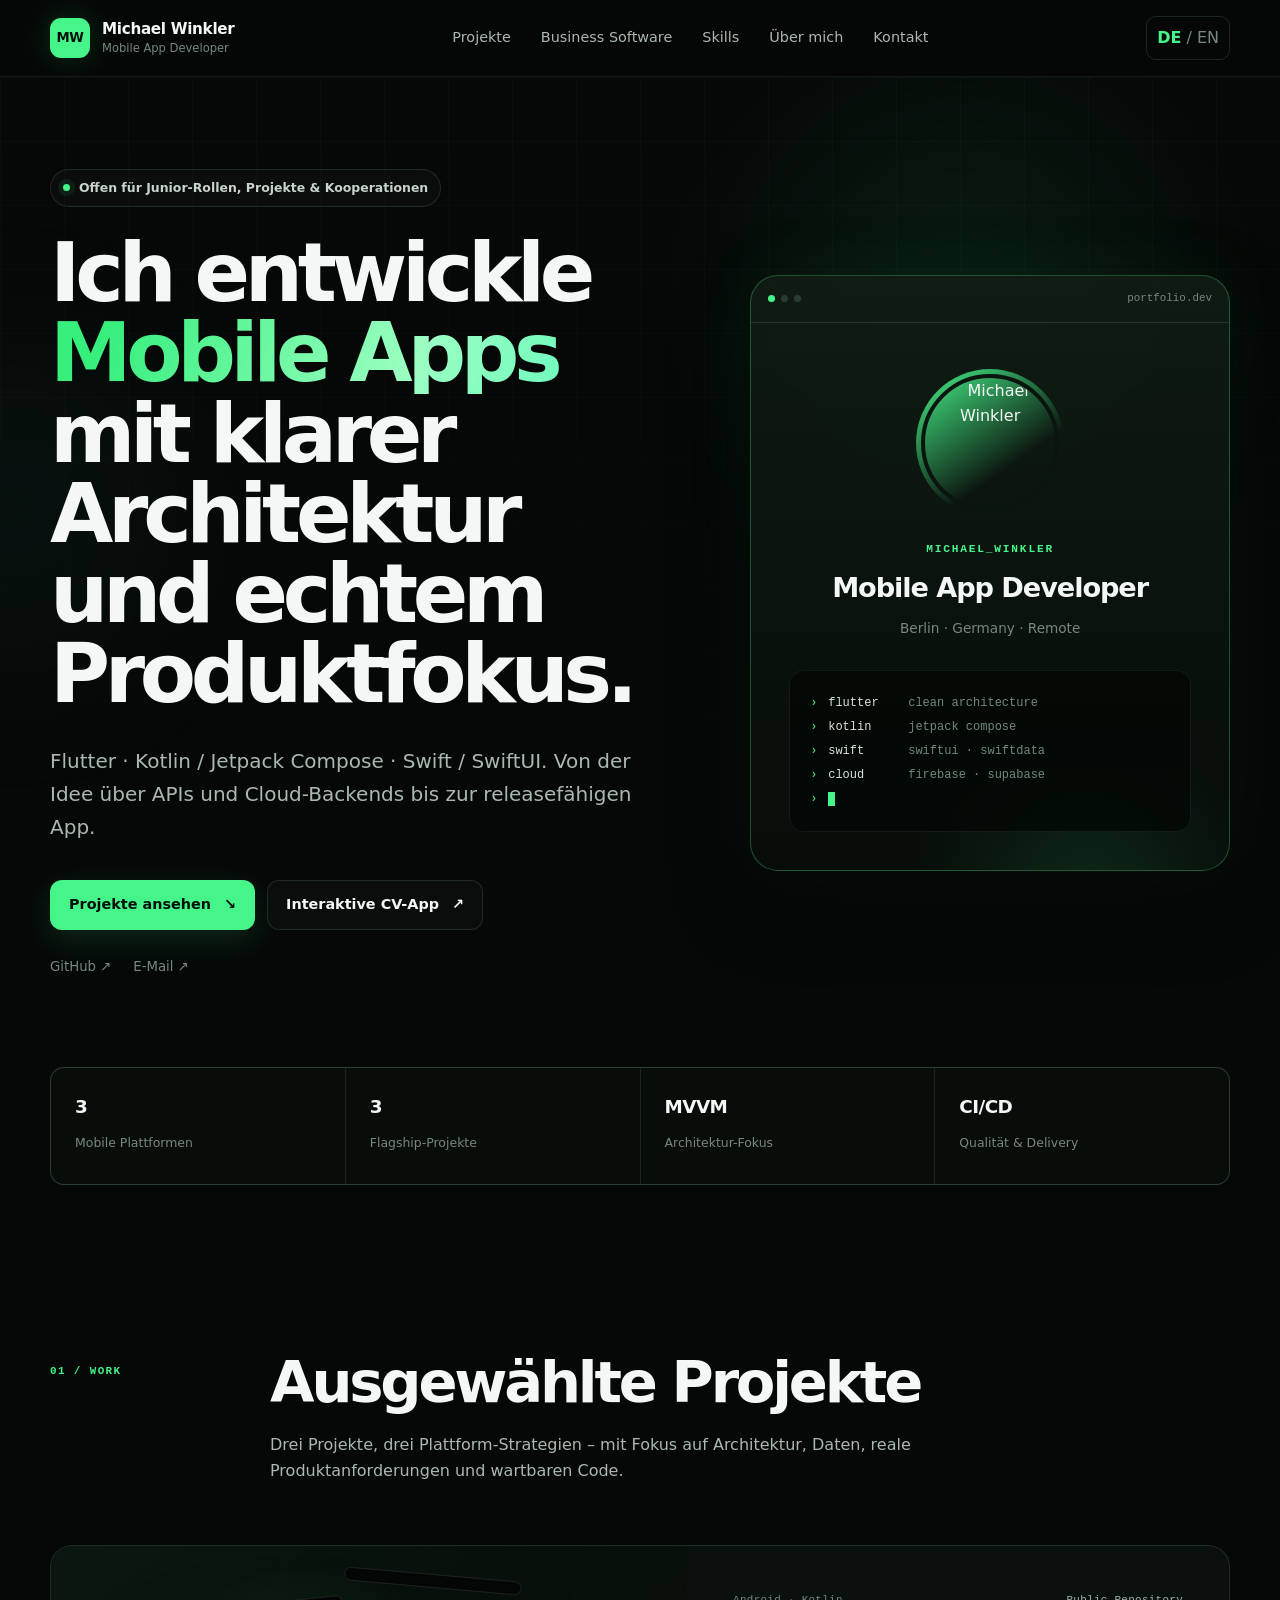
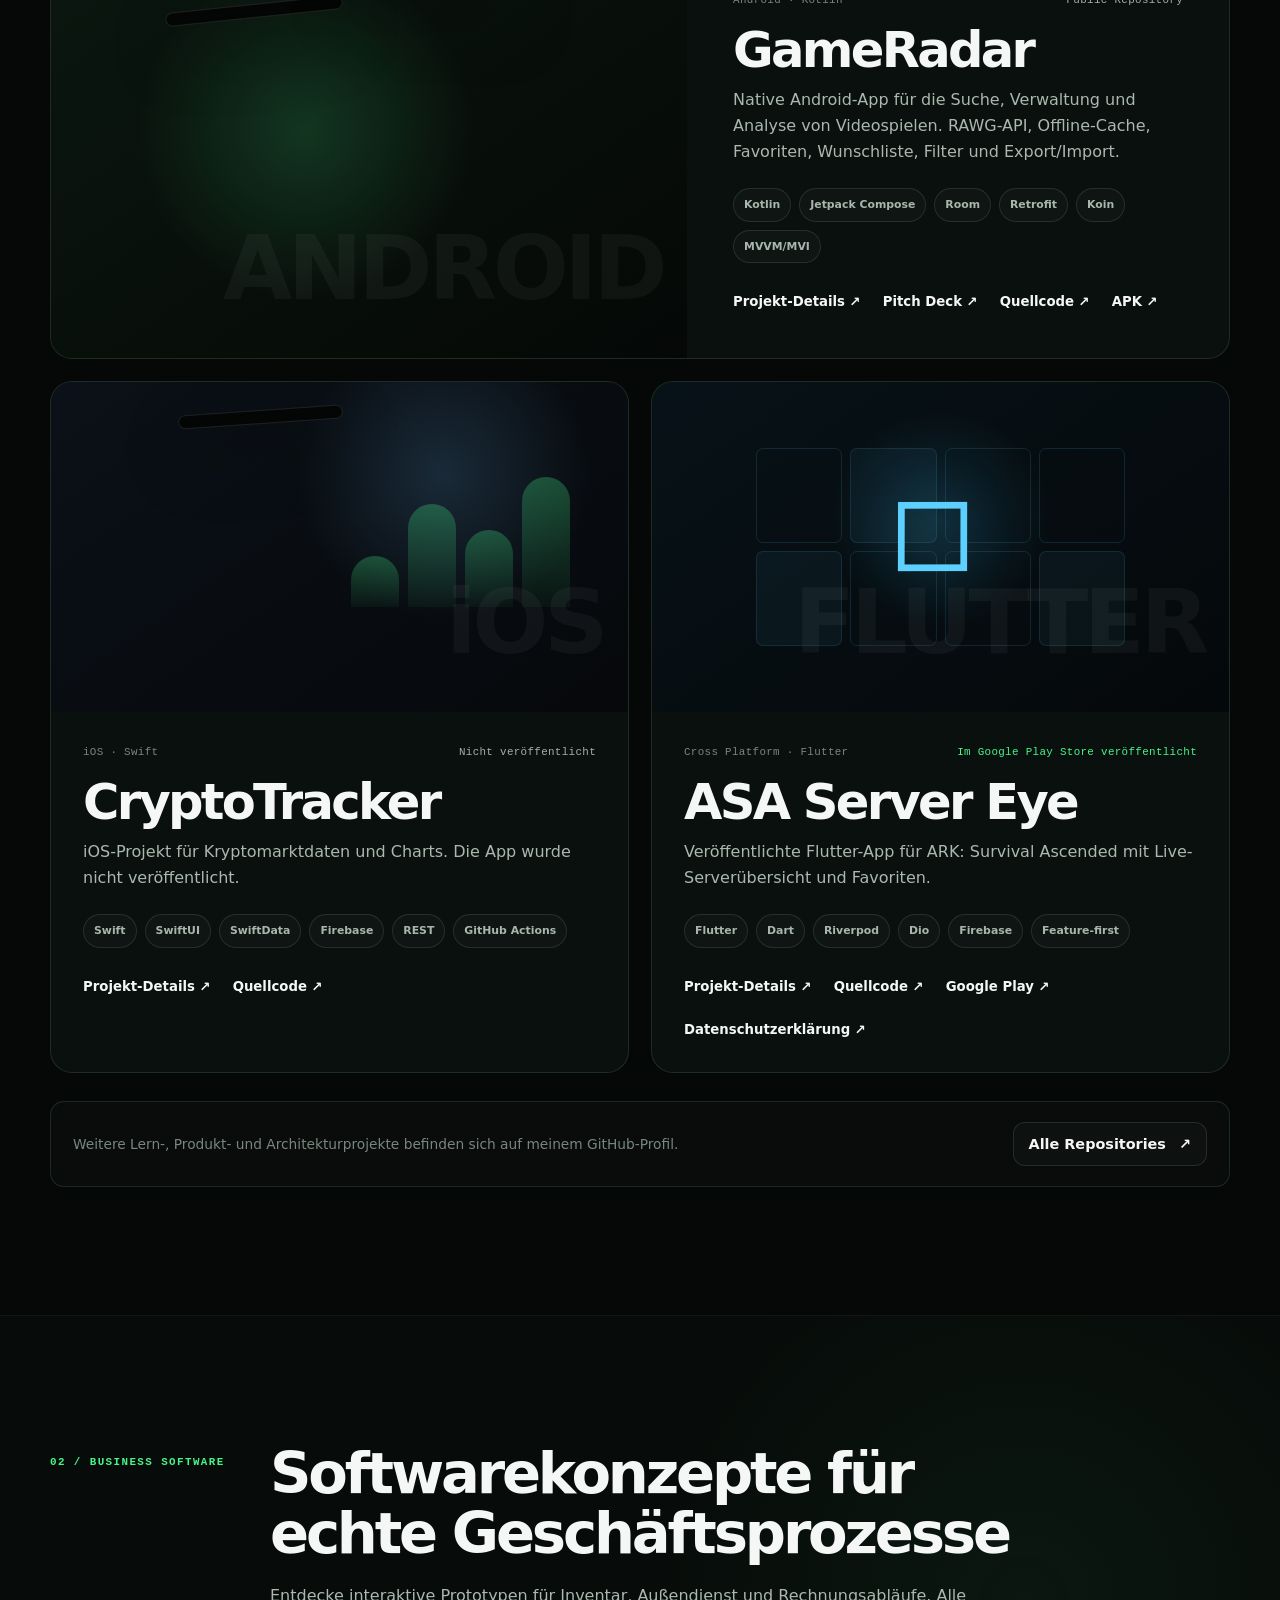
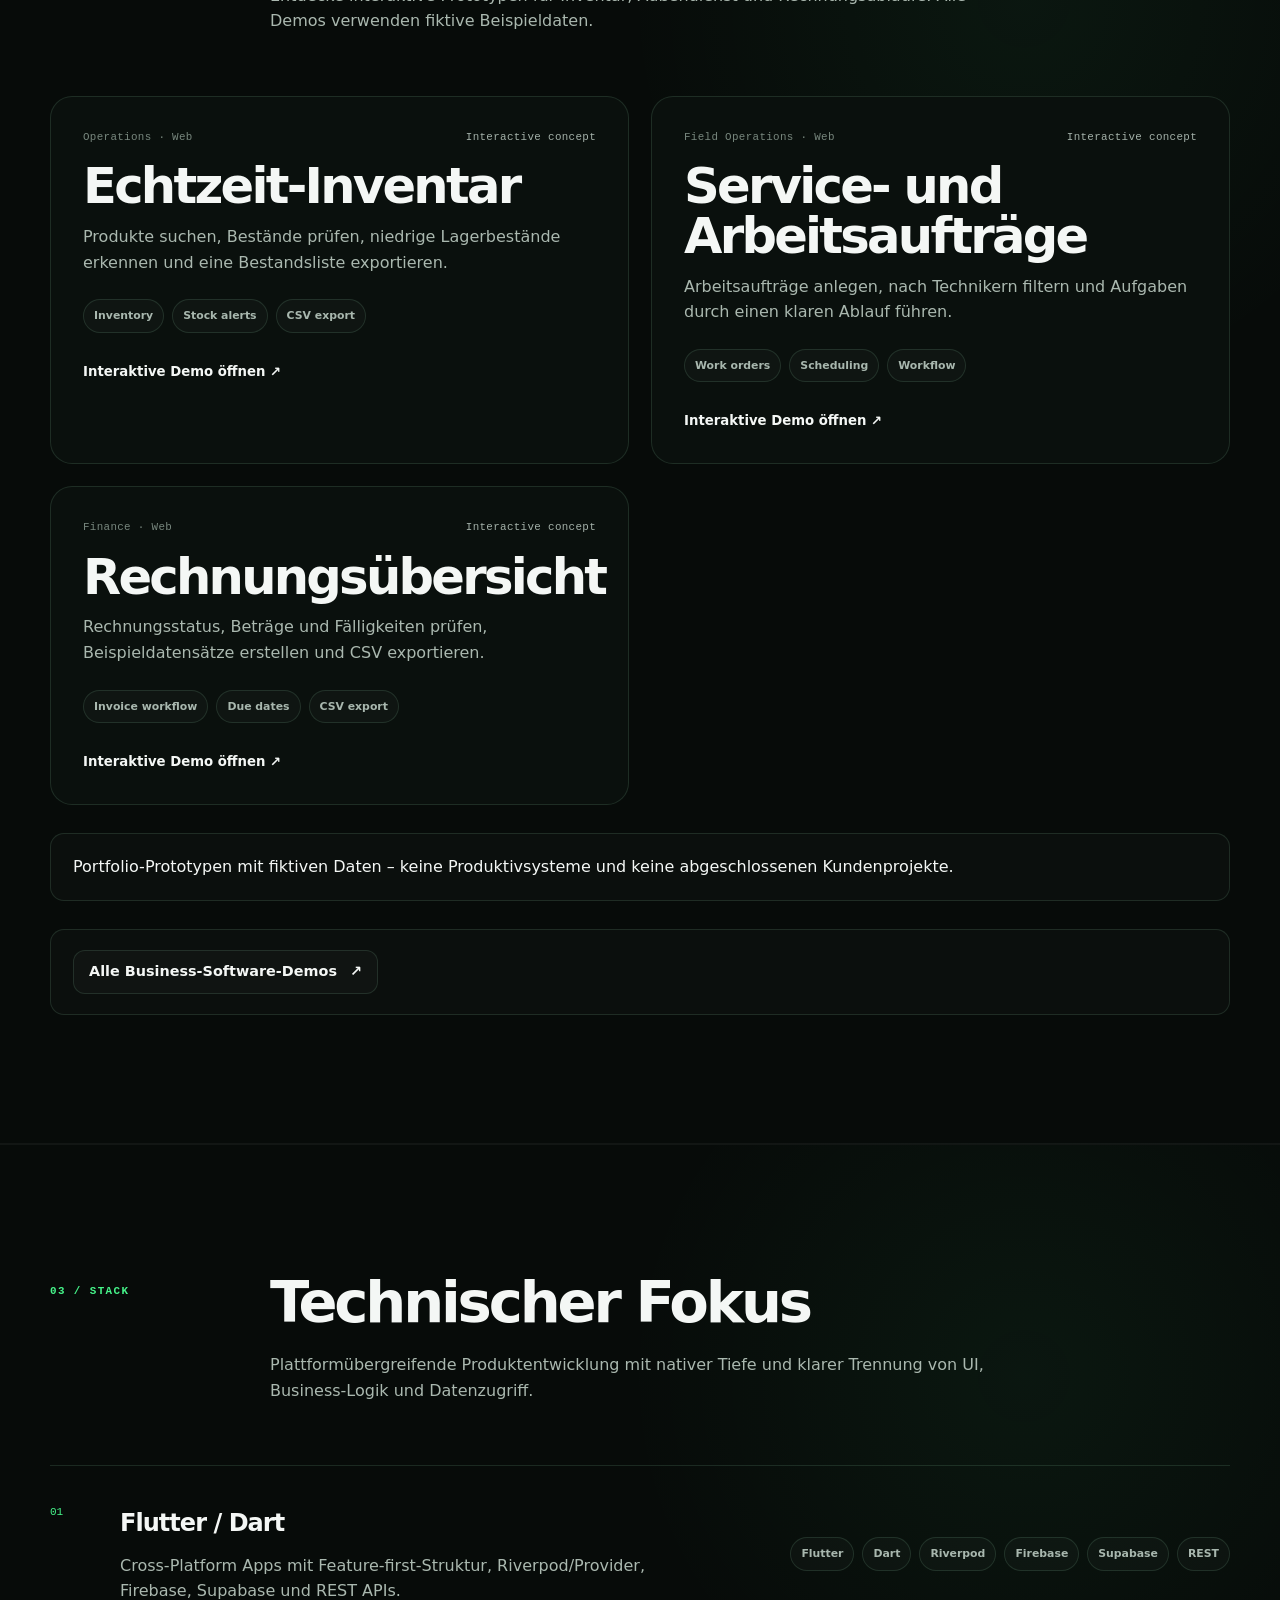
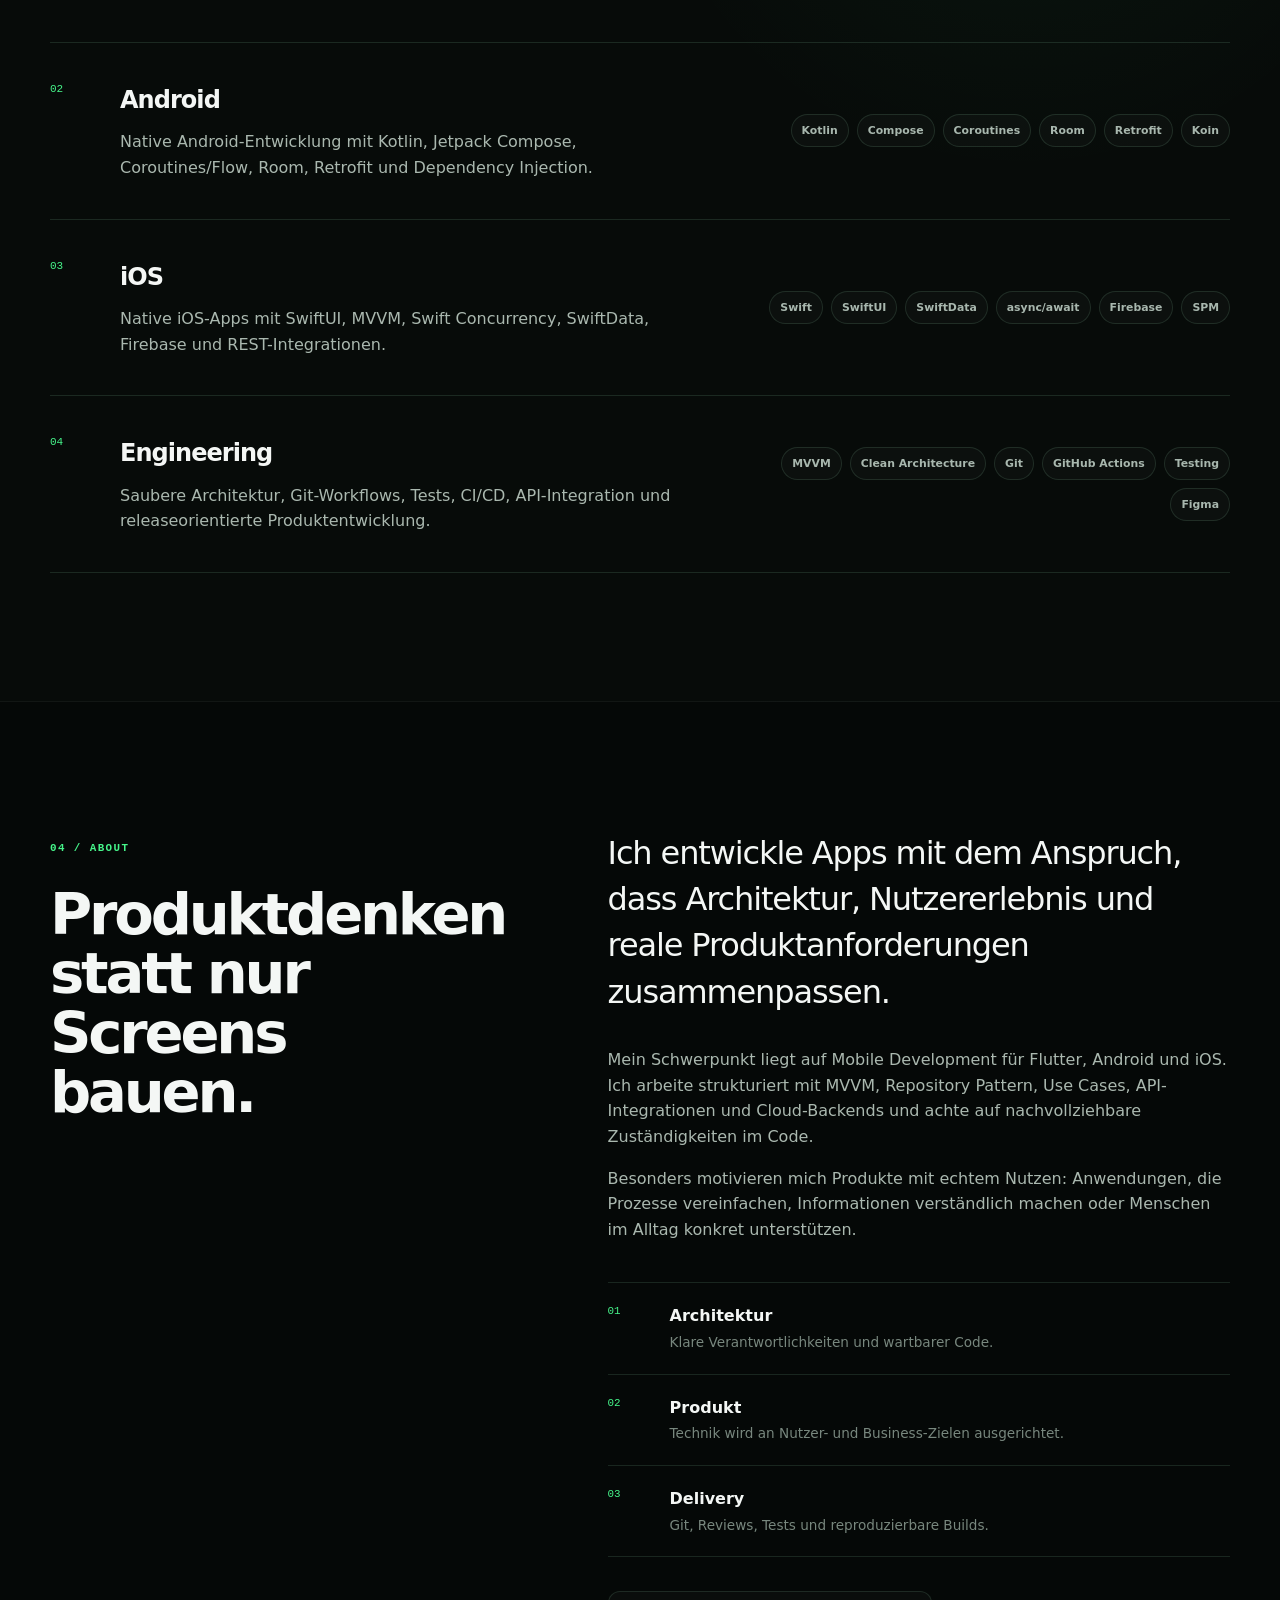
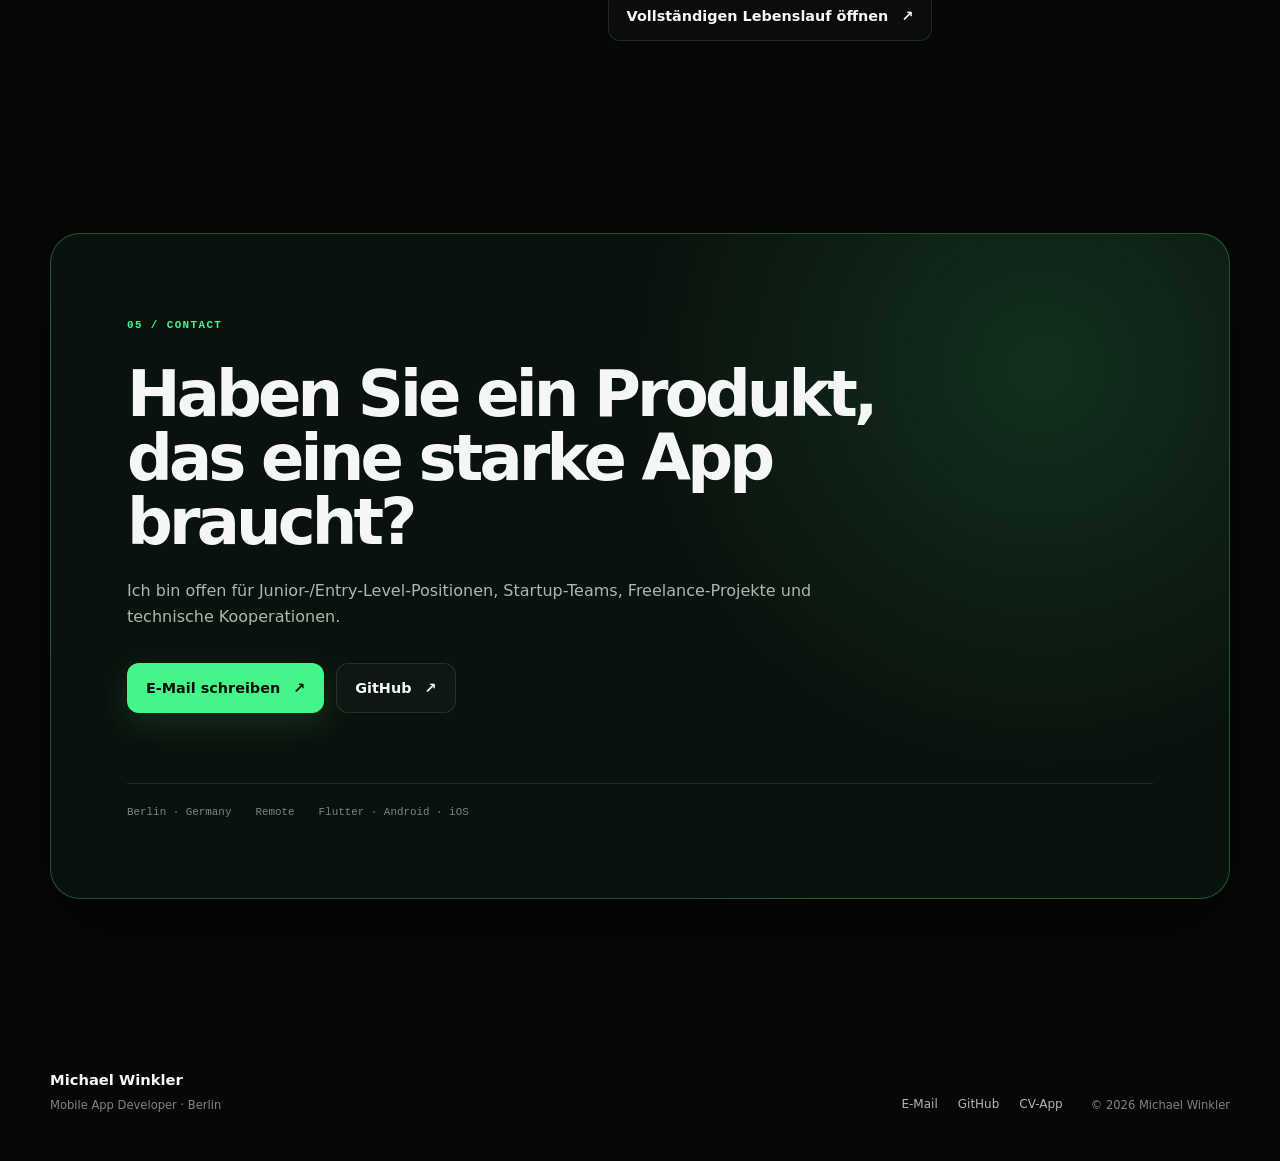
==== commit 3928e804: "feat: align portfolio navigation label" ====
--- a/index.html
+++ b/index.html
@@ -74,7 +74,7 @@
 
       <nav class="desktop-nav" aria-label="Hauptnavigation">
         <a href="#projects" data-i18n="navProjects">Projekte</a>
-        <a href="business-solutions.html" data-i18n="navSolutions">Business Software</a>
+        <a href="business-solutions.html" data-i18n="navSolutions">Geschäftslösungen</a>
         <a href="#skills" data-i18n="navSkills">Skills</a>
         <a href="#about" data-i18n="navAbout">Über mich</a>
         <a href="#contact" data-i18n="navContact">Kontakt</a>
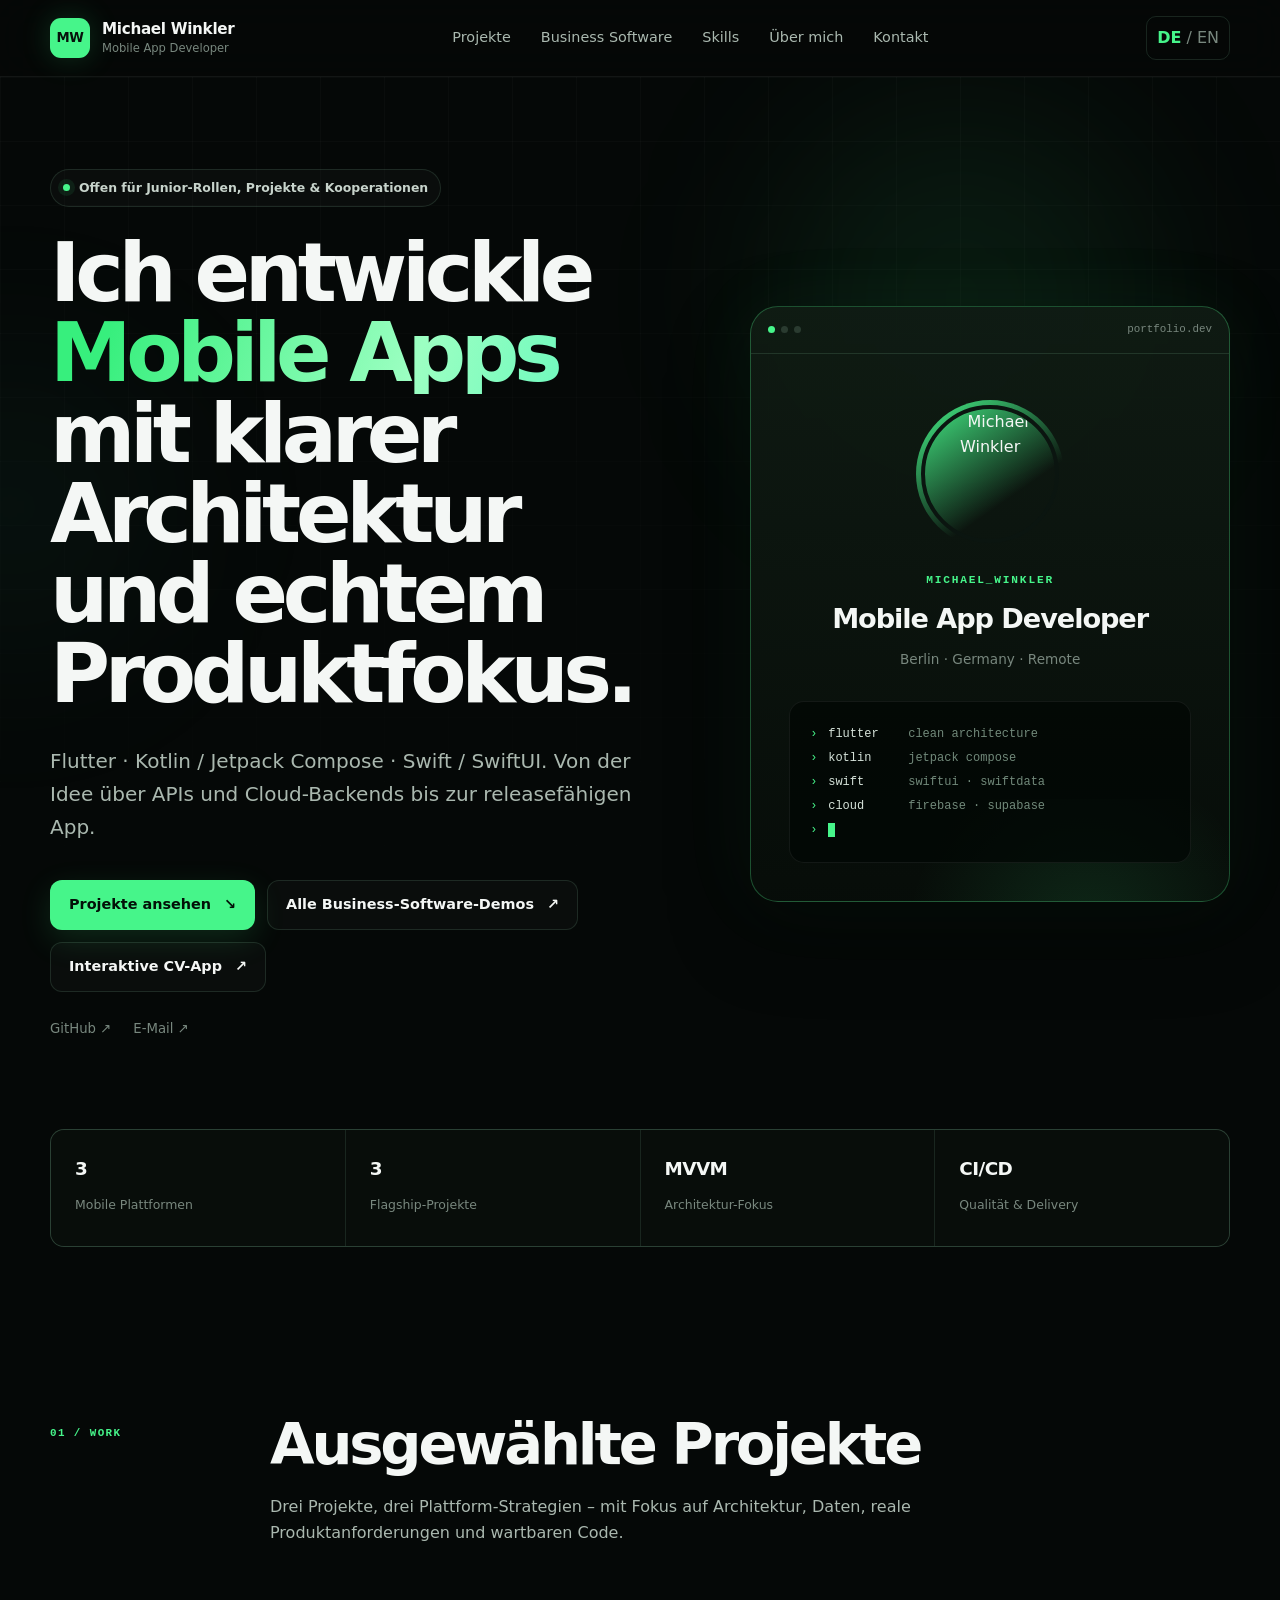
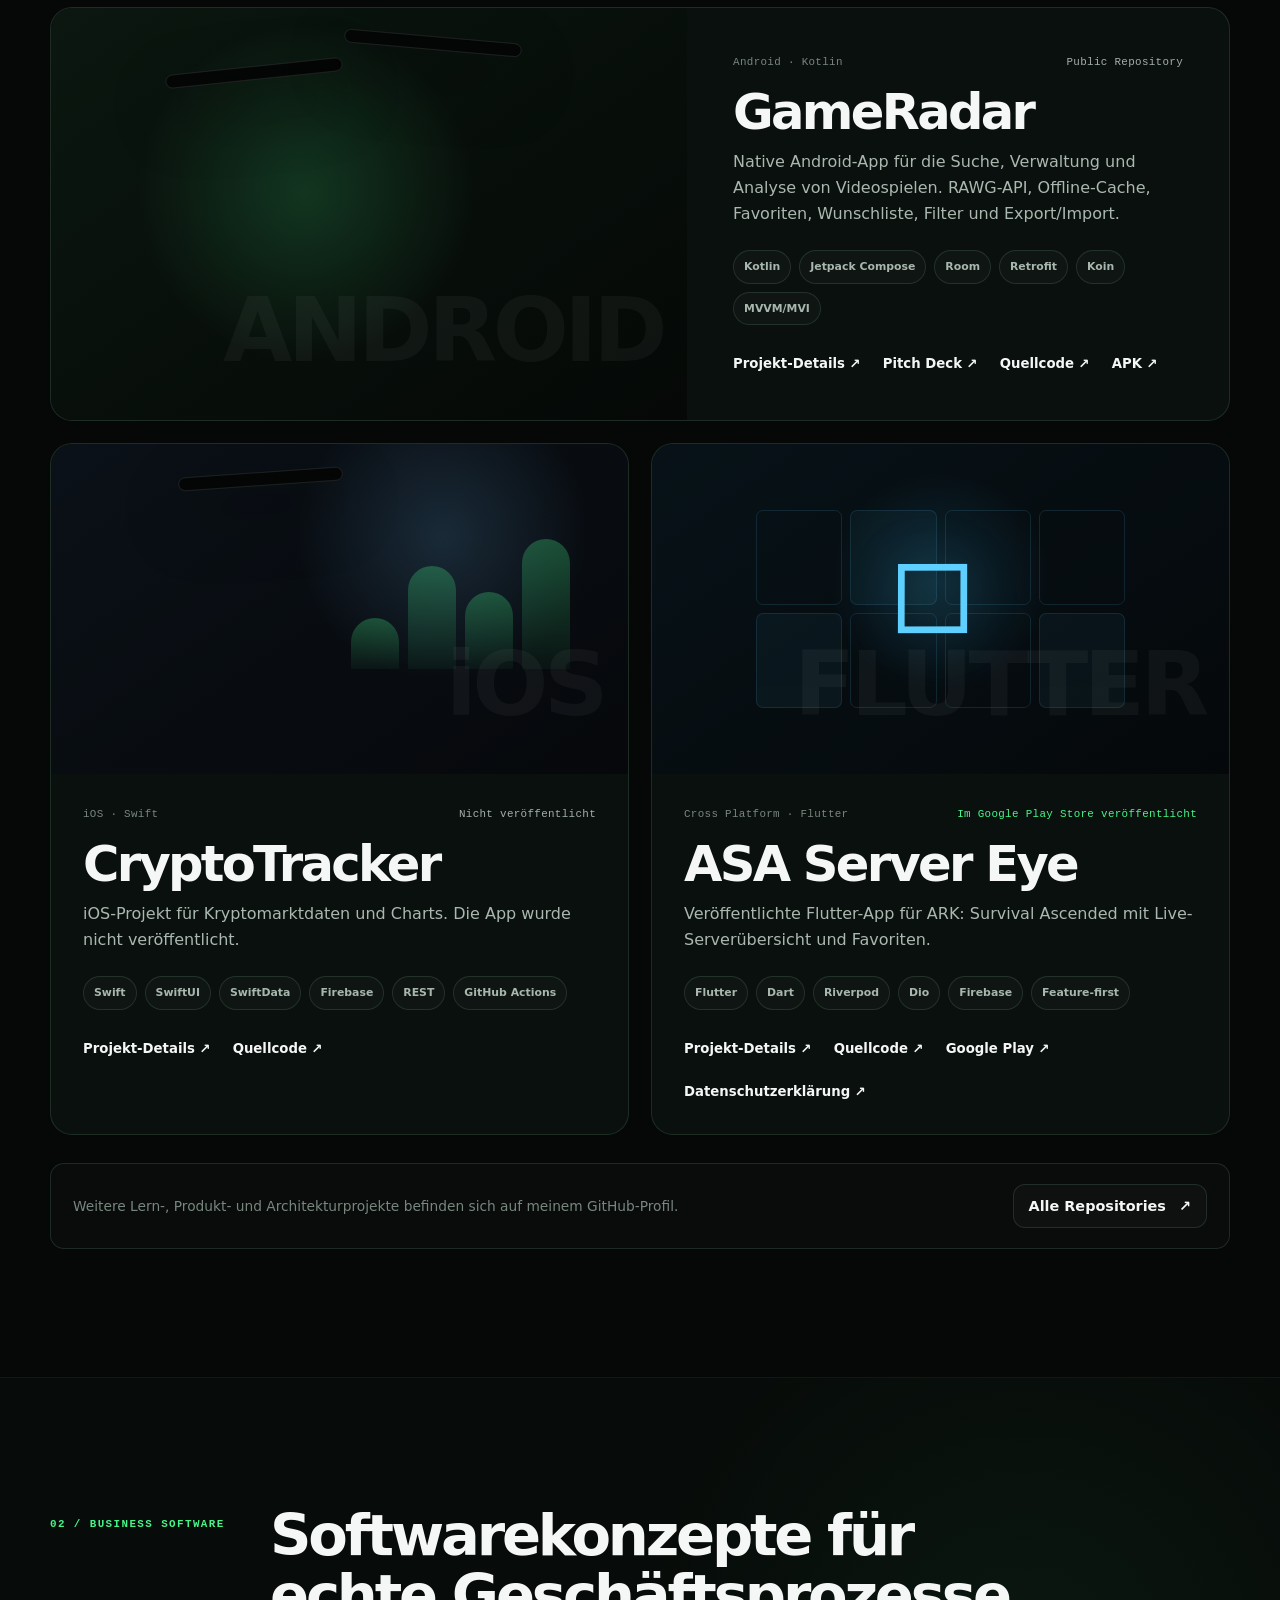
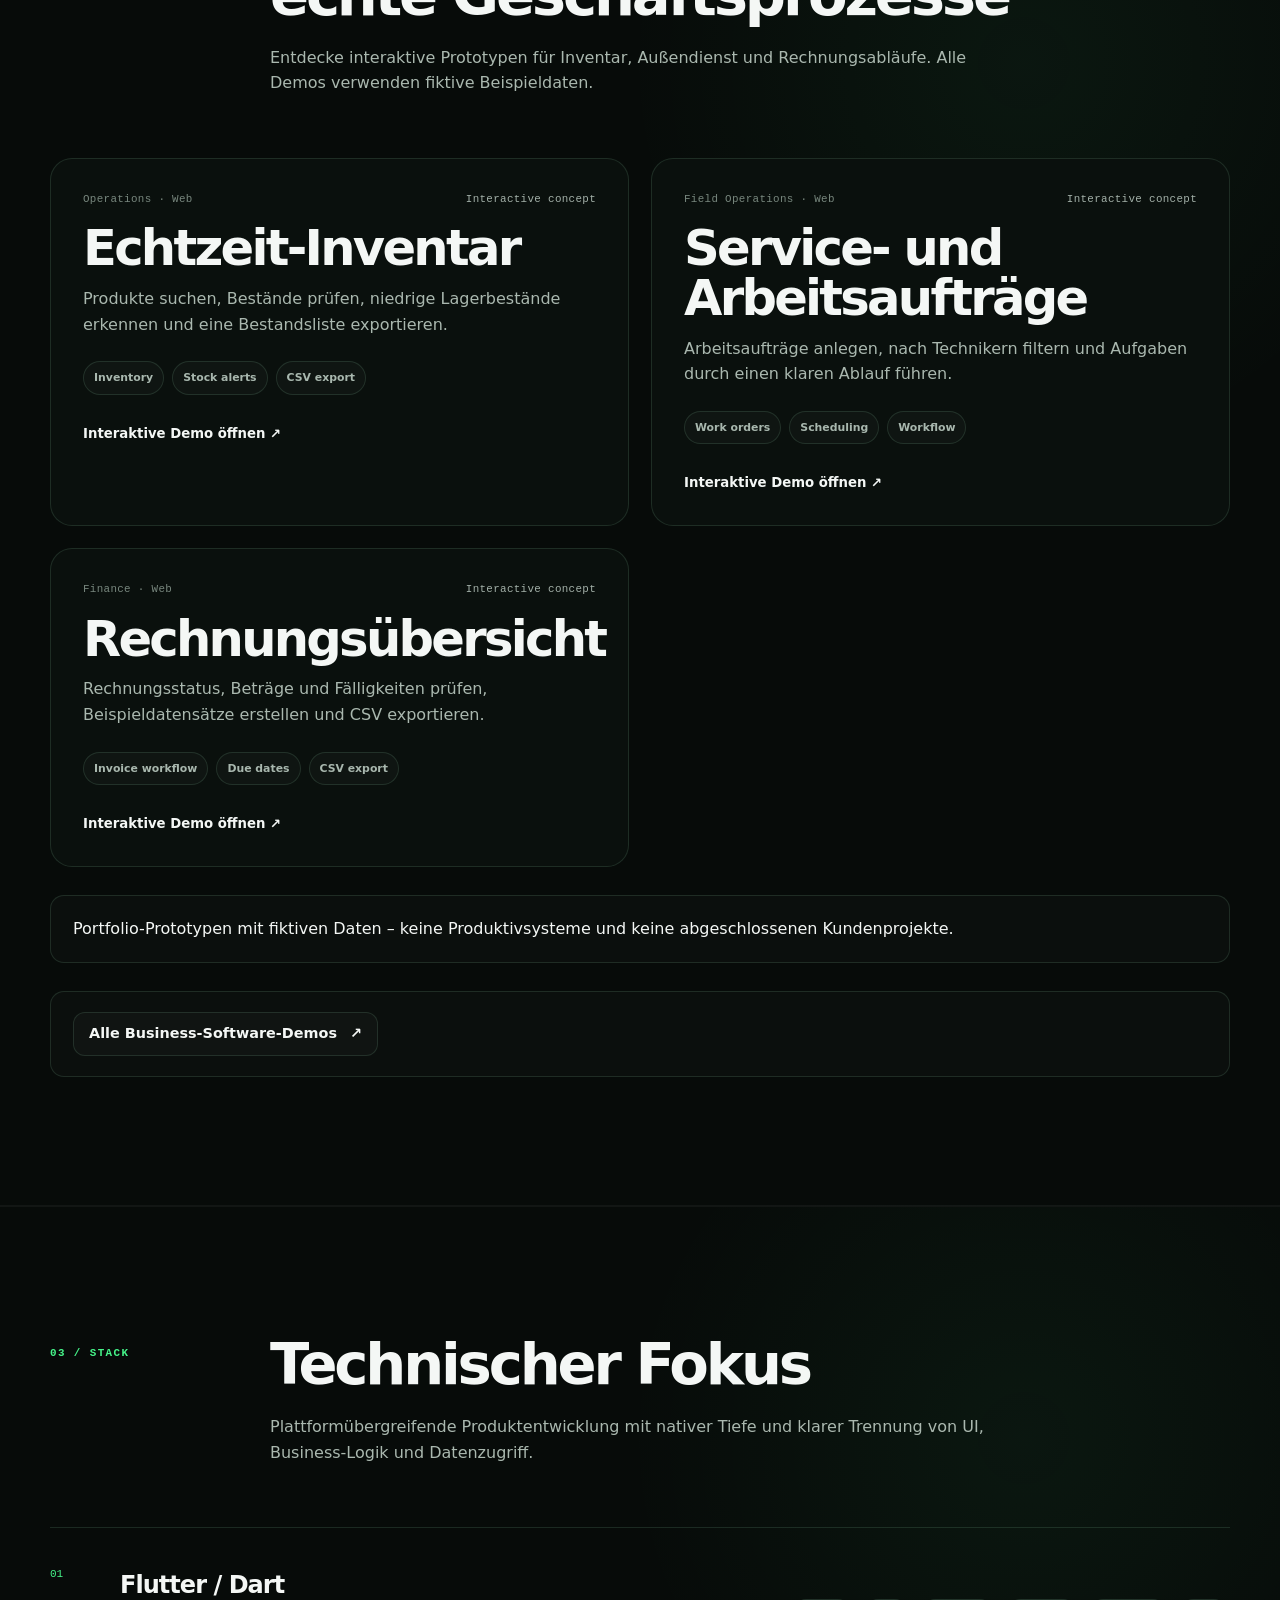
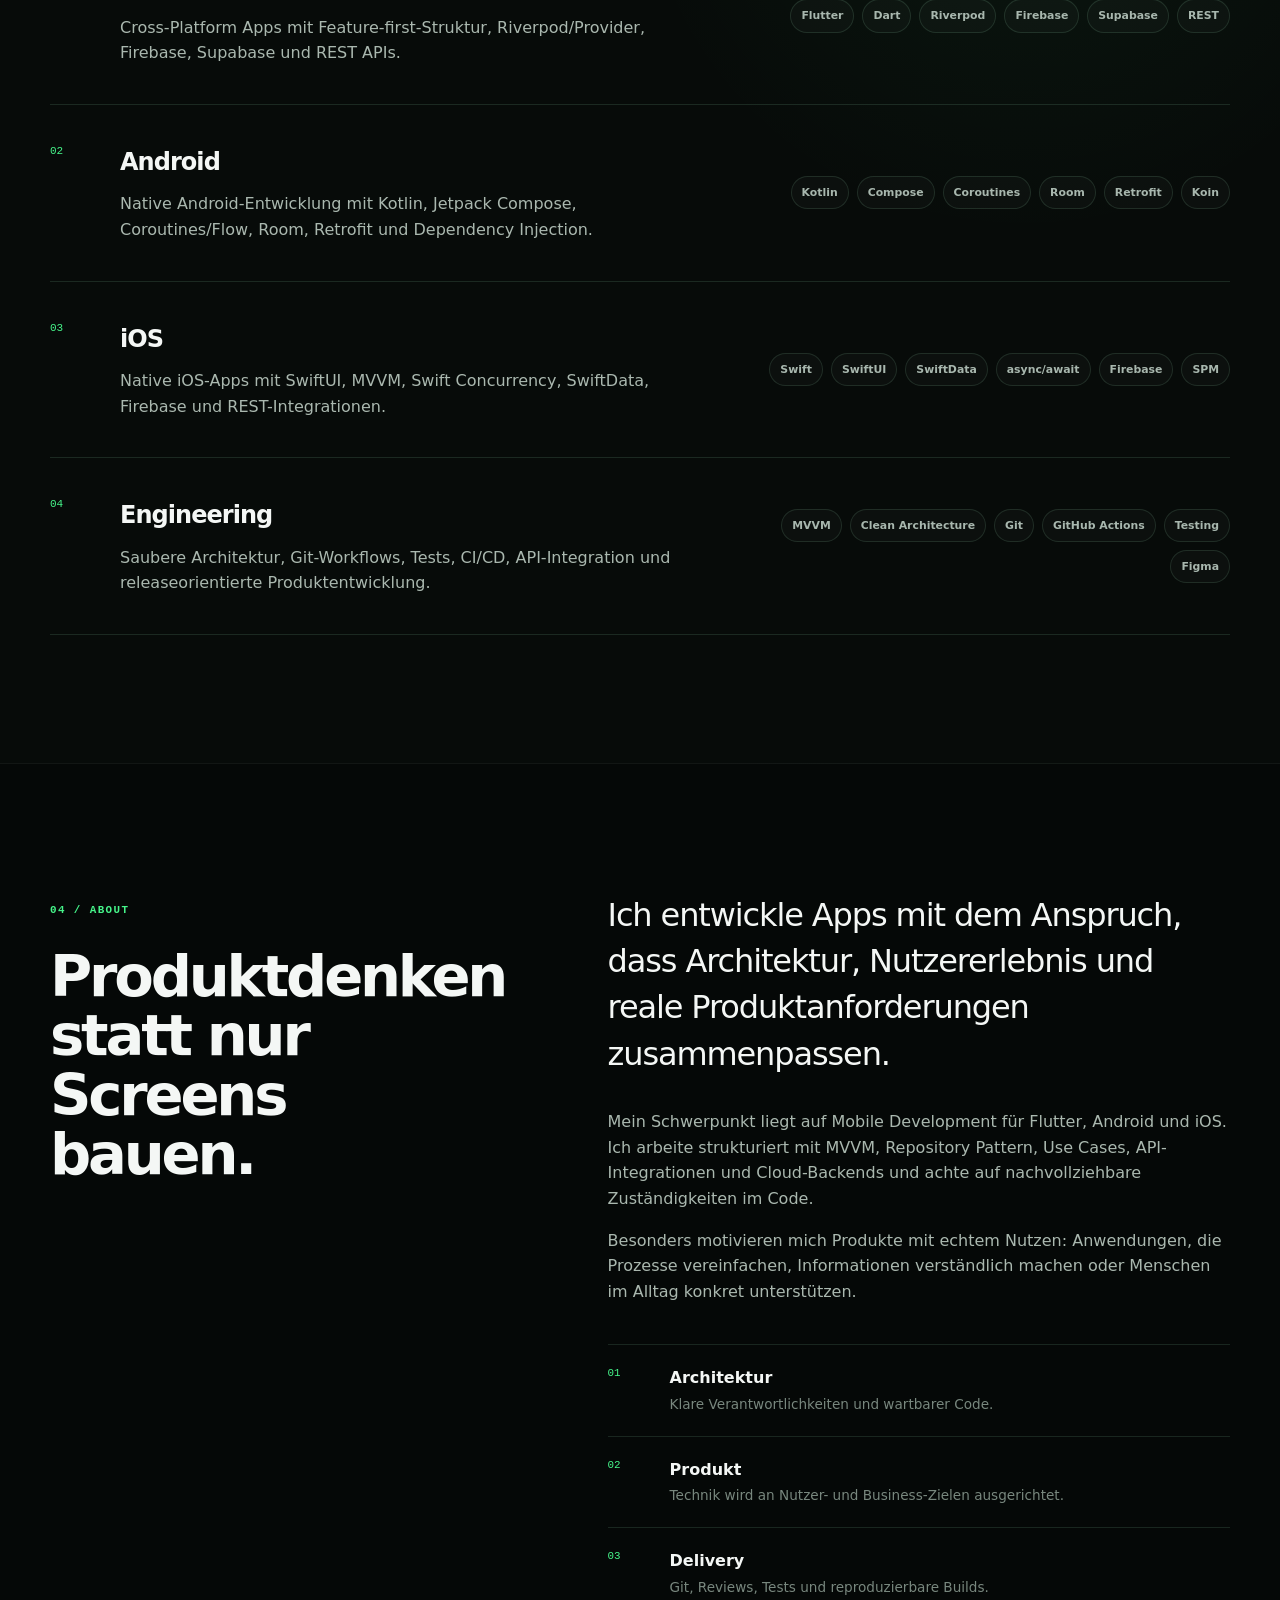
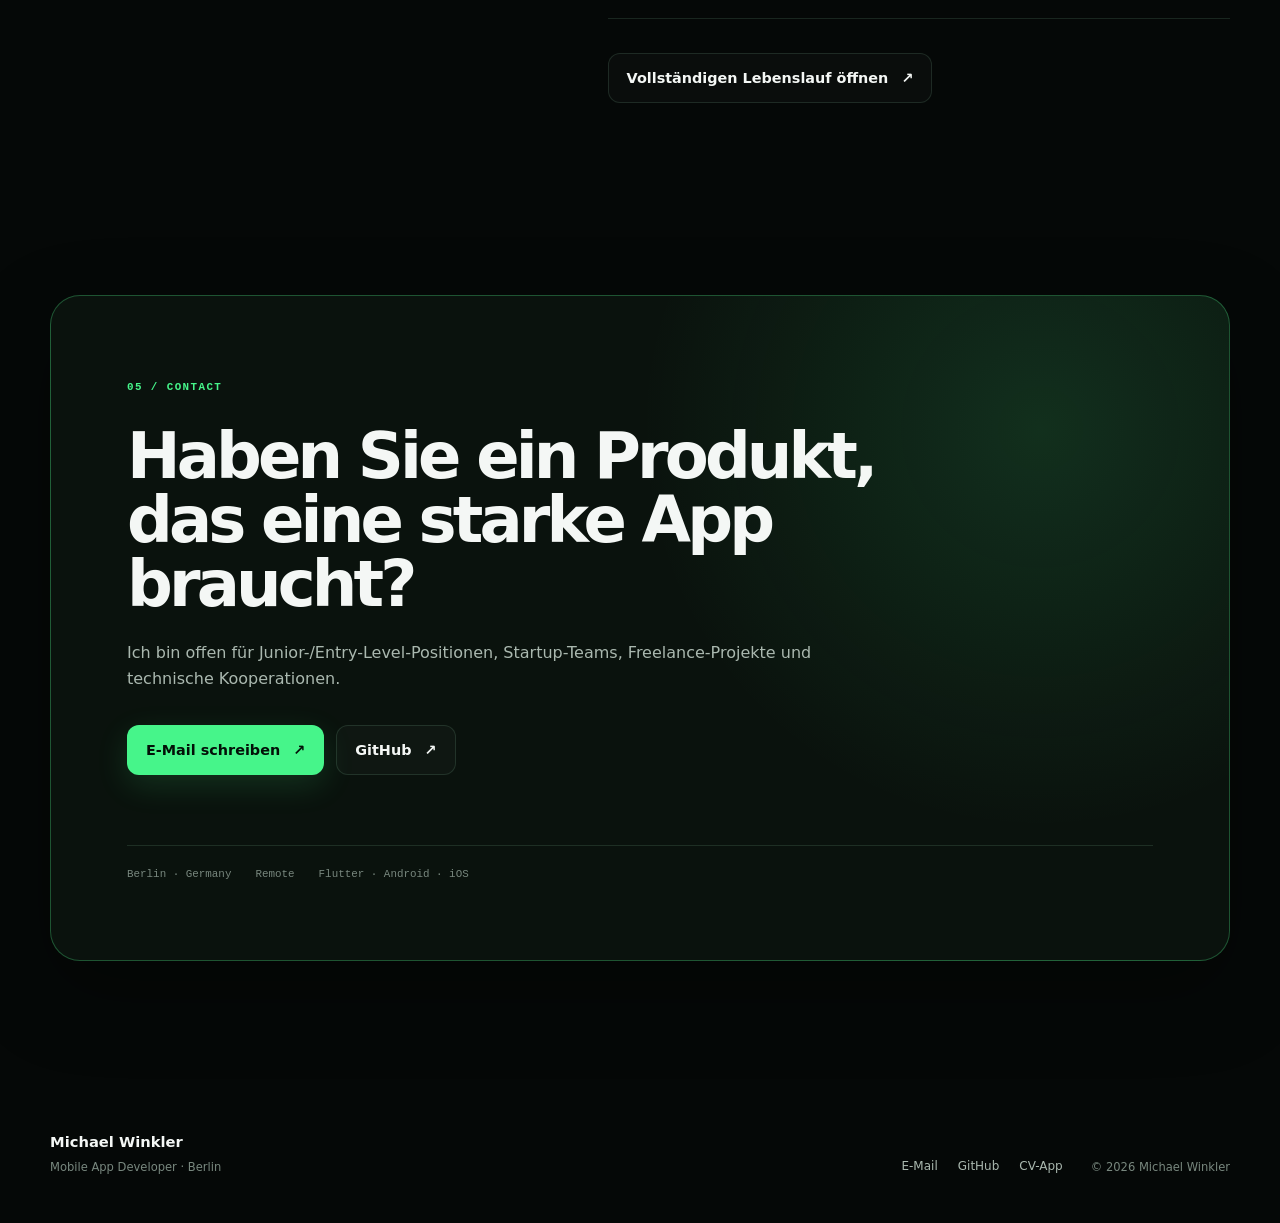
==== commit a5db164e: "feat: add prominent business solutions entry point" ====
--- a/index.html
+++ b/index.html
@@ -137,6 +137,7 @@
               <span data-i18n="viewProjects">Projekte ansehen</span>
               <span aria-hidden="true">↘</span>
             </a>
+            <a class="button secondary" href="business-solutions.html"><span data-i18n="allBusinessDemos">Geschäftslösungen entdecken</span><span aria-hidden="true">↗</span></a>
             <a
               class="button secondary"
               href="https://my-personal-cv-app-65750.web.app/"
